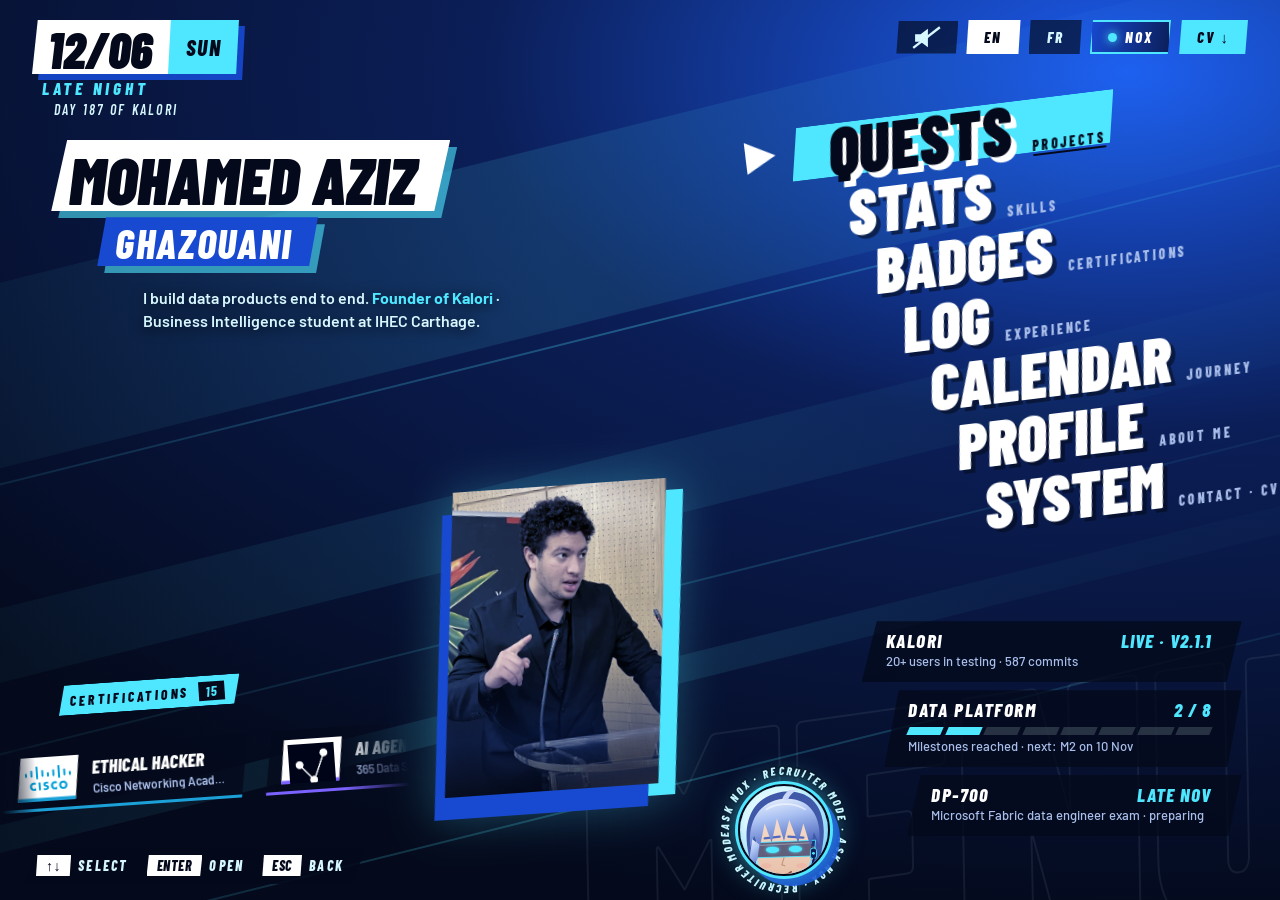
==== index.html @ 2e85c409 "Menu: raise the nav; NOX bubble sits left of the status cards Status cards keep the bottom-right cor" ====
<!doctype html>
<html lang="en">
<head>
<meta charset="utf-8">
<script>
// GitHub always publishes a <user>.github.io repository and refuses to switch it off, so that copy forwards here.
if (location.hostname.endsWith(".github.io")) location.replace("https://aziz-ghazouani.pages.dev/" + location.search + location.hash);
</script>
<link rel="canonical" href="https://aziz-ghazouani.pages.dev/">
<meta name="viewport" content="width=device-width, initial-scale=1">
<title>Mohamed Aziz Ghazouani · Portfolio</title>
<meta name="description" content="Mohamed Aziz Ghazouani: I build data products end to end. Founder of Kalori, Business Intelligence student at IHEC Carthage.">
<meta property="og:type" content="website">
<meta property="og:url" content="https://aziz-ghazouani.pages.dev/">
<meta property="og:title" content="Mohamed Aziz Ghazouani · Portfolio">
<meta property="og:description" content="I build data products end to end. Founder of Kalori · Business Intelligence student at IHEC Carthage.">
<meta property="og:image" content="https://aziz-ghazouani.pages.dev/img/aziz.jpg">
<meta name="twitter:card" content="summary">
<meta name="theme-color" content="#040A1C">
<link rel="icon" href="data:image/svg+xml,%3Csvg xmlns='http://www.w3.org/2000/svg' viewBox='0 0 64 64'%3E%3Cpath d='M12 6h50l-10 52H2z' fill='%231749D1'/%3E%3Ctext x='32' y='44' font-family='Arial Black,Arial' font-weight='900' font-style='italic' font-size='28' text-anchor='middle' fill='%23fff'%3EAG%3C/text%3E%3C/svg%3E">
<link rel="preconnect" href="https://fonts.googleapis.com">
<link rel="preconnect" href="https://fonts.gstatic.com" crossorigin>
<link rel="stylesheet" href="nox/nox.css">
<link href="https://fonts.googleapis.com/css2?family=Barlow+Condensed:ital,wght@0,600;0,800;1,600;1,700;1,800;1,900&family=Barlow:wght@400;500;600;700&display=swap" rel="stylesheet">
<style>
:root{
  --ink:#040A1C;
  --navy:#0B1E57;
  --blue:#1749D1;
  --cyan:#4FE6FF;
  --ice:#D6F7FF;
  --muted:#A9BEEA;
  --amber:#FFC547;
  --display:"Barlow Condensed","Arial Narrow",sans-serif;
  --body:"Barlow",system-ui,sans-serif;
  --snap:cubic-bezier(.2,1.4,.35,1);
  --out:cubic-bezier(.16,1,.3,1);
  --slant:polygon(4% 0,100% 0,96% 100%,0 100%);
}
*{box-sizing:border-box}
html,body{margin:0;height:100%}
body{background:var(--ink);color:#fff;font-family:var(--body);overflow:hidden;-webkit-font-smoothing:antialiased}
button{font:inherit;color:inherit}
a{color:inherit}

/* ---------- background ---------- */
.bg{position:fixed;inset:0;z-index:0;overflow:hidden;background:radial-gradient(120% 95% at 88% 8%,#1C5CF0 0%,#0B1E57 42%,#040A1C 100%)}
.band{position:absolute;left:-25%;width:150%;transform:rotate(-14deg);background:linear-gradient(90deg,transparent 0%,rgba(79,230,255,.13) 45%,rgba(79,230,255,.04) 70%,transparent 100%);animation:drift 16s ease-in-out infinite alternate}
.band.b1{top:14%;height:20vh}
.band.b2{top:50%;height:8vh;animation-duration:22s;opacity:.8}
.band.b3{top:74%;height:3vh;animation-duration:12s}
.streak{position:absolute;left:-30%;width:160%;height:2px;transform:rotate(-14deg);background:linear-gradient(90deg,transparent,var(--cyan) 50%,transparent);opacity:.3}
.streak.s1{top:36%}.streak.s2{top:66%;opacity:.18}.streak.s3{top:88%;opacity:.25}
@keyframes drift{from{translate:-3% 0}to{translate:3% 0}}
.watermark{position:absolute;right:-3vw;bottom:-8vh;margin:0;font:900 italic 30vw/.8 var(--display);color:transparent;-webkit-text-stroke:2px rgba(214,247,255,.07);transform:rotate(-8deg);white-space:nowrap;user-select:none;pointer-events:none}

/* ---------- top bar ---------- */
.topbar{position:fixed;top:0;left:0;right:0;z-index:20;display:flex;justify-content:space-between;align-items:flex-start;padding:20px 32px;pointer-events:none}
.topbar>*{pointer-events:auto}
.clock{display:flex;flex-direction:column;gap:6px}
.clock-row{display:flex;align-items:stretch;filter:drop-shadow(6px 6px 0 rgba(23,73,209,.9))}
.clock-date{background:#fff;color:var(--ink);font:900 italic 50px/1 var(--display);padding:4px 24px 0 16px;clip-path:var(--slant)}
.clock-dow{background:var(--cyan);color:var(--ink);font:800 italic 22px/1 var(--display);padding:0 18px;display:flex;align-items:center;margin-left:-8px;clip-path:var(--slant);letter-spacing:.06em}
.clock-tod{font:800 italic 17px/1 var(--display);letter-spacing:.22em;text-transform:uppercase;color:var(--cyan);padding-left:10px}
.clock-day{font:600 italic 14px/1 var(--display);letter-spacing:.16em;text-transform:uppercase;color:var(--ice);padding-left:22px}
.quick{display:flex;gap:8px;align-items:center}
.chipbtn{all:unset;display:inline-block;cursor:pointer;font:800 italic 15px/1 var(--display);letter-spacing:.14em;text-transform:uppercase;padding:10px 18px 9px;background:rgba(4,10,28,.66);color:var(--ice);clip-path:var(--slant);transition:background .12s,color .12s}
.chipbtn:hover{background:rgba(23,73,209,.8);color:#fff}
.chipbtn[aria-pressed="true"],.chipbtn[aria-selected="true"]{background:#fff;color:var(--ink)}
.chipbtn.solid{background:var(--cyan);color:var(--ink)}
.chipbtn[hidden]{display:none}
.chipbtn[aria-disabled="true"]{opacity:.5;cursor:not-allowed}
.chipbtn:focus-visible{text-decoration:underline;text-decoration-thickness:2px;text-underline-offset:4px}
.chipbtn.snd{padding:6px 16px 5px;line-height:0}
.snd svg{display:block;width:30px;height:22px;overflow:visible}
.snd .cone{fill:currentColor}
.snd .wave,.snd .slash{fill:none;stroke:currentColor;stroke-width:2.6;stroke-linecap:square}
.snd .wave{transition:opacity .15s}
.snd .slash{transition:opacity .15s}
.snd[aria-pressed="false"] .wave{opacity:0}
.snd[aria-pressed="true"] .slash{opacity:0}
.snd[aria-pressed="true"] .w1{animation:beat 1.1s ease-in-out infinite}
.snd[aria-pressed="true"] .w2{animation:beat 1.1s .28s ease-in-out infinite}
@keyframes beat{0%,100%{opacity:1}50%{opacity:.3}}
.chipbtn kbd{font:inherit;background:var(--cyan);color:var(--ink);padding:2px 6px;margin-right:6px}

/* ---------- screens ---------- */
main{position:relative;z-index:5;height:100%}
.screen{position:absolute;inset:0;overflow-y:auto;overflow-x:hidden}
/* Vertical scrollbars stay native but thin and in the palette rather than white. */
.screen,.qlist,.qdetail{scrollbar-width:thin;scrollbar-color:rgba(79,230,255,.5) transparent}
.screen[hidden]{display:none!important}

/* ---------- main menu ---------- */
#menu{display:grid;grid-template-columns:minmax(0,1fr) minmax(0,1.05fr);grid-template-rows:minmax(0,1fr);padding:120px 4vw 80px;overflow:hidden}
.hero{position:relative;min-height:0;--pw:min(19vw,29vh,330px)}
.nameplate{position:relative;z-index:3;animation:rise .6s var(--out) both}
.np-plates{filter:drop-shadow(7px 7px 0 rgba(79,230,255,.6))}
.np-first,.np-last{display:block;width:max-content;max-width:100%;text-transform:uppercase;clip-path:var(--slant);margin:0}
.np-first{background:#fff;color:var(--ink);font:900 italic clamp(44px,min(5.2vw,8vh),84px)/.92 var(--display);padding:8px 34px 2px 18px}
.np-last{background:var(--blue);color:#fff;font:800 italic clamp(28px,min(3.2vw,5vh),50px)/.95 var(--display);padding:7px 26px 3px 18px;margin:6px 0 0 46px;letter-spacing:.04em}
.np-tag{margin:18px 0 0 92px;max-width:400px;font:600 16px/1.45 var(--body);color:var(--ice);text-shadow:0 2px 14px rgba(4,10,28,.9)}
.np-tag b{color:var(--cyan);font-weight:700}
.portrait{position:absolute;right:-4vw;bottom:30px;width:var(--pw);margin:0;z-index:2;rotate:-4deg;animation:rise .7s .08s var(--out) both}
.pframe{position:relative;aspect-ratio:4/5;--cut:polygon(12% 0,100% 0,88% 100%,0 100%);filter:drop-shadow(0 0 22px rgba(79,230,255,.28))}
.pframe .plate{position:absolute;inset:0;clip-path:var(--cut);transition:transform .35s var(--snap)}
.pframe .p1{background:var(--cyan);transform:translate(16px,12px)}
.pframe .p2{background:var(--blue);transform:translate(-12px,22px)}
.portrait:hover .p1{transform:translate(22px,16px)}
.portrait:hover .p2{transform:translate(-18px,28px)}
.pshot{display:block;position:relative;height:100%;clip-path:var(--cut)}
.pshot img{display:block;width:100%;height:100%;object-fit:cover;filter:saturate(.82) contrast(1.06)}
.pshot::before{content:"";position:absolute;inset:0;z-index:1;background:rgba(23,73,209,.28);mix-blend-mode:color;pointer-events:none}
.pshot::after{content:"";position:absolute;inset:0;z-index:2;background:linear-gradient(180deg,transparent 52%,rgba(11,30,87,.5) 82%,rgba(4,10,28,.82));pointer-events:none}
.ripples{position:absolute;left:50%;bottom:-30px;width:150%;height:56px;transform:translateX(-50%);pointer-events:none;z-index:0}
.ripples span{position:absolute;inset:0;border:2px solid rgba(79,230,255,.55);border-radius:50%;animation:ripple 3.6s ease-out infinite;opacity:0}
.ripples span:nth-child(2){animation-delay:1.2s}
.ripples span:nth-child(3){animation-delay:2.4s}
@keyframes ripple{0%{transform:scale(.3);opacity:.9}100%{transform:scale(1.15);opacity:0}}
@keyframes rise{from{opacity:0;translate:0 24px}to{opacity:1;translate:0 0}}

.menu{align-self:start;justify-self:end;position:relative;z-index:4;margin:-5vh 3vw 0 0}
.menu ol{list-style:none;margin:0;padding:0;display:flex;flex-direction:column;transform:rotate(-7deg);transform-origin:100% 50%}
.menu li{--x:calc(var(--i) * 20px);transform:translateX(var(--x));animation:slide .55s var(--snap) both;animation-delay:calc(120ms + var(--i) * 55ms)}
@keyframes slide{from{opacity:0;transform:translateX(calc(var(--x) + 140px))}to{opacity:1;transform:translateX(var(--x))}}
.menu button{all:unset;cursor:pointer;position:relative;display:flex;align-items:baseline;gap:14px;padding:4px 28px 0 20px;-webkit-tap-highlight-color:transparent}
.menu button::before{content:"";position:absolute;left:-10px;right:-8px;top:10%;bottom:4%;background:var(--cyan);clip-path:polygon(3% 0,100% 0,97% 100%,0 100%);transform:scaleX(0);transform-origin:0 50%;transition:transform .2s var(--snap)}
.menu button::after{content:"";position:absolute;left:-54px;top:50%;width:30px;height:32px;margin-top:-16px;background:#fff;clip-path:polygon(0 0,100% 50%,0 100%);opacity:0;transform:translateX(-12px);transition:opacity .15s,transform .2s var(--snap)}
.menu .label{position:relative;font:900 italic clamp(34px,min(5vw,7.4vh),78px)/.9 var(--display);text-transform:uppercase;text-shadow:4px 4px 0 rgba(4,10,28,.6);transition:transform .22s var(--snap),color .12s}
.menu .sub{position:relative;font:800 italic 14px/1 var(--display);letter-spacing:.2em;text-transform:uppercase;color:var(--muted);transition:color .12s,transform .22s var(--snap)}
.menu li.sel button::before{transform:scaleX(1)}
.menu li.sel button::after{opacity:1;transform:none;animation:nudge .7s ease-in-out .2s infinite alternate}
.menu li.sel .label{color:var(--ink);transform:translateX(12px) scale(1.05);text-shadow:5px 5px 0 #fff}
.menu li.sel .sub{color:var(--ink);transform:translateX(22px)}
.menu button:focus-visible .sub{text-decoration:underline;text-decoration-thickness:2px;text-underline-offset:3px}
@keyframes nudge{to{transform:translateX(-8px)}}

.status{position:absolute;right:3vw;bottom:64px;z-index:6;display:flex;flex-direction:column;align-items:flex-end;gap:8px;width:min(380px,32vw);animation:rise .6s .35s var(--out) both}
.card{width:100%;display:grid;grid-template-columns:1fr auto;align-items:baseline;gap:3px 12px;padding:10px 30px 12px 24px;background:rgba(4,10,28,.8);clip-path:var(--slant)}
.card:nth-child(2){width:94%}.card:nth-child(3){width:88%}
.card-k{font:800 italic 19px/1 var(--display);letter-spacing:.08em;text-transform:uppercase}
.card-v{font:800 italic 19px/1 var(--display);color:var(--cyan);text-transform:uppercase;letter-spacing:.06em}
.card-meta{grid-column:1/-1;font:500 13px/1.3 var(--body);color:var(--muted)}
.segs{grid-column:1/-1;display:grid;grid-template-columns:repeat(8,1fr);gap:4px;margin-top:5px}
.segs i{height:8px;background:rgba(214,247,255,.16);transform:skewX(-24deg)}
.segs i.on{background:var(--cyan)}
@media (max-height:800px) and (min-width:901px){.card-meta{display:none}}

.keys{position:fixed;left:24px;bottom:16px;z-index:20;display:flex;gap:18px;padding:8px 22px 8px 12px;background:rgba(4,10,28,.88);clip-path:var(--slant);font:800 italic 14px/1 var(--display);letter-spacing:.16em;text-transform:uppercase;color:var(--ice);pointer-events:none;margin:0}
.keys kbd{display:inline-block;font:inherit;background:#fff;color:var(--ink);padding:4px 10px 3px;margin-right:7px;clip-path:var(--slant);letter-spacing:.04em}
@media (hover:none){.keys{display:none}}

/* ---------- inner screens ---------- */
.inner{padding:150px 4vw 84px;display:flex;flex-direction:column;gap:22px}
/* Never let the column squeeze a block: a squeezed scroller (the year row) scrolls inside itself and cuts its cards. */
.inner>*{flex-shrink:0}
.head{display:flex;align-items:flex-end;gap:20px;flex-wrap:wrap;animation:rise .45s var(--out) both}
.head h2{margin:0;font:900 italic clamp(60px,min(8vw,13vh),124px)/.82 var(--display);text-transform:uppercase;transform:rotate(-4deg);transform-origin:0 100%;text-shadow:7px 7px 0 var(--blue)}
.head .sub{font:800 italic 17px/1 var(--display);letter-spacing:.24em;text-transform:uppercase;background:var(--cyan);color:var(--ink);padding:7px 20px 6px;clip-path:var(--slant);margin:0 0 12px}
.head .count{font:700 italic 16px/1 var(--display);letter-spacing:.18em;color:var(--muted);margin:0 0 16px;text-transform:uppercase}
.head .back{margin:0 0 12px auto}

.tabs{display:flex;flex-wrap:wrap;gap:6px}
.qgrid{display:grid;grid-template-columns:minmax(0,.9fr) minmax(0,1.1fr);gap:28px;align-items:start}
.qlist{list-style:none;margin:0;padding:0;display:flex;flex-direction:column;gap:6px;max-height:calc(100vh - 400px);overflow-y:auto}
.qrow{all:unset;box-sizing:border-box;cursor:pointer;width:calc(100% - 18px);display:grid;grid-template-columns:40px minmax(0,1fr) auto;align-items:center;gap:12px;padding:10px 22px 9px 18px;background:rgba(4,10,28,.62);clip-path:polygon(2% 0,100% 0,98% 100%,0 100%);transition:transform .2s var(--snap),background .12s}
.qrow:hover{background:rgba(23,73,209,.6)}
.qn{font:800 italic 20px/1 var(--display);color:var(--cyan)}
.qtitle{display:flex;flex-direction:column;gap:4px;min-width:0}
.qt{font:800 italic 24px/1 var(--display);text-transform:uppercase;white-space:nowrap;overflow:hidden;text-overflow:ellipsis}
.qd{font:600 12px/1.2 var(--body);color:var(--muted);letter-spacing:.03em;white-space:nowrap;overflow:hidden;text-overflow:ellipsis}
.qrow[aria-current="true"]{background:var(--cyan);color:var(--ink);transform:translateX(16px)}
.qrow[aria-current="true"] .qn,.qrow[aria-current="true"] .qd{color:var(--ink)}
.qrow:focus-visible .qt{text-decoration:underline;text-decoration-thickness:2px;text-underline-offset:3px}
.st{font:800 italic 12px/1 var(--display);letter-spacing:.14em;text-transform:uppercase;padding:5px 9px 4px;white-space:nowrap;background:rgba(214,247,255,.14);color:var(--ice)}
.st.live{background:#fff;color:var(--ink)}
.st.progress{background:var(--blue);color:#fff}
.st.prize{background:var(--amber);color:var(--ink)}
.st.dropped{background:transparent;color:var(--muted);box-shadow:inset 0 0 0 1px rgba(169,190,234,.55)}
.qrow[aria-current="true"] .st{background:var(--ink);color:#fff;box-shadow:none}
.qrow[aria-current="true"] .st.prize{background:var(--amber);color:var(--ink)}

.qdetail{position:relative;background:rgba(4,10,28,.84);padding:26px 34px 30px;clip-path:polygon(0 0,100% 0,100% calc(100% - 28px),calc(100% - 28px) 100%,0 100%);max-height:calc(100vh - 400px);overflow-y:auto;animation:pop .35s var(--snap) both}
@keyframes pop{from{opacity:0;translate:24px 0}to{opacity:1;translate:0 0}}
.kind{margin:0;font:800 italic 14px/1 var(--display);letter-spacing:.24em;text-transform:uppercase;color:var(--cyan)}
.qdetail h3{margin:8px 0 16px;font:900 italic clamp(40px,4.2vw,62px)/.9 var(--display);text-transform:uppercase}
.meta{display:flex;flex-wrap:wrap;gap:10px 30px;margin:0}
.meta div{display:flex;flex-direction:column;gap:5px}
.meta dt{font:800 italic 12px/1 var(--display);letter-spacing:.22em;text-transform:uppercase;color:var(--muted)}
.meta dd{margin:0;font:700 italic 19px/1.1 var(--display)}
.obj{font:500 17px/1.5 var(--body);color:var(--ice);margin:18px 0 0;max-width:62ch}
.h{margin:22px 0 10px;font:800 italic 14px/1 var(--display);letter-spacing:.24em;text-transform:uppercase;color:var(--cyan)}
.results{list-style:none;margin:0;padding:0;display:flex;flex-direction:column;gap:8px}
.results li{position:relative;padding-left:22px;font:500 16px/1.45 var(--body)}
.results li::before{content:"";position:absolute;left:0;top:.5em;width:11px;height:7px;background:var(--cyan);transform:skewX(-24deg)}
.results b{color:var(--cyan);font-weight:700}
.tags{display:flex;flex-wrap:wrap;gap:6px}
.tags span{font:600 13px/1 var(--body);padding:6px 10px;background:rgba(214,247,255,.1);color:var(--ice)}
.proof{display:flex;flex-wrap:wrap;gap:8px}
.proof a{display:inline-block;text-decoration:none;font:800 italic 15px/1 var(--display);letter-spacing:.14em;text-transform:uppercase;padding:10px 20px 9px;background:#fff;color:var(--ink);clip-path:var(--slant)}
.proof a:hover{background:var(--cyan)}
.proof a:focus-visible{text-decoration:underline}
.ccourses{list-style:none;margin:0;padding:0;display:grid;gap:6px;counter-reset:c}
.ccourses a{display:grid;grid-template-columns:28px 1fr auto;align-items:center;gap:10px;text-decoration:none;color:#fff;padding:9px 14px;background:rgba(255,255,255,.06);border-left:3px solid var(--ac,#7B61FF);transition:background .2s,transform .2s}
.ccourses a::before{counter-increment:c;content:counter(c,decimal-leading-zero);font:800 italic 14px/1 var(--display);color:var(--cyan)}
.ccourses b{font-weight:600;font-size:14px;line-height:1.3}
.ccourses span{font:800 italic 12px/1 var(--display);letter-spacing:.1em;opacity:.7;white-space:nowrap}
.ccourses a:hover,.ccourses a:focus-visible{background:rgba(255,255,255,.14);transform:translateX(4px)}

.legend{display:flex;flex-wrap:wrap;gap:10px 24px;align-items:center;margin:0}
.legend p{flex-basis:100%;margin:0;font:500 15px/1.4 var(--body);color:var(--muted)}
.lg{display:flex;align-items:center;gap:8px;font:800 italic 13px/1 var(--display);letter-spacing:.16em;text-transform:uppercase}
.lg small{font:500 13px/1 var(--body);letter-spacing:0;text-transform:none;color:var(--muted)}
.pips{display:inline-flex;gap:3px}
.pips i{width:15px;height:9px;background:rgba(214,247,255,.16);transform:skewX(-24deg)}
.pips i.on{background:var(--cyan)}
.sgrid{display:grid;grid-template-columns:repeat(auto-fill,minmax(300px,1fr));gap:16px}
.sgroup{background:rgba(4,10,28,.74);padding:18px 22px 18px;clip-path:polygon(0 0,100% 0,100% calc(100% - 22px),calc(100% - 22px) 100%,0 100%);animation:pop .4s var(--snap) both;animation-delay:calc(var(--i) * 50ms)}
.sgroup h3{margin:0 0 8px;font:900 italic 28px/1 var(--display);text-transform:uppercase;display:flex;gap:10px;align-items:baseline}
.sgroup h3 small{font:800 italic 14px/1 var(--display);color:var(--cyan);letter-spacing:.1em}
.skill{display:grid;grid-template-columns:minmax(0,1fr) auto 82px;align-items:center;gap:10px;padding:7px 0;border-top:1px solid rgba(214,247,255,.08);font:600 15px/1.25 var(--body)}
.skill .rk{font:800 italic 11px/1 var(--display);letter-spacing:.16em;text-transform:uppercase;color:var(--muted);text-align:right}

.log{display:flex;flex-direction:column;gap:14px;max-width:1100px}
.entry{display:grid;grid-template-columns:220px minmax(0,1fr);gap:26px;background:rgba(4,10,28,.74);padding:20px 30px;clip-path:polygon(1.2% 0,100% 0,98.8% 100%,0 100%);animation:pop .4s var(--snap) both;animation-delay:calc(var(--i) * 60ms)}
.entry .when{font:900 italic 26px/1 var(--display);color:var(--cyan);text-transform:uppercase}
.entry .when small{display:block;margin-top:8px;font:700 italic 14px/1.3 var(--display);letter-spacing:.12em;color:var(--muted)}
.entry h3{margin:0;font:900 italic 32px/1 var(--display);text-transform:uppercase}
.entry .org{font:700 italic 17px/1.25 var(--display);letter-spacing:.08em;color:var(--ice);margin:5px 0 10px;text-transform:uppercase}

/* The native scrollbar is a white Windows bar under a blue screen, so it is hidden and #cRail
   draws one in the site's style. Snapping is for fingers only: on a desktop it pulled wheel and
   rail scrolls back to the card they started from. */
.years{display:flex;gap:16px;overflow-x:auto;padding-bottom:4px;scrollbar-width:none}
.years::-webkit-scrollbar{display:none}
@media (pointer:coarse){.years{scroll-snap-type:x proximity}}
.rail{position:relative;height:22px;margin-top:10px;cursor:pointer;touch-action:none}
.rail[hidden]{display:none}
.rail::before{content:"";position:absolute;left:0;right:0;top:9px;height:4px;background:rgba(214,247,255,.14);clip-path:polygon(4px 0,100% 0,calc(100% - 4px) 100%,0 100%)}
.rail span{position:absolute;left:0;top:5px;height:12px;background:var(--cyan);clip-path:polygon(9px 0,100% 0,calc(100% - 9px) 100%,0 100%);transition:background .15s}
.rail:hover span,.rail.drag span{background:#fff}
.year{flex:0 0 290px;scroll-snap-align:start;background:rgba(4,10,28,.7);padding:16px 18px 18px;clip-path:polygon(0 0,100% 0,100% calc(100% - 20px),calc(100% - 20px) 100%,0 100%);animation:fadein .4s ease-out both;animation-delay:calc(var(--i) * 50ms)}
/* Year cards fade rather than slide: they sit in a snapping scroller, and a card that is still
   moving when the screen opens gets snapped to mid-slide, leaving the row 24px scrolled. */
@keyframes fadein{from{opacity:0}to{opacity:1}}
.year h3{margin:0 0 10px;font:900 italic 64px/.85 var(--display);color:transparent;-webkit-text-stroke:2px var(--cyan)}
.year.now h3{color:var(--cyan);-webkit-text-stroke:0}
.ev{display:grid;grid-template-columns:42px minmax(0,1fr);gap:8px;padding:8px 0;border-top:1px solid rgba(214,247,255,.08);font:500 14px/1.4 var(--body);color:var(--ice)}
.ev .m{font:800 italic 15px/1.3 var(--display);letter-spacing:.1em;color:var(--muted);text-transform:uppercase}
.ev b{color:#fff;font-weight:700}

.pgrid{display:grid;grid-template-columns:minmax(0,1.3fr) minmax(0,1fr);gap:22px;align-items:start;max-width:1200px}
.panel{background:rgba(4,10,28,.76);padding:22px 30px 24px;clip-path:polygon(0 0,100% 0,100% calc(100% - 24px),calc(100% - 24px) 100%,0 100%);animation:pop .4s var(--snap) both}
.panel p{font:500 17px/1.6 var(--body);color:var(--ice);margin:0 0 14px;max-width:64ch}
.panel p:last-child{margin-bottom:0}
.facts{margin:0;display:grid;gap:16px}
.facts dt{font:800 italic 13px/1 var(--display);letter-spacing:.22em;text-transform:uppercase;color:var(--cyan)}
.facts dd{margin:6px 0 0;font:600 15px/1.5 var(--body)}
.facts dd span{display:block;color:var(--muted);font-weight:500}

.sysgrid{display:grid;grid-template-columns:repeat(auto-fill,minmax(320px,1fr));gap:16px;max-width:1200px}
.panel h3{margin:0 0 12px;font:900 italic 28px/1 var(--display);text-transform:uppercase}
.bigl{display:flex;justify-content:space-between;align-items:center;gap:12px;text-decoration:none;padding:14px 24px 12px;background:rgba(214,247,255,.08);clip-path:var(--slant);margin-top:8px;transition:background .12s,color .12s}
.bigl strong{font:800 italic 22px/1 var(--display);text-transform:uppercase}
.bigl span{font:600 14px/1.2 var(--body);color:var(--muted);text-align:right;overflow-wrap:anywhere}
.bigl:hover,.bigl:focus-visible{background:var(--cyan);color:var(--ink);outline:none}
.bigl:hover span,.bigl:focus-visible span{color:var(--ink)}
.setrow{display:flex;flex-wrap:wrap;align-items:center;gap:8px;margin-top:10px}
.setrow .lbl{flex-basis:100%;font:800 italic 13px/1 var(--display);letter-spacing:.22em;text-transform:uppercase;color:var(--cyan);margin-top:6px}

/* ---------- certification stream (main menu, lower left) ----------
   One lane of cards drifting right to left, tilted like the menu. The list is drawn twice so
   the loop has no seam; the copy is hidden from screen readers and from Tab. It tucks under
   the portrait on the right so the cards look like they pass behind it. */
.cstream{position:absolute;z-index:1;left:-4vw;bottom:6px;width:calc(100% - var(--pw) + 4vw + 2vw);animation:rise .7s .25s var(--out) both}
.cstream-tag{all:unset;cursor:pointer;display:inline-flex;align-items:center;gap:10px;margin:0 0 10px calc(4vw + 8px);padding:6px 16px 5px 12px;background:var(--cyan);color:var(--ink);clip-path:var(--slant);font:800 italic 14px/1 var(--display);letter-spacing:.2em;text-transform:uppercase;transform:rotate(-4deg);transform-origin:0 100%;transition:background .12s}
.cstream-tag b{background:var(--ink);color:var(--cyan);padding:3px 7px 2px;letter-spacing:.06em}
.cstream-tag:hover,.cstream-tag:focus-visible{background:#fff}
.lane{overflow:hidden;padding:10px 0 14px;transform:rotate(-4deg);-webkit-mask-image:linear-gradient(90deg,transparent 0,#000 9%,#000 84%,transparent 100%);mask-image:linear-gradient(90deg,transparent 0,#000 9%,#000 84%,transparent 100%)}
.track{display:flex;gap:14px;width:max-content;animation:marquee 46s linear infinite}
.lane:hover .track,.lane:focus-within .track{animation-play-state:paused}
@keyframes marquee{from{transform:translateX(0)}to{transform:translateX(-50%)}}
html.calm .lane{overflow-x:auto;scrollbar-width:none}
.ccard{all:unset;box-sizing:border-box;cursor:pointer;flex:0 0 auto;width:250px;display:grid;grid-template-columns:64px minmax(0,1fr);align-items:center;gap:12px;padding:10px 22px 10px 16px;background:rgba(4,10,28,.86);clip-path:var(--slant);box-shadow:inset 0 -3px 0 var(--ac);transition:transform .22s var(--snap),background .12s,color .12s}
.ccard:hover,.ccard:focus-visible{background:var(--cyan);color:var(--ink);transform:translateY(-6px) rotate(-2deg) scale(1.05)}
.ccard:hover .cc-meta,.ccard:focus-visible .cc-meta{color:var(--ink)}
.cc-t{display:block;font:800 italic 19px/1 var(--display);text-transform:uppercase;white-space:nowrap;overflow:hidden;text-overflow:ellipsis}
.cc-meta{display:block;margin-top:5px;font:600 12px/1.2 var(--body);color:var(--muted);white-space:nowrap;overflow:hidden;text-overflow:ellipsis}

/* The issuer emblem: a hexagon in the issuer's colour. Used small on cards and rows, large in the detail. */
.emb{--s:44px;position:relative;width:var(--s);height:var(--s);display:grid;place-items:center;clip-path:polygon(25% 3%,75% 3%,100% 50%,75% 97%,25% 97%,0 50%);background:linear-gradient(140deg,#fff -40%,var(--ac) 45%,#06123a 140%);color:#fff;font:900 italic calc(var(--s) * .3)/1 var(--display);letter-spacing:.02em;text-shadow:0 2px 0 rgba(4,10,28,.45)}
.emb.prep{background:repeating-linear-gradient(135deg,rgba(214,247,255,.18) 0 6px,rgba(214,247,255,.06) 6px 12px);color:var(--ice)}
/* With a logo the emblem becomes a wider white plate, slanted like the rest of the site,
   with the issuer's colour as a strip along the bottom. */
.emb.logo{width:calc(var(--s) * 1.45);clip-path:polygon(9% 0,100% 0,91% 100%,0 100%);background:#fff;box-shadow:inset 0 calc(var(--s) * -.08) 0 var(--ac);padding:calc(var(--s) * .12) calc(var(--s) * .2) calc(var(--s) * .16);color:var(--ink);text-shadow:none}
.emb.logo img{display:block;width:100%;height:100%;object-fit:contain}
.emb.logo.prep img{filter:grayscale(1);opacity:.65}

/* ---------- certifications screen ---------- */
.clist{list-style:none;margin:0;padding:0;display:flex;flex-direction:column;gap:8px;max-height:calc(100vh - 330px);overflow-y:auto;overflow-x:hidden;scrollbar-width:thin;scrollbar-color:rgba(79,230,255,.5) transparent}
.crow{all:unset;box-sizing:border-box;cursor:pointer;position:relative;width:calc(100% - 40px);margin-left:28px;display:grid;grid-template-columns:64px minmax(0,1fr) auto;align-items:center;gap:14px;padding:9px 22px 9px 16px;background:rgba(4,10,28,.62);clip-path:polygon(2% 0,100% 0,98% 100%,0 100%);transition:transform .25s var(--snap),background .12s}
.crow:hover{background:rgba(23,73,209,.6)}
.crow .qd{margin-top:4px}
.crow[aria-current="true"]{background:var(--cyan);color:var(--ink);transform:translateX(12px)}
.crow[aria-current="true"] .qd{color:var(--ink)}
.crow[aria-current="true"] .st{background:var(--ink);color:#fff}
.crow:focus-visible .qt{text-decoration:underline;text-decoration-thickness:2px;text-underline-offset:3px}
/* A shine that runs across the row the moment it is picked. */
.crow[aria-current="true"]::after{content:"";position:absolute;inset:0;background:linear-gradient(100deg,transparent 30%,rgba(255,255,255,.75) 48%,transparent 66%);transform:translateX(-110%);animation:shine .6s .05s var(--out) forwards;pointer-events:none}
@keyframes shine{to{transform:translateX(110%)}}
.cpointer{position:absolute;left:0;width:22px;height:26px;margin-top:-13px;background:#fff;clip-path:polygon(0 0,100% 50%,0 100%);transition:top .25s var(--snap);animation:nudge .7s ease-in-out infinite alternate;pointer-events:none}
.cwrap{position:relative}

.cdetail{position:relative;overflow:hidden;background:rgba(4,10,28,.86);padding:28px 34px 30px;clip-path:polygon(0 0,100% 0,100% calc(100% - 28px),calc(100% - 28px) 100%,0 100%);max-height:calc(100vh - 330px);overflow-x:hidden;overflow-y:auto;scrollbar-width:thin;scrollbar-color:rgba(79,230,255,.5) transparent}
.cdetail>*{position:relative;z-index:2}
/* The pick animation: a cyan slash and a white one cut across the card, the emblem spins in
   and lands with a ring, the title is revealed left to right, then the rest slides in. */
.cdetail .slash{position:absolute;z-index:4;top:0;bottom:0;left:-70%;width:46%;background:var(--cyan);transform:skewX(-24deg);pointer-events:none}
.cdetail .slash.s2{background:#fff;width:18%}
.cdetail.go .slash{animation:slash .5s var(--out) both}
.cdetail.go .slash.s2{animation-delay:.08s}
@keyframes slash{from{left:-70%}to{left:150%}}
.cdetail .ghost{position:absolute;z-index:1;right:10px;bottom:0;margin:0;font:900 italic 140px/1.2 var(--display);text-transform:uppercase;color:transparent;-webkit-text-stroke:2px rgba(79,230,255,.12);white-space:nowrap;pointer-events:none}
.cdetail.go .ghost{animation:ghost .9s .1s var(--out) both}
@keyframes ghost{from{opacity:0;translate:120px 0}to{opacity:1;translate:0 0}}
.chead{display:flex;align-items:center;gap:24px}
.chead .emb{--s:112px;flex:0 0 auto;filter:drop-shadow(6px 6px 0 rgba(23,73,209,.9))}
.chead .ring{position:absolute;left:0;top:50%;width:162px;height:112px;margin-top:-56px;border:3px solid var(--ac);clip-path:polygon(9% 0,100% 0,91% 100%,0 100%);opacity:0;pointer-events:none}
.cdetail.go .chead .emb{animation:medal .75s .12s var(--snap) both}
.cdetail.go .chead .ring{animation:ring .7s .55s ease-out both}
@keyframes medal{0%{opacity:0;transform:perspective(500px) rotateY(540deg) rotate(-25deg) scale(.2)}70%{opacity:1;transform:perspective(500px) rotateY(-14deg) rotate(3deg) scale(1.12)}100%{opacity:1;transform:none}}
@keyframes ring{0%{opacity:.9;transform:scale(.9)}100%{opacity:0;transform:scale(1.7)}}
.cdetail h3{margin:6px 0 0;font:900 italic clamp(36px,3.8vw,58px)/.9 var(--display);text-transform:uppercase}
.cdetail.go h3{animation:cut .45s .3s var(--out) both}
@keyframes cut{from{clip-path:inset(0 100% 0 0);transform:skewX(-14deg)}to{clip-path:inset(0 0 0 0);transform:none}}
.cdetail .in{opacity:1}
.cdetail.go .in{animation:slideIn .45s var(--snap) both;animation-delay:calc(.42s + var(--d,0) * 70ms)}
@keyframes slideIn{from{opacity:0;transform:translateX(44px) skewX(-8deg)}to{opacity:1;transform:none}}
.cgroup{margin:10px 0 2px 28px;font:800 italic 13px/1 var(--display);letter-spacing:.24em;text-transform:uppercase;color:var(--cyan)}
.cgroup:first-child{margin-top:0}
.crow[aria-current="true"] .st.prize{background:var(--amber);color:var(--ink)}
.st.earned{background:#fff;color:var(--ink)}
.st.prep{background:transparent;color:var(--ice);box-shadow:inset 0 0 0 1px rgba(214,247,255,.6)}

/* ---------- screen wipe ---------- */
.wipe{position:fixed;inset:0;z-index:60;pointer-events:none;visibility:hidden}
.wipe::before,.wipe::after{content:"";position:absolute;inset:0;clip-path:polygon(120% 0,140% 0,120% 100%,100% 100%)}
.wipe::before{background:#fff}
.wipe::after{background:var(--cyan)}
.wipe.in,.wipe.out{visibility:visible}
.wipe.in::before{animation:wipeIn .24s var(--out) forwards}
.wipe.in::after{animation:wipeIn .26s .06s var(--out) forwards}
.wipe.out::before,.wipe.out::after{clip-path:polygon(-40% 0,140% 0,120% 100%,-60% 100%);animation:wipeOut .3s var(--out) forwards}
.wipe.out::before{animation-delay:.06s}
@keyframes wipeIn{from{clip-path:polygon(120% 0,140% 0,120% 100%,100% 100%)}to{clip-path:polygon(-40% 0,140% 0,120% 100%,-60% 100%)}}
@keyframes wipeOut{from{clip-path:polygon(-40% 0,140% 0,120% 100%,-60% 100%)}to{clip-path:polygon(-40% 0,-20% 0,-40% 100%,-60% 100%)}}

@media (prefers-reduced-motion:reduce){*,*::before,*::after{animation:none!important;transition:none!important}}
html.calm *,html.calm *::before,html.calm *::after{animation:none!important;transition:none!important}

/* ---------- phones and narrow windows ---------- */
@media (max-width:900px){
  .topbar{padding:14px 16px}
  .clock-date{font-size:36px}
  .clock-dow{font-size:18px}
  .quick{gap:5px}
  .quick .chipbtn{padding:8px 11px 7px;font-size:13px}
  #menu{display:flex;flex-direction:column;gap:30px;padding:130px 18px 48px;overflow-y:auto}
  #menu>*{flex-shrink:0}
  .hero{display:contents}
  .nameplate{order:1}
  .menu{order:2}
  .portrait{order:3}
  .status{order:4}
  .keys{display:none}
  .np-tag{margin-left:40px}
  .portrait{position:relative;right:auto;bottom:auto;width:min(52vw,230px);margin:0 auto 44px}
  .menu{justify-self:auto;align-self:stretch;margin:0 0 0 34px}
  .menu button{gap:10px;padding:4px 18px 0 14px}
  .menu .sub{font-size:12px;letter-spacing:.14em}
  .menu li.sel .sub{transform:translateX(14px)}
  .menu ol{transform:rotate(-4deg);transform-origin:0 50%}
  .menu li{--x:calc(var(--i) * 8px)}
  .menu .label{font-size:clamp(36px,11vw,58px)}
  .status{position:relative;right:auto;bottom:auto;width:100%;align-items:stretch}
  .card:nth-child(n){width:100%}
  .inner{padding:140px 16px 40px}
  .qgrid,.pgrid{grid-template-columns:1fr}
  .qlist,.qdetail{max-height:none}
  .qt,.qd{white-space:normal}
  .entry{grid-template-columns:1fr;gap:8px}
  .head h2{font-size:clamp(52px,15vw,84px)}
  .watermark{font-size:60vw}
  .cstream{order:4;position:relative;left:auto;bottom:auto;width:auto;margin:0 -18px}
  .cstream-tag{margin-left:22px}
  .status{order:5}
  .clist,.cdetail{max-height:none}
  .chead .emb{--s:84px;height:84px}
  .chead .ring{width:122px;height:84px;margin-top:-42px}
  .chead .emb{margin-top:0}
  .cdetail .ghost{font-size:90px}
}
</style>
</head>
<body>

<div class="bg" aria-hidden="true">
  <div class="band b1"></div><div class="band b2"></div><div class="band b3"></div>
  <div class="streak s1"></div><div class="streak s2"></div><div class="streak s3"></div>
  <p class="watermark" id="wm">MENU</p>
</div>

<header class="topbar">
  <div class="clock" data-ta="aria-label:today">
    <div class="clock-row"><span class="clock-date" id="cDate">--/--</span><span class="clock-dow" id="cDow">---</span></div>
    <span class="clock-tod" id="cTod">&nbsp;</span>
    <span class="clock-day" id="cDay">&nbsp;</span>
  </div>
  <div class="quick">
    <button class="chipbtn snd" id="sound" type="button" aria-pressed="false" data-ta="aria-label:music" hidden>
      <svg viewBox="0 0 32 24" aria-hidden="true">
        <path class="cone" d="M3 8h6l8-6v20l-8-6H3z"/>
        <path class="wave w1" d="M21 8.5q2.5 3.5 0 7"/>
        <path class="wave w2" d="M24.5 4.5q5 7.5 0 15"/>
        <path class="slash" d="M2 22L29 1"/>
      </svg>
    </button>
    <audio id="bgm" preload="none" loop></audio>
    <button class="chipbtn lang" type="button" data-lang="en" lang="en" aria-label="English" aria-pressed="true">EN</button>
    <button class="chipbtn lang" type="button" data-lang="fr" lang="fr" aria-label="Français" aria-pressed="false">FR</button>
    <button class="chipbtn nox-chip" type="button" data-nox-open data-ta="aria-label:noxOpen"><i aria-hidden="true"></i>NOX</button>
    <button class="chipbtn solid" type="button" data-go="system">CV ↓</button>
  </div>
</header>

<main>
  <!-- MAIN MENU -->
  <section class="screen" id="menu" data-ta="aria-label:mainMenu">
    <div class="hero">
      <div class="nameplate">
        <h1 class="np-plates"><span class="np-first">Mohamed Aziz</span><span class="np-last">Ghazouani</span></h1>
        <p class="np-tag" data-th="tagline"></p>
      </div>
      <figure class="portrait">
        <div class="pframe">
          <span class="plate p1" aria-hidden="true"></span><span class="plate p2" aria-hidden="true"></span>
          <picture class="pshot">
            <source srcset="img/aziz.webp" type="image/webp">
            <img src="img/aziz.jpg" data-ta="alt:photoAlt" alt="" width="640" height="800" decoding="async">
          </picture>
        </div>
        <div class="ripples" aria-hidden="true"><span></span><span></span><span></span></div>
      </figure>
      <div class="cstream" id="cStream">
        <button class="cstream-tag" type="button" data-go="certs"><span data-t="certsTag"></span><b id="cStreamN"></b></button>
        <div class="lane"><div class="track" id="cTrack"></div></div>
      </div>
    </div>
    <nav class="menu" data-ta="aria-label:sections"><ol id="menuList"></ol></nav>
    <aside class="status" id="status" data-ta="aria-label:statusNow"></aside>
  </section>

  <!-- QUESTS -->
  <section class="screen inner" id="quests" aria-labelledby="qH" hidden>
    <div class="head">
      <h2 id="qH"></h2><p class="sub"></p><p class="count" id="qCount"></p>
      <button class="chipbtn back" type="button" data-go="menu"><kbd data-t="kEsc"></kbd><span data-t="back"></span></button>
    </div>
    <div class="tabs" role="tablist" data-ta="aria-label:filter" id="qTabs"></div>
    <div class="qgrid">
      <ul class="qlist" id="qList"></ul>
      <article class="qdetail" id="qDetail" aria-live="polite"></article>
    </div>
  </section>

  <!-- STATS -->
  <section class="screen inner" id="stats" aria-labelledby="sH" hidden>
    <div class="head">
      <h2 id="sH"></h2><p class="sub"></p>
      <button class="chipbtn back" type="button" data-go="menu"><kbd data-t="kEsc"></kbd><span data-t="back"></span></button>
    </div>
    <div class="legend" id="sLegend"></div>
    <div class="sgrid" id="sGrid"></div>
  </section>

  <!-- BADGES (certifications) -->
  <section class="screen inner" id="certs" aria-labelledby="bH" hidden>
    <div class="head">
      <h2 id="bH"></h2><p class="sub"></p><p class="count" id="bCount"></p>
      <button class="chipbtn back" type="button" data-go="menu"><kbd data-t="kEsc"></kbd><span data-t="back"></span></button>
    </div>
    <div class="qgrid">
      <div class="cwrap"><span class="cpointer" id="bPointer" aria-hidden="true"></span><ul class="clist" id="bList"></ul></div>
      <article class="cdetail" id="bDetail" aria-live="polite"></article>
    </div>
  </section>

  <!-- LOG -->
  <section class="screen inner" id="log" aria-labelledby="lH" hidden>
    <div class="head">
      <h2 id="lH"></h2><p class="sub"></p>
      <button class="chipbtn back" type="button" data-go="menu"><kbd data-t="kEsc"></kbd><span data-t="back"></span></button>
    </div>
    <div class="log" id="lList"></div>
  </section>

  <!-- CALENDAR -->
  <section class="screen inner" id="calendar" aria-labelledby="cH" hidden>
    <div class="head">
      <h2 id="cH"></h2><p class="sub" data-t="calSub"></p>
      <button class="chipbtn back" type="button" data-go="menu"><kbd data-t="kEsc"></kbd><span data-t="back"></span></button>
    </div>
    <div class="years" id="cYears"></div>
    <div class="rail" id="cRail" aria-hidden="true" hidden><span></span></div>
  </section>

  <!-- PROFILE -->
  <section class="screen inner" id="profile" aria-labelledby="pH" hidden>
    <div class="head">
      <h2 id="pH"></h2><p class="sub"></p>
      <button class="chipbtn back" type="button" data-go="menu"><kbd data-t="kEsc"></kbd><span data-t="back"></span></button>
    </div>
    <div class="pgrid">
      <div class="panel" id="about"></div>
      <div class="panel"><dl class="facts" id="facts"></dl></div>
    </div>
  </section>

  <!-- SYSTEM -->
  <section class="screen inner" id="system" aria-labelledby="yH" hidden>
    <div class="head">
      <h2 id="yH"></h2><p class="sub" data-t="sysSub"></p>
      <button class="chipbtn back" type="button" data-go="menu"><kbd data-t="kEsc"></kbd><span data-t="back"></span></button>
    </div>
    <div class="sysgrid">
      <div class="panel">
        <h3>Contact</h3>
        <a class="bigl" href="mailto:aziz19ghazouani@gmail.com"><strong data-t="email"></strong><span>aziz19ghazouani@gmail.com</span></a>
        <a class="bigl" href="https://www.linkedin.com/in/aziz-ghazouani/" target="_blank" rel="noopener"><strong>LinkedIn</strong><span>in/aziz-ghazouani</span></a>
        <a class="bigl" href="https://github.com/AzizGh69" target="_blank" rel="noopener"><strong>GitHub</strong><span>AzizGh69</span></a>
        <a class="bigl" href="https://kalori-app.com" target="_blank" rel="noopener"><strong>Kalori</strong><span>kalori-app.com</span></a>
      </div>
      <div class="panel">
        <h3>CV</h3>
        <a class="bigl" href="cv/Mohamed-Aziz-Ghazouani-CV.pdf" target="_blank" rel="noopener"><strong data-t="cvAll"></strong><span data-t="cvMeta"></span></a>
        <h3 style="margin-top:22px" data-t="settings"></h3>
        <div class="setrow">
          <span class="lbl" data-t="language"></span>
          <button class="chipbtn" type="button" data-lang="en" lang="en" aria-pressed="true">English</button>
          <button class="chipbtn" type="button" data-lang="fr" lang="fr" aria-pressed="false">Français</button>
        </div>
        <div class="setrow">
          <span class="lbl" data-t="motion"></span>
          <button class="chipbtn" type="button" id="motionFull" aria-pressed="true" data-t="full"></button>
          <button class="chipbtn" type="button" id="motionCalm" aria-pressed="false" data-t="calm"></button>
        </div>
      </div>
    </div>
  </section>

  <!-- RECRUITER (NOX, full view: nox/nox.js moves the agent in here) -->
  <section class="screen inner" id="recruiter" aria-labelledby="rH" hidden>
    <div class="head">
      <h2 id="rH">NOX</h2><p class="sub" data-t="noxSub"></p>
      <button class="chipbtn back" type="button" data-go="menu"><kbd data-t="kEsc"></kbd><span data-t="back"></span></button>
    </div>
    <div class="nox-dock" id="noxDock"></div>
  </section>
</main>

<p class="keys" aria-hidden="true"><span><kbd>↑↓</kbd><span data-t="kSelect"></span></span><span><kbd data-t="kEnter"></kbd><span data-t="kOpen"></span></span><span><kbd data-t="kEsc"></kbd><span data-t="back"></span></span></p>
<div class="wipe" id="wipe" aria-hidden="true"></div>

<script>
/* ---------- content (from the portfolio dossier, 2026-11-05) ----------
   English is the base. FR below mirrors it field by field; anything FR leaves
   out falls back to the English text (names, stacks, numbers). */
const MENU = [
  { id: "quests",   label: "Quests",   sub: "Projects" },
  { id: "stats",    label: "Stats",    sub: "Skills" },
  { id: "certs",    label: "Badges",   sub: "Certifications" },
  { id: "log",      label: "Log",      sub: "Experience" },
  { id: "calendar", label: "Calendar", sub: "Journey" },
  { id: "profile",  label: "Profile",  sub: "About me" },
  { id: "system",   label: "System",   sub: "Contact · CV" }
];
const WATERMARK = { menu: "MENU", quests: "QUESTS", stats: "STATS", certs: "BADGES", log: "LOG", calendar: "CALENDAR", profile: "PROFILE", system: "SYSTEM", recruiter: "NOX" };

const STATUS = [
  { k: "Kalori", v: "Live · v2.1.1", meta: "20+ users in testing · 587 commits" },
  { k: "Data platform", v: "2 / 8", meta: "Milestones reached · next: M2 on 10 Nov", segs: [8, 2] },
  { k: "DP-700", v: "Late Nov", meta: "Microsoft Fabric data engineer exam · preparing" }
];

const TABS = [["all", "All"], ["main", "Main"], ["data", "Data & AI"], ["lead", "Team lead"], ["hecfa", "HECFA"], ["academic", "Academic"], ["side", "Side"]];

const QUESTS = [
  { id: "kalori", cats: ["main"], kind: "Main quest", title: "Kalori", when: "06/2026 → now", status: "live", statusLabel: "Live",
    role: "Founder & sole developer", team: "Solo",
    obj: "A nutrition tracker built around Tunisian food: free, in English, French and Arabic, and usable offline.",
    results: [
      "<b>587 commits</b> and <b>v2.1.1</b> since the first commit on 3 June 2026; public launch on 28 September.",
      "<b>~3,100 automated tests</b> behind <b>8 required CI checks</b>; blue/green deploys that roll back on their own.",
      "LLM meal suggestions through a provider chain with an output guard, a fallback and <b>per-call cost metering</b>; a <b>648-situation</b> trust audit.",
      "<b>106 Tunisian dishes</b> counted ingredient by ingredient, each with a page in 3 languages.",
      "Discover: a map of home-cooked food sold near you, with reviews.",
      "<b>20+ users</b> in testing."
    ],
    stack: ["NestJS", "TypeScript", "PostgreSQL", "Redis", "React PWA", "Docker", "Cloudflare", "GitHub Actions", "Sentry"],
    proof: [{ label: "kalori-app.com", href: "https://kalori-app.com" }, { label: "Demo video", href: null }] },
  { id: "platform", cats: ["main", "data"], kind: "Main quest", title: "Kalori Data Platform", when: "10/2026 → now", status: "progress", statusLabel: "In progress",
    role: "Data engineer", team: "Solo",
    obj: "Where should Kalori open its first meal-prep store, and what should its menu hold? A platform built to answer that, on synthetic data first.",
    results: [
      "Synthetic Tunisian users and a year of diary entries, generated from a seed (Python, uv).",
      "A PostgreSQL source on AWS RDS, defined in Terraform.",
      "Pseudonymised extraction, then change data capture (Debezium → Kafka) into a medallion lakehouse on Microsoft Fabric, ending in Power BI.",
      "Run as a PMBOK project: charter, WBS, CPM schedule, risk register, change requests, ADRs. <b>2 of 8 milestones</b> reached."
    ],
    stack: ["Python", "Terraform", "AWS RDS", "Debezium", "Kafka", "Microsoft Fabric", "PySpark", "Power BI"],
    proof: [{ label: "Project journal", href: null }] },
  { id: "codelab", cats: ["hecfa"], kind: "Guild quest · HECFA", title: "CodeLab 2.0 platform", when: "12/2025 → 02/2026", status: "live", statusLabel: "Shipped",
    role: "Technical lead", team: "IT department",
    obj: "The software that ran the club's hackathon, from sign-up to the jury's scores.",
    results: [
      "<b>220 participants</b> in <b>12 teams</b>.",
      "<b>5 apps in production</b>: registration and payments, a participant dashboard, a support desk, jury scoring, and the ambassadors tracker (built solo).",
      "Shared work on the HR tracker, the sponsorship site and the EmailJS notification flows."
    ],
    stack: ["Next.js", "React", "Firebase", "EmailJS"],
    proof: [{ label: "Video demo", href: "https://youtu.be/j-3ppU-9Ir4" }] },
  { id: "recruit", cats: ["hecfa"], kind: "Guild quest · HECFA", title: "Recruitment platform", when: "10/2025", status: "live", statusLabel: "Shipped",
    role: "Technical lead", team: "IT department",
    obj: "An application form and a filtering dashboard for the club's new-member intake.",
    results: ["<b>321 applications</b> processed.", "Both deployed and used to select the club's new members."],
    stack: ["Next.js", "React", "Firebase"], proof: [] },
  { id: "connect", cats: ["lead", "hecfa"], kind: "Competition, then product", title: "IHEC Connect", when: "11/2025 → 04/2026", status: "prize", statusLabel: "1st prize",
    role: "Solution architect & project manager", team: "Team",
    obj: "A tutoring and knowledge-exchange platform for the IHEC community.",
    results: [
      "The MVP won <b>1st prize at Global Entrepreneurship Week (IHEC)</b> and <b>1,500 TND</b> for the club.",
      "Then built full stack over <b>4 Scrum sprints</b>: roles and sign-in, tutoring sessions with Meet links, documents and 1–5 star reviews, events and an internship board."
    ],
    stack: ["FastAPI", "PostgreSQL (Supabase)", "React", "TypeScript", "Tailwind"],
    proof: [{ label: "Video demo", href: "https://drive.google.com/file/d/1sQWdE_1gp_459tsPIOw0Gy6PLKPTfpRs/view" }] },
  { id: "bvmt", cats: ["lead", "data"], kind: "Competition", title: "BVMT Trading Assistant", when: "2026", status: "done", statusLabel: "Competition",
    role: "Project manager", team: "Team",
    obj: "An intelligent trading assistant for the Tunis Stock Exchange (82 listed stocks), built for an entrepreneurship competition on two validated prototypes.",
    results: [
      "<b>Market data:</b> the 2016–2026 price history cleaned into PostgreSQL, plus live scraping of ilboursa and bvmt.com.tn every 60 s.",
      "<b>Forecasting:</b> 5-day price and volume forecasts (LSTM, XGBoost, EMA, regression) with confidence intervals, ADF stationarity tests, AIC/BIC model selection and backtests.",
      "<b>Anomaly detection:</b> Isolation Forest, volume spikes above 3σ, price moves over 5%, alerts ranked by severity.",
      "<b>Sentiment:</b> Tunisian financial news in French, Arabic and Tunizi, read by LLMs (GPT-4o, DeepSeek R1).",
      "<b>Portfolio:</b> Markowitz optimisation explained with SHAP; Sharpe, drawdown, VaR and stress tests; reinforcement learning from user feedback.",
      "<b>AI agents:</b> a 5-agent pipeline (scraper → forecast → sentiment → anomaly → recommendation) with logged hand-offs and safety rules.",
      "<b>Assistants:</b> a RAG chatbot over BVMT documentation and a GPT-4o chat that knows the user's portfolio.",
      "<b>Product:</b> investor-profile sign-up, email alerts, scheduled reports, RSI / MACD / Bollinger dashboard, light and dark themes."
    ],
    stack: ["Python", "FastAPI (12 microservices)", "NestJS", "Flask", "scikit-learn", "TensorFlow", "XGBoost", "statsmodels", "SHAP", "cvxpy", "ChromaDB", "Llama 3.3", "PostgreSQL", "Redis", "Next.js", "TypeScript", "Tailwind", "Recharts", "Docker", "n8n"],
    proof: [{ label: "GitHub", href: "https://github.com/AzizGh69/bvmt-trading-assistant" }] },
  { id: "epistemia", cats: ["lead"], kind: "Client project", title: "Epistemia", when: "2025 → now", status: "progress", statusLabel: "Ongoing",
    role: "Project manager", team: "Team",
    obj: "A web platform that digitises an educational board game for students.",
    results: ["Client: the university administration.", "Ran the meetings and the client communication, and held the delivery date and the scope to what the client asked for."],
    stack: ["Next.js", "MongoDB"], proof: [{ label: "Live site", href: null }] },
  { id: "crypto", cats: ["data", "academic"], kind: "Academic", title: "Cryptocurrency dashboard", when: "05/2025", status: "done", statusLabel: "Academic",
    role: "Data analysis & development", team: "Team of 5",
    obj: "An interactive dashboard that lets data, not hype, explain crypto markets.",
    results: [
      "Linked historical inflation and the 2008 bank failures to the rise of Bitcoin on an animated map.",
      "A sentiment moodboard tracing how tweets and meme coins move prices.",
      "Linear-regression forecasts; the whole team worked on every part."
    ],
    stack: ["Python", "Streamlit", "pandas", "Plotly", "Linear regression"],
    proof: [{ label: "Presentation", href: "https://prezi.com/view/eIjLZLF5wrWOMNd3JemG/" }] },
  { id: "ihecbot", cats: ["data", "academic"], kind: "Team project", title: "IHEC BOT", when: "02/2025", status: "dropped", statusLabel: "Dropped",
    role: "Chatbot lead", team: "Team",
    obj: "An AI assistant for the university library.",
    results: ["Owned the chatbot: retrieval-augmented generation with ChromaDB and Llama, plus fine-tuning.", "Cleaned and structured <b>551 catalogue records × 23 fields</b> before indexing."],
    stack: ["Python", "RAG", "ChromaDB", "Llama"], proof: [{ label: "GitHub", href: "https://github.com/AzizGh69/ihec-bot" }] },
  { id: "valorant", cats: ["data", "side"], kind: "Side quest", title: "Valorant Agent Assistant", when: "12/2025", status: "done", statusLabel: "Personal",
    role: "Sole developer", team: "Solo",
    obj: "Pick the right weapon for how you play, then train your decisions.",
    results: ["A decision tree that recommends <b>1 of 19 weapons</b> from your play style, checked on a held-out test set.", "A tactical quiz over <b>180 scenarios</b>.", "Two front ends: Streamlit and Tkinter."],
    stack: ["Python", "scikit-learn", "pandas", "Streamlit", "Tkinter"],
    proof: [{ label: "GitHub", href: "https://github.com/AzizGh69/ValorantAgentAssistant" }] },
  { id: "rideshare", cats: ["lead", "hecfa"], kind: "Guild quest · HECFA", title: "RideShare", when: "11/2024 → 06/2025", status: "dropped", statusLabel: "Dropped",
    role: "Project manager", team: "Team",
    obj: "Carpooling for IHEC students, from the club's IT department.",
    results: ["Front end finished; the back end was partial when the project was dropped."],
    stack: ["HTML", "CSS", "JavaScript", "PHP", "Firebase"],
    proof: [{ label: "GitHub", href: "https://github.com/hecfaitdepartment/RideShare" }] },
  { id: "site", cats: ["hecfa"], kind: "Guild quest · HECFA", title: "hecfa.com", when: "09/2025 → 10/2026", status: "done", statusLabel: "Maintained",
    role: "IT co-lead", team: "IT department",
    obj: "The club's website, inherited when the IT department changed hands.",
    results: ["Maintenance, deployments and domain configuration."],
    stack: ["Next.js", "Deployment", "DNS"], proof: [] },
  { id: "library", cats: ["academic"], kind: "Academic", title: "IHEC Library", when: "04/2025", status: "dropped", statusLabel: "Dropped",
    role: "Team member", team: "Team",
    obj: "Digitised the new university library.",
    results: ["Seat and book reservations, and search over the imported catalogue."],
    stack: ["C#", "ASP.NET", "SQL Server"],
    proof: [{ label: "GitHub", href: "https://github.com/AzizGh69/ihec_library-" }] },
  { id: "learnhub", cats: ["academic"], kind: "Academic", title: "LearnHub", when: "11/2025", status: "done", statusLabel: "Local",
    role: "Team member", team: "Team",
    obj: "A study platform for courses written by IHEC teachers.",
    results: ["Stores teacher-made courses with interactive features; runs locally."],
    stack: ["Java", "JavaFX"],
    proof: [{ label: "GitHub", href: "https://github.com/AzizGh69/LearnHub" }] },
  { id: "mic", cats: ["side"], kind: "Side quest", title: "Mic Enhancer", when: "2026", status: "done", statusLabel: "Personal",
    role: "Sole developer", team: "Solo",
    obj: "Real-time microphone processing that shows up as a normal mic in Discord, Valorant and OBS.",
    results: ["A Python DSP engine feeding a virtual audio cable, controlled from a local web page."],
    stack: ["Python", "DSP", "VB-Cable"], proof: [] },
  { id: "first", cats: ["side"], kind: "First quest", title: "First game", when: "07/2019", status: "dropped", statusLabel: "Unreleased",
    role: "Sole developer", team: "Team of 3",
    obj: "A vertical platformer in Unity, built at 13.",
    results: ["<b>9 months</b> of solo development, with an animator and a graphic designer.", "Never released."],
    stack: ["C#", "Unity"], proof: [] }
];

/* Certifications, newest first. "ac" is the issuer's colour, "abbr" the text on its emblem.
   Links follow the quests' rule: only links with an href are shown, so a credential's
   verification link (Credly, 365 Data Science, IBM) goes in as soon as it exists. */
// The certificate as posted on LinkedIn (its media viewer).
const li = (n) => ({ label: "LinkedIn", href: `https://www.linkedin.com/in/aziz-ghazouani/overlay/Certifications/${n}/treasury/?profileId=ACoAAEb_4nkBJ_IAH_LAtG5s5IJijPjqMsDTPfs` });
const CERTS = [
  { id: "cisco-eh", logo: "img/logos/cisco.svg", title: "Ethical Hacker", issuer: "Cisco Networking Academy", abbr: "CISCO", ac: "#1BA0D7",
    date: "11/2026", type: "Badge", status: "earned",
    blurb: "Cisco's offensive-security course: how an attacker works through a network, and how a tester reports it.",
    covers: ["Penetration testing method", "Reconnaissance", "Vulnerability scanning", "Exploitation", "Social engineering", "Reporting"],
    links: [{ label: "Verify", href: null }, { label: "Course", href: "https://www.netacad.com/courses/ethical-hacker" }] },
  { id: "ai-agent", logo: "img/logos/365datascience.png", title: "AI Agent Engineer", issuer: "365 Data Science", abbr: "365", ac: "#7B61FF",
    date: "11/2026", type: "Career track", status: "earned",
    blurb: "The full career track, end to end: building LLM agents that plan, call tools and look things up. Eight courses, 31 CPE credits.",
    covers: ["LLM agents", "Agent architecture", "Tool calling", "Retrieval (RAG)", "Prompt design", "Evaluation"],
    // Each course in the track has its own certificate; listed in the order the track runs.
    courses: [["Intro to AI", "CC-6A61A8D636", 4], ["Intro to AI Agents and Agentic AI", "CC-01CE7331F6", 3], ["AI Agent Architecture", "CC-F86363374A", 4],
      ["Build Chat Applications with OpenAI and LangChain", "CC-BCB69A44D3", 8], ["Build Conversational AI Memory with LangGraph", "CC-49CFDD0AC5", 2],
      ["MCPs for Everyone: Supercharge Your AI Tooling Skills", "CC-C6B4E11E18", 4], ["AI Agents in Practice", "CC-99253149EE", 4],
      ["Evaluating AI Agents: From Metrics to Real-World Impact", "CC-B39D96FBAF", 2]],
    links: [{ label: "Verify", href: null }] },
  { id: "adv-sql", logo: "img/logos/365datascience.png", title: "Advanced SQL for Data Engineering", issuer: "365 Data Science", abbr: "365", ac: "#7B61FF",
    date: "11/2026", type: "Course", status: "earned",
    blurb: "SQL past SELECT: the queries data pipelines are made of. All lessons and assessments passed; 3 CPE credits.",
    covers: ["Window functions", "CTEs", "Query performance", "Data modelling", "Transformations"],
    credId: "CC-D58DD5DCCD",
    links: [{ label: "Verify", href: "https://learn.365datascience.com/certificates/CC-D58DD5DCCD/" }] },
  { id: "dataviz", logo: "img/logos/365datascience.png", title: "The Complete Data Visualization Course", issuer: "365 Data Science", abbr: "365", ac: "#7B61FF",
    date: "11/2026", type: "Course", status: "earned",
    blurb: "Choosing and building the right chart, the same charts done four ways. All lessons and assessments passed; 12.5 CPE credits.",
    covers: ["Chart choice", "Python", "R", "Tableau", "Excel"],
    credId: "CC-DB996E0908",
    links: [{ label: "Verify", href: "https://learn.365datascience.com/certificates/CC-DB996E0908/" }] },
  { id: "r-intro", logo: "img/logos/365datascience.png", title: "Introduction to R Programming", issuer: "365 Data Science", abbr: "365", ac: "#7B61FF",
    date: "11/2026", type: "Course", status: "earned",
    blurb: "R from the ground up: data structures, data frames and the tidyverse. All lessons and assessments passed; 8.5 CPE credits.",
    covers: ["R basics", "Data frames", "Tidyverse", "Data manipulation"],
    credId: "CC-FCA3EB3E89",
    links: [{ label: "Verify", href: "https://learn.365datascience.com/certificates/CC-FCA3EB3E89/" }] },
  { id: "aws-ce", logo: "img/logos/aws.svg", title: "AWS Knowledge: Cloud Essentials", issuer: "Amazon Web Services", abbr: "AWS", ac: "#FF9900",
    date: "10/2026", type: "Badge", status: "earned",
    blurb: "The foundations of the AWS cloud, now in use for the data platform's RDS source.",
    covers: ["Cloud concepts", "Core AWS services", "Security", "Pricing"],
    links: [{ label: "Verify on Credly", href: "https://www.credly.com/badges/cd86026c-1405-491a-ac02-9a62cd683a0e/public_url" }] },
  { id: "ibm-df", logo: "img/logos/ibm.svg", title: "Data Fundamentals", issuer: "IBM", abbr: "IBM", ac: "#0F62FE",
    date: "10/2026", type: "Badge", status: "earned",
    blurb: "IBM's grounding in how data is collected, cleaned, analysed and shown.",
    covers: ["Data lifecycle", "Data cleaning", "Analysis", "Visualisation"],
    links: [{ label: "Verify on Credly", href: "https://www.credly.com/badges/a0b510b5-274c-4e31-80a8-a7319f5d03b9/public_url" }] },
  { id: "dp-700", logo: "img/logos/microsoft.svg", title: "Fabric Data Engineer (DP-700)", issuer: "Microsoft", abbr: "MS", ac: "#00A4EF",
    date: "Late 11/2026", type: "Exam", status: "prep",
    blurb: "Microsoft's data engineering certification on Fabric, the platform the Kalori lakehouse runs on.",
    covers: ["Lakehouse", "Ingestion", "Spark transformations", "Real-time data", "Monitoring"],
    links: [{ label: "Exam page", href: "https://learn.microsoft.com/en-us/credentials/certifications/fabric-data-engineer-associate/" }] },
  // Recognition: competitions and certificates from the club and the school (from LinkedIn).
  { id: "cybercamp", group: "rec", logo: "img/logos/securinets.png", title: "CyberCamp 7.0", issuer: "Securinets", abbr: "SEC", ac: "#E5484D",
    date: "11/2026", type: "Competition", status: "prize", statusLabel: "2nd place",
    blurb: "Securinets' cybersecurity camp, offensive cloud security track: finished 2nd.",
    covers: ["Offensive cloud security", "AWS security", "Ethical hacking"],
    links: [li(1698113244)] },
  { id: "devfest", group: "rec", logo: "img/logos/gdg.png", title: "DevFest, organising team", issuer: "HEC Finance Academy", abbr: "GDG", ac: "#4285F4",
    date: "12/2025", type: "Certificate of participation", status: "earned",
    blurb: "For helping organise DevFest, the Google Developer Groups festival, and making it a success.",
    covers: ["Event organisation", "Google Developer Groups"],
    links: [li(1969818562)] },
  { id: "hecfa-lead", logo: "img/logos/hecfa.svg", group: "rec", title: "Tech Lead, Executive Board 2025–2026", issuer: "HEC Finance Academy", abbr: "HECFA", ac: "#C9A227",
    date: "09/2026", type: "Certificate of appreciation", status: "earned",
    blurb: "From the club's executive board, for leading its IT work: the CodeLab 2.0 apps and the recruitment platform.",
    links: [li(1259868825)] },
  { id: "hecfa-it", logo: "img/logos/hecfa.svg", group: "rec", title: "CodeLab 1.0, organising team", issuer: "HEC Finance Academy", abbr: "HECFA", ac: "#C9A227",
    date: "01/2025", type: "Special recognition", status: "earned",
    blurb: "Special recognition for organising CodeLab 1.0 as a member of the club's IT department, in the first half of the 2024–2025 term.",
    covers: ["Event organisation", "IT department"],
    links: [li(1259752045)] },
  { id: "injaz", group: "rec", logo: "img/logos/injaz.png", title: "Entrepreneurship Bootcamp", issuer: "INJAZ Tunisia × JCI", abbr: "INJAZ", ac: "#1BA25B",
    date: "12/2024", type: "Bootcamp", status: "prize", statusLabel: "3rd prize",
    blurb: "INJAZ Tunisia's entrepreneurship bootcamp, run with JCI: took 3rd prize and an incubation place with tuition fully covered.",
    covers: ["Entrepreneurship", "Pitching", "Business model"],
    links: [] },
  { id: "hecfa-com", logo: "img/logos/hecfa.svg", group: "rec", title: "Communication Department 2024–2025", issuer: "HEC Finance Academy", abbr: "HECFA", ac: "#C9A227",
    date: "09/2025", type: "Certificate of recognition", status: "earned",
    blurb: "For my work with the club's communication department in my first year.",
    links: [li(1259511945)] },
  { id: "epistemia", group: "rec", logo: "img/logos/ihec.jpg", title: "Projet Epistemia", issuer: "IHEC Carthage", abbr: "IHEC", ac: "#B3123B",
    date: "04/2026", type: "Certificate of recognition", status: "earned",
    blurb: "From IHEC Carthage, for running the Epistemia project for the university administration.",
    links: [li(1259051264)] }
];

const RANKS = {
  P: { n: 4, l: "Production", d: "runs in Kalori" },
  R: { n: 3, l: "Project", d: "used in a real project" },
  B: { n: 2, l: "Building", d: "in the data platform now" },
  C: { n: 2, l: "Course", d: "coursework" },
  F: { n: 1, l: "Familiar", d: "self-taught, no project yet" }
};
const SKILLS = [
  { g: "Languages", items: [["TypeScript", "P"], ["JavaScript", "P"], ["Python", "R"], ["SQL", "R"], ["Java", "R"], ["C#", "R"], ["PHP", "R"]] },
  { g: "Web & apps", items: [["NestJS", "P"], ["React", "P"], ["Next.js", "P"], ["Vite", "P"], ["Tailwind", "P"], ["React Query", "P"], ["FastAPI", "R"], ["ASP.NET", "R"], ["Streamlit", "R"], ["Angular", "C"], ["Flutter", "C"]] },
  { g: "Data", items: [["Data cleaning", "R"], ["ETL / ELT", "B"], ["Change data capture", "B"], ["Microsoft Fabric", "B"], ["PySpark", "B"], ["Power BI", "B"], ["Star schema", "F"], ["Airflow", "F"]] },
  { g: "AI & ML", items: [["LLMs in production", "P"], ["RAG", "R"], ["ChromaDB", "R"], ["Llama, fine-tuning", "R"], ["scikit-learn", "R"], ["pandas, numpy", "R"], ["LangChain", "F"]] },
  { g: "Cloud & DevOps", items: [["Docker", "P"], ["GitHub Actions", "P"], ["Blue/green deploys", "P"], ["nginx", "P"], ["Linux", "P"], ["Cloudflare", "P"], ["Sentry", "P"], ["Terraform", "B"], ["AWS", "B"], ["Azure", "F"], ["n8n", "F"]] },
  { g: "Databases", items: [["PostgreSQL", "P"], ["Redis", "P"], ["Firebase", "P"], ["SQL Server", "R"], ["MySQL", "C"], ["Oracle PL/SQL", "C"]] },
  { g: "Work & method", items: [["Git", "P"], ["ADRs", "P"], ["Project management", "R"], ["Salesforce, Jira", "R"], ["Client support", "R"]] }
];

const LOG = [
  { when: "06/2026 → now", dur: "Own project", title: "Founder & sole developer", org: "Kalori",
    points: ["Designed, built and run Kalori alone: the API, the app, the infrastructure and the releases.", "587 commits, v2.1.1, 20+ users in testing.", "Applied to Y Combinator on 1 November 2026."] },
  { when: "06/2025 → 09/2026", dur: "16 months · full time", title: "Technical Support Agent", org: "Concentrix · Uber merchants account · Tunis",
    points: ["Resolved technical and non-technical cases for Uber merchants, in French and English.", "Worked cases in Salesforce and Jira.", "Advisory work: understood what a merchant needed and recommended the fix."] },
  { when: "07/2025 → 10/2026", dur: "Member since 10/2024 · now alumni", title: "Technical Lead", org: "HEC Finance Academy · IHEC Carthage",
    points: ["Co-led the club's IT department.", "Shipped 7 apps: 5 for the CodeLab 2.0 hackathon (220 participants) and 2 for recruitment (321 applications).", "Maintained the club site, its deployments and its domain."] },
  { when: "09/2024 → 06/2025", dur: "10 months", title: "Member", org: "IEEE Computer Society · INSAT SBC",
    points: ["Machine learning bootcamp (2025)."] }
];

const CAL = [
  { y: "2019", ev: [["Jul", "<b>First game</b>, a Unity platformer, built at 13 over 9 months"]] },
  { y: "2021", ev: [["—", "<b>CodeCademy</b> web development, 6 modules"]] },
  { y: "2023", ev: [["Dec", "<b>Najahni</b>, an app by baccalaureate students: documentation and data collection"]] },
  { y: "2024", ev: [["Jun", "<b>Baccalaureate</b> in computer science, mention Très bien"], ["Sep", "<b>IHEC Carthage</b>, Business Intelligence · IEEE CS INSAT"], ["Oct", "Joins <b>HEC Finance Academy</b>"], ["Nov", "<b>RideShare</b>, as project manager"]] },
  { y: "2025", ev: [["Feb", "<b>IHEC BOT</b>: RAG chatbot lead"], ["Apr", "<b>IHEC Library</b>"], ["May", "<b>Crypto dashboard</b>"], ["Jun", "<b>Concentrix</b>, full time"], ["Jul", "<b>Technical Lead</b> at HECFA"], ["Oct", "<b>Recruitment platform</b>: 321 applications"], ["Nov", "<b>IHEC Connect</b> wins 1st prize"], ["Dec", "<b>Valorant assistant</b> · CodeLab 2.0 build starts"], ["—", "<b>Epistemia</b>, as project manager"]] },
  { y: "2026", now: true, ev: [["Feb", "<b>CodeLab 2.0</b>: 220 participants, 12 teams"], ["Apr", "<b>IHEC Connect</b>, built full stack"], ["Jun", "<b>Kalori</b>: first commit"], ["Sep", "<b>Kalori launches</b> on 28 Sep · Concentrix ends"], ["Oct", "v2.0.0 · <b>data platform</b> charter"], ["Nov", "<b>YC application</b> · Discover · DP-700"]] }
];

/* ---------- interface text ---------- */
const UI = {
  en: {
    today: "Today", music: "Music", musicOn: "Music: on", musicOff: "Music: off",
    mainMenu: "Main menu", sections: "Sections", statusNow: "Current status", filter: "Filter projects",
    tagline: "I build data products end to end. <b>Founder of Kalori</b> · Business Intelligence student at IHEC Carthage.",
    photoAlt: "Mohamed Aziz Ghazouani speaking at a podium",
    back: "Back", kEsc: "Esc", kEnter: "Enter", kSelect: "Select", kOpen: "Open",
    calSub: "Journey · 2019 → now", sysSub: "Contact · CV · Settings",
    email: "Email", cvAll: "CV", cvMeta: "PDF · 1 page", settings: "Settings", language: "Language", motion: "Motion", full: "Full", calm: "Calm",
    of: "of", role: "Role", team: "Team", when: "When", status: "Status", results: "Results", stack: "Stack", proof: "Proof",
    legend: "Pips show the strongest evidence behind each skill, not a self-rating.",
    certsTag: "Certifications", issuer: "Issuer", date: "Date", type: "Type", covers: "Covers", links: "Links", earned: "Earned", earnedN: "earned", prep: "Preparing", credId: "Credential ID", grpCert: "Certifications", grpRec: "Recognition", recN: "recognitions", courses: "Courses in the track",
    noxOpen: "Ask NOX, the recruiter assistant", noxSub: "Recruiter assistant · Job match",
    tod: ["Late night", "Morning", "Afternoon", "Evening", "Late night"], dayOf: (n) => `Day ${n} of Kalori`,
    about: [
      "I started building at 13: nine months on a Unity platformer with an animator and a designer. It never shipped. Seven years later, Kalori did.",
      "I'm a third-year Business Intelligence student at IHEC Carthage. Kalori is a nutrition app built around Tunisian food, and I designed, built and run all of it: the API, the app, the servers and the releases.",
      "On team projects I'm usually the project manager and solution architect: for the university administration on Epistemia, and on IHEC Connect, which won first prize before we built it for real. At HEC Finance Academy I co-led the IT department that ran a 220-person hackathon on our own software.",
      "For 16 months I supported Uber merchants full time at Concentrix, in French and English. Outside all that I edit video, build tools for the games I play, and organise events.",
      "Now: a data platform for Kalori, the DP-700 exam, and a final-year internship (PFE) in data engineering or AI from February 2027."
    ],
    facts: [
      ["Education", ["Bachelor in Business Intelligence, IHEC Carthage", "09/2024 – 06/2027 · PFE from 02/2027"], ["Baccalaureate in Computer Science, mention Très bien", "06/2024"]],
      ["Languages", ["Arabic, native · English, C1 · French, B2", "English and French levels from the Concentrix recruitment test"]],
      ["Certifications", ["Cisco Ethical Hacker · AI Agent Engineer track · Advanced SQL for Data Engineering · AWS Cloud Essentials · IBM Data Fundamentals", "2026 · DP-700 (Fabric Data Engineer) in preparation"]],
      ["Awards", ["1st prize, Global Entrepreneurship Week, IHEC", "11/2025 · IHEC Connect · 1,500 TND for the club"]]
    ]
  },
  fr: {
    today: "Aujourd’hui", music: "Musique", musicOn: "Musique : activée", musicOff: "Musique : coupée",
    mainMenu: "Menu principal", sections: "Rubriques", statusNow: "En ce moment", filter: "Filtrer les projets",
    tagline: "Je construis des produits data de bout en bout. <b>Fondateur de Kalori</b> · étudiant en Business Intelligence à l’IHEC Carthage.",
    photoAlt: "Mohamed Aziz Ghazouani prenant la parole à un pupitre",
    back: "Retour", kEsc: "Échap", kEnter: "Entrée", kSelect: "Choisir", kOpen: "Ouvrir",
    calSub: "Parcours · 2019 → aujourd’hui", sysSub: "Contact · CV · Réglages",
    email: "E-mail", cvAll: "CV", cvMeta: "PDF · 1 page · en anglais", settings: "Réglages", language: "Langue", motion: "Animations", full: "Complètes", calm: "Réduites",
    of: "sur", role: "Rôle", team: "Équipe", when: "Période", status: "Statut", results: "Résultats", stack: "Stack", proof: "Liens",
    legend: "Les pastilles montrent la preuve la plus solide derrière chaque compétence, pas une auto-évaluation.",
    certsTag: "Certifications", issuer: "Organisme", date: "Date", type: "Type", covers: "Contenu", links: "Liens", earned: "Obtenu", earnedN: "obtenues", prep: "En préparation", credId: "ID du certificat", grpCert: "Certifications", grpRec: "Distinctions", recN: "distinctions", courses: "Cours du parcours",
    noxOpen: "Demander à NOX, l’assistant recruteur", noxSub: "Assistant recruteur · Adéquation au poste",
    tod: ["Nuit", "Matin", "Après-midi", "Soir", "Nuit"], dayOf: (n) => `Jour ${n} de Kalori`,
    about: [
      "J’ai commencé à construire à 13 ans : neuf mois sur un jeu de plateforme sous Unity, avec un animateur et un graphiste. Il n’est jamais sorti. Sept ans plus tard, Kalori, si.",
      "Je suis en troisième année de Business Intelligence à l’IHEC Carthage. Kalori est une application de nutrition pensée autour de la cuisine tunisienne ; je l’ai conçue, développée, et je la fais tourner seul : l’API, l’application, les serveurs et les mises en production.",
      "Sur les projets d’équipe, je suis généralement chef de projet et architecte solution : pour l’administration de l’université sur Epistemia, et sur IHEC Connect, qui a remporté le premier prix avant que nous le développions pour de vrai. À HEC Finance Academy, j’ai codirigé le département IT qui a fait tourner un hackathon de 220 personnes sur nos propres logiciels.",
      "Pendant 16 mois, j’ai accompagné à temps plein les marchands Uber chez Concentrix, en français et en anglais. En dehors de tout ça, je fais du montage vidéo, je crée des outils pour les jeux auxquels je joue et j’organise des événements.",
      "En ce moment : une plateforme data pour Kalori, l’examen DP-700 et un stage de fin d’études (PFE) en data engineering ou en IA à partir de février 2027."
    ],
    facts: [
      ["Formation", ["Licence en Business Intelligence, IHEC Carthage", "09/2024 – 06/2027 · PFE à partir de 02/2027"], ["Baccalauréat en sciences de l’informatique, mention Très bien", "06/2024"]],
      ["Langues", ["Arabe, langue maternelle · anglais, C1 · français, B2", "Niveaux d’anglais et de français issus du test de recrutement de Concentrix"]],
      ["Certifications", ["Cisco Ethical Hacker · parcours AI Agent Engineer · Advanced SQL for Data Engineering · AWS Cloud Essentials · IBM Data Fundamentals", "2026 · DP-700 (Fabric Data Engineer) en préparation"]],
      ["Distinctions", ["1er prix, Global Entrepreneurship Week, IHEC", "11/2025 · IHEC Connect · 1 500 TND pour le club"]]
    ]
  }
};

/* ---------- French content, keyed like the English ---------- */
const FR = {
  menu: { quests: ["Quêtes", "Projets"], stats: ["Stats", "Compétences"], certs: ["Badges", "Certifications"], log: ["Journal", "Expérience"], calendar: ["Calendrier", "Parcours"], profile: ["Profil", "À propos"], system: ["Système", "Contact · CV"] },
  watermark: { menu: "MENU", quests: "QUÊTES", stats: "STATS", certs: "BADGES", log: "JOURNAL", calendar: "CALENDRIER", profile: "PROFIL", system: "SYSTÈME", recruiter: "NOX" },
  status: [
    { k: "Kalori", v: "En ligne · v2.1.1", meta: "20+ utilisateurs en test · 587 commits" },
    { k: "Plateforme data", v: "2 / 8", meta: "Jalons atteints · prochain : M2 le 10 nov." },
    { k: "DP-700", v: "Fin nov.", meta: "Examen Microsoft Fabric Data Engineer · en préparation" }
  ],
  tabs: { all: "Tous", main: "Principaux", data: "Data & IA", lead: "Pilotage", hecfa: "HECFA", academic: "Académique", side: "Perso" },
  quests: {
    kalori: { kind: "Quête principale", when: "06/2026 → aujourd’hui", statusLabel: "En ligne", role: "Fondateur et seul développeur",
      obj: "Un suivi nutritionnel pensé autour de la cuisine tunisienne : gratuit, en anglais, en français et en arabe, et utilisable hors ligne.",
      results: [
        "<b>587 commits</b> et la <b>v2.1.1</b> depuis le premier commit, le 3 juin 2026 ; lancement public le 28 septembre.",
        "<b>~3 100 tests automatisés</b> derrière <b>8 contrôles CI obligatoires</b> ; des déploiements blue/green qui reviennent en arrière tout seuls.",
        "Des suggestions de repas par LLM via une chaîne de fournisseurs, avec un garde-fou sur les réponses, une solution de repli et une <b>mesure du coût de chaque appel</b> ; un audit de confiance sur <b>648 situations</b>.",
        "<b>106 plats tunisiens</b> calculés ingrédient par ingrédient, chacun avec sa page en 3 langues.",
        "Découvrir : une carte des plats faits maison vendus près de chez vous, avec des avis.",
        "<b>20+ utilisateurs</b> en test."
      ],
      proof: ["kalori-app.com", "Vidéo de démo"] },
    platform: { kind: "Quête principale", title: "Plateforme data Kalori", when: "10/2026 → aujourd’hui", statusLabel: "En cours", role: "Data engineer",
      obj: "Où Kalori doit-il ouvrir sa première boutique de plats préparés, et que doit contenir sa carte ? Une plateforme construite pour y répondre, d’abord sur des données synthétiques.",
      results: [
        "Des utilisateurs tunisiens synthétiques et un an d’entrées de journal alimentaire, générés à partir d’une graine (Python, uv).",
        "Une source PostgreSQL sur AWS RDS, définie en Terraform.",
        "Une extraction pseudonymisée, puis une capture des changements (Debezium → Kafka) vers un lakehouse en médaillon sur Microsoft Fabric, jusqu’à Power BI.",
        "Mené comme un projet PMBOK : charte, WBS, planning CPM, registre des risques, demandes de changement, ADR. <b>2 jalons sur 8</b> atteints."
      ],
      proof: ["Journal du projet"] },
    codelab: { kind: "Quête de guilde · HECFA", title: "Plateforme CodeLab 2.0", statusLabel: "Livré", role: "Responsable technique", team: "Département IT",
      obj: "Les logiciels qui ont fait tourner le hackathon du club, de l’inscription aux notes du jury.",
      results: [
        "<b>220 participants</b> répartis en <b>12 équipes</b>.",
        "<b>5 applications en production</b> : inscriptions et paiements, un tableau de bord participant, un support, la notation du jury et le suivi des ambassadeurs (développé seul).",
        "Travail partagé sur le suivi RH, le site de sponsoring et les notifications EmailJS."
      ],
      proof: ["Vidéo de démo"] },
    recruit: { kind: "Quête de guilde · HECFA", title: "Plateforme de recrutement", statusLabel: "Livré", role: "Responsable technique", team: "Département IT",
      obj: "Un formulaire de candidature et un tableau de bord de filtrage pour le recrutement des nouveaux membres du club.",
      results: ["<b>321 candidatures</b> traitées.", "Les deux ont été déployés et utilisés pour sélectionner les nouveaux membres."] },
    connect: { kind: "Concours, puis produit", statusLabel: "1er prix", role: "Architecte solution et chef de projet", team: "Équipe",
      obj: "Une plateforme de tutorat et d’échange de connaissances pour la communauté de l’IHEC.",
      results: [
        "Le MVP a remporté le <b>1er prix de la Global Entrepreneurship Week (IHEC)</b> et <b>1 500 TND</b> pour le club.",
        "Puis développé en full stack sur <b>4 sprints Scrum</b> : rôles et connexion, séances de tutorat avec liens Meet, documents et avis de 1 à 5 étoiles, événements et offres de stage."
      ],
      proof: ["Vidéo de démo"] },
    bvmt: { kind: "Concours", title: "Assistant de trading BVMT", statusLabel: "Concours", role: "Chef de projet", team: "Équipe",
      obj: "Un assistant de trading intelligent pour la Bourse de Tunis (82 valeurs cotées), conçu pour un concours d’entrepreneuriat à partir de deux prototypes validés.",
      results: [
        "<b>Données de marché :</b> l’historique des cours 2016–2026 nettoyé dans PostgreSQL, et un scraping en direct d’ilboursa et de bvmt.com.tn toutes les 60 s.",
        "<b>Prévisions :</b> cours et volumes à 5 jours (LSTM, XGBoost, EMA, régression) avec intervalles de confiance, tests de stationnarité ADF, sélection de modèles AIC/BIC et backtests.",
        "<b>Détection d’anomalies :</b> Isolation Forest, pics de volume au-delà de 3σ, variations de cours de plus de 5 %, alertes classées par gravité.",
        "<b>Sentiment :</b> l’actualité financière tunisienne en français, en arabe et en tunisien, lue par des LLM (GPT-4o, DeepSeek R1).",
        "<b>Portefeuille :</b> optimisation de Markowitz expliquée avec SHAP ; Sharpe, drawdown, VaR et stress tests ; apprentissage par renforcement à partir des retours de l’utilisateur.",
        "<b>Agents IA :</b> un pipeline de 5 agents (scraper → prévision → sentiment → anomalies → recommandation) avec passages de relais journalisés et règles de sécurité.",
        "<b>Assistants :</b> un chatbot RAG sur la documentation de la BVMT et un chat GPT-4o qui connaît le portefeuille de l’utilisateur.",
        "<b>Produit :</b> inscription avec profil d’investisseur, alertes par e-mail, rapports planifiés, tableau de bord RSI / MACD / Bollinger, thèmes clair et sombre."
      ],
      proof: [] },
    epistemia: { kind: "Projet client", when: "2025 → aujourd’hui", statusLabel: "En cours", role: "Chef de projet", team: "Équipe",
      obj: "Une plateforme web qui numérise un jeu de société éducatif pour les étudiants.",
      results: ["Client : l’administration de l’université.", "Animation des réunions et de la communication avec le client ; tenue de la date de livraison et d’un périmètre fidèle à la demande."],
      proof: ["Site en ligne"] },
    crypto: { kind: "Académique", title: "Tableau de bord cryptomonnaies", statusLabel: "Académique", role: "Analyse de données et développement", team: "Équipe de 5",
      obj: "Un tableau de bord interactif où ce sont les données, et non l’emballement, qui expliquent les marchés crypto.",
      results: [
        "Relie l’inflation historique et les faillites bancaires de 2008 à l’essor du Bitcoin sur une carte animée.",
        "Un moodboard du sentiment qui montre comment les tweets et les meme coins font bouger les prix.",
        "Des prévisions par régression linéaire ; toute l’équipe a travaillé sur chaque partie."
      ],
      stack: ["Python", "Streamlit", "pandas", "Plotly", "Régression linéaire"],
      proof: ["Présentation"] },
    ihecbot: { kind: "Projet d’équipe", statusLabel: "Abandonné", role: "Responsable du chatbot", team: "Équipe",
      obj: "Un assistant IA pour la bibliothèque de l’université.",
      results: ["Responsable du chatbot : génération augmentée par récupération (RAG) avec ChromaDB et Llama, plus du fine-tuning.", "Nettoyage et structuration de <b>551 notices × 23 champs</b> avant l’indexation."] },
    valorant: { kind: "Quête secondaire", statusLabel: "Perso", role: "Seul développeur",
      obj: "Choisir la bonne arme selon sa façon de jouer, puis entraîner ses décisions.",
      results: ["Un arbre de décision qui recommande <b>1 arme sur 19</b> selon le style de jeu, vérifié sur un jeu de test séparé.", "Un quiz tactique sur <b>180 scénarios</b>.", "Deux interfaces : Streamlit et Tkinter."] },
    rideshare: { kind: "Quête de guilde · HECFA", statusLabel: "Abandonné", role: "Chef de projet", team: "Équipe",
      obj: "Du covoiturage pour les étudiants de l’IHEC, porté par le département IT du club.",
      results: ["Front end terminé ; le back end était partiel à l’abandon du projet."] },
    site: { kind: "Quête de guilde · HECFA", statusLabel: "Maintenu", role: "Co-responsable IT", team: "Département IT",
      obj: "Le site du club, repris lors de la passation du département IT.",
      results: ["Maintenance, déploiements et configuration du domaine."],
      stack: ["Next.js", "Déploiement", "DNS"] },
    library: { kind: "Académique", statusLabel: "Abandonné", role: "Membre de l’équipe", team: "Équipe",
      obj: "Numérisation de la nouvelle bibliothèque de l’université.",
      results: ["Réservation de places et de livres, et recherche dans le catalogue importé."] },
    learnhub: { kind: "Académique", statusLabel: "Local", role: "Membre de l’équipe", team: "Équipe",
      obj: "Une plateforme d’apprentissage pour des cours rédigés par des enseignants de l’IHEC.",
      results: ["Stocke les cours des enseignants avec des fonctions interactives ; fonctionne en local."] },
    mic: { kind: "Quête secondaire", statusLabel: "Perso", role: "Seul développeur",
      obj: "Un traitement du micro en temps réel, qui apparaît comme un micro normal dans Discord, Valorant et OBS.",
      results: ["Un moteur DSP en Python qui alimente un câble audio virtuel, piloté depuis une page web locale."] },
    first: { kind: "Première quête", title: "Premier jeu", statusLabel: "Jamais sorti", role: "Seul développeur", team: "Équipe de 3",
      obj: "Un jeu de plateforme vertical sous Unity, réalisé à 13 ans.",
      results: ["<b>9 mois</b> de développement en solo, avec un animateur et un graphiste.", "Jamais publié."] }
  },
  certs: {
    "cisco-eh": { title: "Ethical Hacker", type: "Badge",
      blurb: "Le cours de sécurité offensive de Cisco : comment un attaquant progresse dans un réseau, et comment un testeur en rend compte.",
      covers: ["Méthode de test d’intrusion", "Reconnaissance", "Scan de vulnérabilités", "Exploitation", "Ingénierie sociale", "Rapport"],
      links: ["Vérifier", "Cours"] },
    "ai-agent": { type: "Parcours complet",
      blurb: "Le parcours complet, de bout en bout : construire des agents LLM qui planifient, appellent des outils et vont chercher l’information. Huit cours, 31 crédits CPE.",
      covers: ["Agents LLM", "Architecture d’agents", "Appel d’outils", "Recherche augmentée (RAG)", "Conception de prompts", "Évaluation"],
      links: ["Vérifier"] },
    "adv-sql": { type: "Cours",
      blurb: "Le SQL au-delà du SELECT : les requêtes dont sont faits les pipelines de données. Toutes les leçons et évaluations réussies ; 3 crédits CPE.",
      covers: ["Fonctions de fenêtrage", "CTE", "Performance des requêtes", "Modélisation des données", "Transformations"],
      links: ["Vérifier"] },
    dataviz: { title: "Cours complet de visualisation de données", type: "Cours",
      blurb: "Choisir et construire le bon graphique, les mêmes graphiques réalisés de quatre façons. Toutes les leçons et évaluations réussies ; 12,5 crédits CPE.",
      covers: ["Choix du graphique", "Python", "R", "Tableau", "Excel"],
      links: ["Vérifier"] },
    "r-intro": { title: "Introduction à la programmation R", type: "Cours",
      blurb: "R depuis les bases : structures de données, data frames et tidyverse. Toutes les leçons et évaluations réussies ; 8,5 crédits CPE.",
      covers: ["Bases de R", "Data frames", "Tidyverse", "Manipulation de données"],
      links: ["Vérifier"] },
    "aws-ce": { type: "Badge",
      blurb: "Les bases du cloud AWS, utilisées aujourd’hui pour la source RDS de la plateforme data.",
      covers: ["Concepts du cloud", "Services AWS essentiels", "Sécurité", "Tarification"],
      links: ["Vérifier sur Credly"] },
    "ibm-df": { type: "Badge",
      blurb: "Les fondamentaux d’IBM sur la façon dont les données sont collectées, nettoyées, analysées et présentées.",
      covers: ["Cycle de vie des données", "Nettoyage", "Analyse", "Visualisation"],
      links: ["Vérifier sur Credly"] },
    "dp-700": { date: "Fin 11/2026", type: "Examen",
      blurb: "La certification data engineering de Microsoft sur Fabric, la plateforme où tourne le lakehouse de Kalori.",
      covers: ["Lakehouse", "Ingestion", "Transformations Spark", "Données temps réel", "Supervision"],
      links: ["Page de l’examen"] },
    cybercamp: { type: "Compétition", statusLabel: "2e place",
      blurb: "Le camp cybersécurité de Securinets, parcours sécurité offensive du cloud : 2e place.",
      covers: ["Sécurité offensive du cloud", "Sécurité AWS", "Hacking éthique"] },
    devfest: { title: "DevFest, équipe d’organisation", type: "Certificat de participation",
      blurb: "Pour avoir aidé à organiser DevFest, le festival des Google Developer Groups, et contribué à sa réussite.",
      covers: ["Organisation d’événement", "Google Developer Groups"] },
    "hecfa-lead": { title: "Tech Lead, bureau exécutif 2025–2026", type: "Certificat d’appréciation",
      blurb: "Du bureau exécutif du club, pour avoir dirigé son travail IT : les applications de CodeLab 2.0 et la plateforme de recrutement." },
    "hecfa-it": { title: "CodeLab 1.0, équipe d’organisation", type: "Reconnaissance spéciale",
      blurb: "Reconnaissance spéciale pour l’organisation de CodeLab 1.0, comme membre du département IT du club, au premier semestre du mandat 2024–2025.",
      covers: ["Organisation d’événement", "Département IT"] },
    injaz: { title: "Bootcamp d’entrepreneuriat", type: "Bootcamp", statusLabel: "3e prix",
      blurb: "Le bootcamp d’entrepreneuriat d’INJAZ Tunisia, organisé avec la JCI : 3e prix et une place en incubation, frais de formation entièrement pris en charge.",
      covers: ["Entrepreneuriat", "Pitch", "Modèle économique"] },
    "hecfa-com": { title: "Département communication 2024–2025", type: "Certificat de reconnaissance",
      blurb: "Pour mon travail avec le département communication du club, pendant ma première année." },
    epistemia: { type: "Certificat de reconnaissance",
      blurb: "De l’IHEC Carthage, pour avoir mené le projet Epistemia pour l’administration de l’université." }
  },
  ranks: { P: ["Production", "tourne dans Kalori"], R: ["Projet", "utilisé dans un vrai projet"], B: ["En cours", "dans la plateforme data, en ce moment"], C: ["Cours", "travaux de cours"], F: ["Notions", "autodidacte, pas encore de projet"] },
  skillGroups: ["Langages", "Web et applis", "Data", "IA et ML", "Cloud & DevOps", "Bases de données", "Méthode et outils"],
  skillNames: {
    "Data cleaning": "Nettoyage de données", "Change data capture": "Capture des changements (CDC)", "Star schema": "Schéma en étoile",
    "LLMs in production": "LLM en production", "Blue/green deploys": "Déploiements blue/green", "ADRs": "ADR",
    "Project management": "Gestion de projet", "Client support": "Support client"
  },
  log: [
    { when: "06/2026 → aujourd’hui", dur: "Projet personnel", title: "Fondateur et seul développeur",
      points: ["Conçu, développé et opéré seul : l’API, l’application, l’infrastructure et les mises en production.", "587 commits, v2.1.1, 20+ utilisateurs en test.", "Candidature à Y Combinator le 1er novembre 2026."] },
    { dur: "16 mois · temps plein", title: "Agent de support technique", org: "Concentrix · compte marchands Uber · Tunis",
      points: ["Traitement de cas techniques et non techniques pour les marchands Uber, en français et en anglais.", "Gestion des cas dans Salesforce et Jira.", "Rôle de conseil : comprendre le besoin du marchand et recommander la solution."] },
    { dur: "Membre depuis 10/2024 · aujourd’hui alumni", title: "Responsable technique",
      points: ["Codirection du département IT du club.", "7 applications livrées : 5 pour le hackathon CodeLab 2.0 (220 participants) et 2 pour le recrutement (321 candidatures).", "Maintenance du site du club, de ses déploiements et de son domaine."] },
    { dur: "10 mois", title: "Membre",
      points: ["Bootcamp machine learning (2025)."] }
  ],
  cal: {
    "2019": [["Juil", "<b>Premier jeu</b>, un jeu de plateforme sous Unity, réalisé à 13 ans en 9 mois"]],
    "2021": [["—", "<b>CodeCademy</b> : développement web, 6 modules"]],
    "2023": [["Déc", "<b>Najahni</b>, une appli d’élèves en année du bac : documentation et collecte de données"]],
    "2024": [["Juin", "<b>Baccalauréat</b> en sciences de l’informatique, mention Très bien"], ["Sep", "<b>IHEC Carthage</b>, Business Intelligence · IEEE CS INSAT"], ["Oct", "Rejoint <b>HEC Finance Academy</b>"], ["Nov", "<b>RideShare</b>, comme chef de projet"]],
    "2025": [["Fév", "<b>IHEC BOT</b> : responsable du chatbot RAG"], ["Avr", "<b>IHEC Library</b>"], ["Mai", "<b>Tableau de bord crypto</b>"], ["Juin", "<b>Concentrix</b>, temps plein"], ["Juil", "<b>Responsable technique</b> à HECFA"], ["Oct", "<b>Plateforme de recrutement</b> : 321 candidatures"], ["Nov", "<b>IHEC Connect</b> remporte le 1er prix"], ["Déc", "<b>Valorant assistant</b> · début du développement de CodeLab 2.0"], ["—", "<b>Epistemia</b>, comme chef de projet"]],
    "2026": [["Fév", "<b>CodeLab 2.0</b> : 220 participants, 12 équipes"], ["Avr", "<b>IHEC Connect</b>, développé en full stack"], ["Juin", "<b>Kalori</b> : premier commit"], ["Sep", "<b>Lancement de Kalori</b> le 28 sept. · fin de Concentrix"], ["Oct", "v2.0.0 · charte de la <b>plateforme data</b>"], ["Nov", "<b>Candidature YC</b> · Découvrir · DP-700"]]
  }
};

/* French spacing: a no-break space before ":" and a narrow one before ";", "!" and "?".
   Only a space typed before the mark is touched, so "https://", "18:30" and
   "AWS Knowledge: Cloud Essentials" stay as they are. */
const frTypo = (s) => s.replace(/ ([:;!?])/g, (_, p) => (p === ":" ? " " : " ") + p);
function deepTypo(x) {
  if (typeof x === "string") return frTypo(x);
  if (Array.isArray(x)) return x.map(deepTypo);
  if (x && typeof x === "object") return Object.fromEntries(Object.entries(x).map(([k, v]) => [k, typeof v === "function" ? v : deepTypo(v)]));
  return x;
}
UI.fr = deepTypo(UI.fr);
Object.assign(FR, deepTypo(FR));

/* ---------- language ---------- */
const LANG_KEY = "portfolio-lang";
let lang = (() => {
  try { const s = localStorage.getItem(LANG_KEY); if (s === "en" || s === "fr") return s; } catch {}
  return (navigator.language || "").toLowerCase().startsWith("fr") ? "fr" : "en";
})();
const t = (k) => UI[lang][k] ?? UI.en[k];
const fr = () => lang === "fr";
const menuText = (m) => (fr() ? FR.menu[m.id] : [m.label, m.sub]);
const wmText = (id) => (fr() ? FR.watermark[id] : WATERMARK[id]);
function quest(q) {
  if (!fr()) return q;
  const o = FR.quests[q.id] || {};
  return { ...q, ...o, proof: q.proof.map((p, i) => ({ ...p, label: (o.proof && o.proof[i]) || p.label })) };
}
function cert(c) {
  if (!fr()) return c;
  const o = FR.certs[c.id] || {};
  return { ...c, ...o, links: c.links.map((l, i) => ({ ...l, label: (o.links && o.links[i]) || l.label })) };
}
const rank = (r) => (fr() ? { ...RANKS[r], l: FR.ranks[r][0], d: FR.ranks[r][1] } : RANKS[r]);
const logEntry = (e, i) => (fr() ? { ...e, ...FR.log[i] } : e);
const calEvents = (y) => (fr() ? FR.cal[y.y] : y.ev);

/* ---------- helpers ---------- */
const $ = (s) => document.querySelector(s);
const pips = (n) => Array.from({ length: 4 }, (_, i) => `<i class="${i < n ? "on" : ""}"></i>`).join("");
const calm = () => document.documentElement.classList.contains("calm") || matchMedia("(prefers-reduced-motion: reduce)").matches;

/* ---------- static text ---------- */
function applyStatic() {
  document.querySelectorAll("[data-t]").forEach((el) => { el.textContent = t(el.dataset.t); });
  document.querySelectorAll("[data-th]").forEach((el) => { el.innerHTML = t(el.dataset.th); });
  document.querySelectorAll("[data-ta]").forEach((el) => {
    const [attr, key] = el.dataset.ta.split(":"); el.setAttribute(attr, t(key));
  });
  MENU.forEach((m) => {
    const id = m.id, [label, sub] = menuText(m);
    const h = document.querySelector(`#${id} .head h2`); if (h) h.textContent = label;
    const s = document.querySelector(`#${id} .head .sub`); if (s && id !== "calendar" && id !== "system") s.textContent = sub;
  });
  $("#about").innerHTML = t("about").map((p) => `<p>${p}</p>`).join("");
  $("#facts").innerHTML = t("facts").map(([dt, ...dds]) =>
    `<div><dt>${dt}</dt>${dds.map(([main, note]) => `<dd>${main}<span>${note}</span></dd>`).join("")}</div>`).join("");
  document.querySelectorAll("[data-lang]").forEach((b) => b.setAttribute("aria-pressed", String(b.dataset.lang === lang)));
}

/* ---------- clock ---------- */
function clock() {
  const d = new Date();
  const pad = (n) => String(n).padStart(2, "0");
  $("#cDate").textContent = fr() ? `${pad(d.getDate())}/${pad(d.getMonth() + 1)}` : `${pad(d.getMonth() + 1)}/${pad(d.getDate())}`;
  $("#cDow").textContent = d.toLocaleDateString(lang, { weekday: "short" }).replace(".", "").toUpperCase();
  const h = d.getHours();
  $("#cTod").textContent = t("tod")[h < 5 ? 0 : h < 11 ? 1 : h < 17 ? 2 : h < 21 ? 3 : 4];
  const start = new Date(2026, 5, 3);
  const today = new Date(d.getFullYear(), d.getMonth(), d.getDate());
  const day = Math.round((today - start) / 86400000) + 1;
  $("#cDay").textContent = day > 0 ? t("dayOf")(day) : "";
}

/* ---------- main menu ---------- */
const menuList = $("#menuList");
menuList.innerHTML = MENU.map((m, i) =>
  `<li style="--i:${i}"><button type="button" data-i="${i}"><span class="label"></span><span class="sub"></span></button></li>`).join("");
const items = [...menuList.children];
const btns = items.map((li) => li.querySelector("button"));
function renderMenu() {
  btns.forEach((b, i) => {
    const [label, sub] = menuText(MENU[i]);
    b.querySelector(".label").textContent = label;
    b.querySelector(".sub").textContent = sub;
  });
}
let sel = 0;
function select(i, focus) {
  sel = (i + MENU.length) % MENU.length;
  items.forEach((li, j) => li.classList.toggle("sel", j === sel));
  if (focus) btns[sel].focus({ preventScroll: true });
}
btns.forEach((b, i) => {
  b.addEventListener("mouseenter", () => select(i));
  b.addEventListener("focus", () => select(i));
  b.addEventListener("click", () => go(MENU[i].id));
});
select(0);

function renderStatus() {
  const list = fr() ? STATUS.map((s, i) => ({ ...s, ...FR.status[i] })) : STATUS;
  $("#status").innerHTML = list.map((s) =>
    `<div class="card"><span class="card-k">${s.k}</span><span class="card-v">${s.v}</span>` +
    (s.segs ? `<span class="segs" aria-label="${s.segs[1]} ${t("of")} ${s.segs[0]}">${Array.from({ length: s.segs[0] }, (_, i) => `<i class="${i < s.segs[1] ? "on" : ""}"></i>`).join("")}</span>` : "") +
    `<span class="card-meta">${s.meta}</span></div>`).join("");
}

/* ---------- quests ---------- */
let tab = "all";
let qsel = "kalori";
const visible = () => QUESTS.filter((q) => tab === "all" || q.cats.includes(tab));
function renderTabs() {
  $("#qTabs").innerHTML = TABS.map(([id, l]) =>
    `<button class="chipbtn" role="tab" type="button" aria-selected="${id === tab}" data-tab="${id}">${fr() ? FR.tabs[id] : l}</button>`).join("");
}
function renderList() {
  const v = visible();
  if (!v.some((q) => q.id === qsel)) qsel = v[0].id;
  $("#qList").innerHTML = v.map((raw, i) => {
    const q = quest(raw);
    return `<li><button class="qrow" type="button" data-q="${q.id}" aria-current="${q.id === qsel}">` +
      `<span class="qn">${String(i + 1).padStart(2, "0")}</span>` +
      `<span class="qtitle"><span class="qt">${q.title}</span><span class="qd">${q.when} · ${q.role}</span></span>` +
      `<span class="st ${q.status}">${q.statusLabel}</span></button></li>`;
  }).join("");
  $("#qCount").textContent = `${v.length} ${t("of")} ${QUESTS.length}`;
}
function renderDetail() {
  const q = quest(QUESTS.find((x) => x.id === qsel));
  // Only links that exist are shown; a card with none simply has no Proof row.
  const links = q.proof.filter((p) => p.href);
  const proof = links.length
    ? `<p class="h">${t("proof")}</p><div class="proof">${links.map((p) => `<a href="${p.href}" target="_blank" rel="noopener">${p.label} ↗</a>`).join("")}</div>`
    : "";
  const el = $("#qDetail");
  el.innerHTML =
    `<p class="kind">${q.kind}</p><h3>${q.title}</h3>` +
    `<dl class="meta"><div><dt>${t("role")}</dt><dd>${q.role}</dd></div><div><dt>${t("team")}</dt><dd>${q.team}</dd></div>` +
    `<div><dt>${t("when")}</dt><dd>${q.when}</dd></div><div><dt>${t("status")}</dt><dd>${q.statusLabel}</dd></div></dl>` +
    `<p class="obj">${q.obj}</p>` +
    `<p class="h">${t("results")}</p><ul class="results">${q.results.map((r) => `<li>${r}</li>`).join("")}</ul>` +
    `<p class="h">${t("stack")}</p><div class="tags">${q.stack.map((s) => `<span>${s}</span>`).join("")}</div>` +
    proof;
  el.style.animation = "none"; void el.offsetHeight; el.style.animation = "";
  el.scrollTop = 0;
}
function pickQuest(id, focus) {
  qsel = id;
  document.querySelectorAll(".qrow").forEach((b) => b.setAttribute("aria-current", String(b.dataset.q === id)));
  renderDetail();
  if (focus) document.querySelector(`.qrow[data-q="${id}"]`).focus();
}
function setTab(id) {
  tab = id; renderTabs(); renderList(); renderDetail();
  const tb = document.querySelector(`[data-tab="${id}"]`); if (tb) tb.focus();
}
$("#qTabs").addEventListener("click", (e) => { const b = e.target.closest("[data-tab]"); if (b) setTab(b.dataset.tab); });
$("#qList").addEventListener("click", (e) => {
  const b = e.target.closest(".qrow"); if (!b) return;
  pickQuest(b.dataset.q);
  if (matchMedia("(max-width: 900px)").matches) $("#qDetail").scrollIntoView({ behavior: calm() ? "auto" : "smooth", block: "start" });
});

/* ---------- certifications: the menu stream and the Badges screen ---------- */
let csel = CERTS[0].id;
// The issuer's own logo on a white plate; the abbreviation is only a fallback if the image fails.
const emblem = (c) => `<span class="emb${c.logo ? " logo" : ""}${c.status === "prep" ? " prep" : ""}" style="--ac:${c.ac}" aria-hidden="true">` +
  (c.logo ? `<img src="${c.logo}" alt="" loading="lazy" decoding="async" onerror="this.replaceWith('${c.abbr}')">` : c.abbr) + `</span>`;
function renderStream() {
  const card = (raw, copy) => {
    const c = cert(raw);
    return `<button class="ccard" type="button" data-cert="${c.id}" style="--ac:${c.ac}"${copy ? ' tabindex="-1" aria-hidden="true"' : ""}>` +
      `${emblem(c)}<span><span class="cc-t">${c.title}</span><span class="cc-meta">${c.issuer} · ${c.status === "prep" ? t("prep") : c.statusLabel || c.date}</span></span></button>`;
  };
  // Drawn twice: the track slides by exactly half its width, so the copy takes the original's place.
  $("#cTrack").innerHTML = CERTS.map((c) => card(c, false)).join("") + CERTS.map((c) => card(c, true)).join("");
  $("#cStreamN").textContent = CERTS.length;
}
$("#cTrack").addEventListener("click", (e) => {
  const b = e.target.closest("[data-cert]"); if (!b) return;
  csel = b.dataset.cert; renderCertList(); renderCertDetail(false);
  go("certs");
});
// The short label on a row's chip, and the word in the detail's Status field.
const chipLabel = (c) => (c.status === "prep" ? t("prep") : c.statusLabel || (c.group === "rec" ? t("grpRec") : c.type));
const statusWord = (c) => (c.status === "prep" ? t("prep") : c.statusLabel || t("earned"));
function renderCertList() {
  let lastGroup = null;
  $("#bList").innerHTML = CERTS.map((raw) => {
    const c = cert(raw), g = c.group || "cert";
    const head = g !== lastGroup ? `<li class="cgroup">${t(g === "rec" ? "grpRec" : "grpCert")}</li>` : "";
    lastGroup = g;
    return head + `<li><button class="crow" type="button" data-c="${c.id}" aria-current="${c.id === csel}">${emblem(c)}` +
      `<span class="qtitle"><span class="qt">${c.title}</span><span class="qd">${c.issuer} · ${c.date}</span></span>` +
      `<span class="st ${c.status}">${chipLabel(c)}</span></button></li>`;
  }).join("");
  const certs = CERTS.filter((c) => (c.group || "cert") === "cert"), prep = certs.filter((c) => c.status === "prep").length;
  const rec = CERTS.length - certs.length;
  $("#bCount").textContent = `${certs.length - prep} ${t("earnedN")}` + (prep ? ` · ${prep} ${t("prep").toLowerCase()}` : "") + (rec ? ` · ${rec} ${t("recN")}` : "");
  placePointer();
}
function placePointer() {
  const row = document.querySelector(`.crow[data-c="${csel}"]`), p = $("#bPointer");
  if (!row || !row.offsetParent) return;
  const list = $("#bList");
  p.style.top = `${row.offsetTop - list.scrollTop + row.offsetHeight / 2}px`;
}
function renderCertDetail(play) {
  const c = cert(CERTS.find((x) => x.id === csel));
  const links = c.links.filter((l) => l.href);
  let d = 0;
  const el = $("#bDetail");
  el.innerHTML =
    `<span class="slash" aria-hidden="true"></span><span class="slash s2" aria-hidden="true"></span>` +
    `<p class="ghost" aria-hidden="true">${c.abbr}</p>` +
    `<div class="chead" style="--ac:${c.ac}">${emblem(c)}<span class="ring" aria-hidden="true"></span>` +
    `<div><p class="kind">${c.type} · ${c.issuer}</p><h3>${c.title}</h3></div></div>` +
    `<dl class="meta in" style="--d:${d++};margin-top:20px"><div><dt>${t("issuer")}</dt><dd>${c.issuer}</dd></div><div><dt>${t("date")}</dt><dd>${c.date}</dd></div>` +
    `<div><dt>${t("type")}</dt><dd>${c.type}</dd></div><div><dt>${t("status")}</dt><dd>${statusWord(c)}</dd></div>` +
    (c.credId ? `<div><dt>${t("credId")}</dt><dd>${c.credId}</dd></div>` : "") + `</dl>` +
    `<p class="obj in" style="--d:${d++}">${c.blurb}</p>` +
    (c.covers ? `<p class="h in" style="--d:${d++}">${t("covers")}</p><div class="tags in" style="--d:${d++}">${c.covers.map((s) => `<span>${s}</span>`).join("")}</div>` : "") +
    (c.courses ? `<p class="h in" style="--d:${d++}">${t("courses")} · ${c.courses.length}</p><ol class="ccourses in" style="--d:${d++}">` +
      c.courses.map(([name, id, cpe]) => `<li><a href="https://learn.365datascience.com/certificates/${id}/" target="_blank" rel="noopener"><b>${name}</b><span>${cpe} CPE ↗</span></a></li>`).join("") + `</ol>` : "") +
    (links.length ? `<p class="h in" style="--d:${d++}">${t("links")}</p><div class="proof in" style="--d:${d++}">${links.map((l) => `<a href="${l.href}" target="_blank" rel="noopener">${l.label} ↗</a>`).join("")}</div>` : "");
  el.scrollTop = 0;
  // Re-adding the class restarts every keyframe in the card, so each pick plays the whole entrance.
  el.classList.remove("go");
  if (play !== false) { void el.offsetWidth; el.classList.add("go"); }
}
function pickCert(id, focus) {
  if (id === csel) { if (focus) document.querySelector(`.crow[data-c="${id}"]`)?.focus(); return; }
  csel = id;
  document.querySelectorAll(".crow").forEach((b) => b.setAttribute("aria-current", String(b.dataset.c === id)));
  // The shine runs on aria-current; toggling it off and on restarts it on the row just picked.
  const row = document.querySelector(`.crow[data-c="${id}"]`);
  if (row) { row.setAttribute("aria-current", "false"); void row.offsetWidth; row.setAttribute("aria-current", "true"); }
  renderCertDetail();
  placePointer();
  if (focus && row) row.focus();
}
$("#bList").addEventListener("click", (e) => {
  const b = e.target.closest(".crow"); if (!b) return;
  pickCert(b.dataset.c);
  if (matchMedia("(max-width: 900px)").matches) $("#bDetail").scrollIntoView({ behavior: calm() ? "auto" : "smooth", block: "start" });
});
$("#bList").addEventListener("scroll", placePointer, { passive: true });
addEventListener("resize", placePointer);

/* ---------- stats ---------- */
function renderStats() {
  $("#sLegend").innerHTML =
    `<p>${t("legend")}</p>` +
    Object.keys(RANKS).map((k) => { const r = rank(k); return `<span class="lg"><span class="pips">${pips(r.n)}</span>${r.l} <small>${r.d}</small></span>`; }).join("");
  $("#sGrid").innerHTML = SKILLS.map((g, gi) =>
    `<section class="sgroup" style="--i:${gi}"><h3><small>${String(gi + 1).padStart(2, "0")}</small>${fr() ? FR.skillGroups[gi] : g.g}</h3>` +
    g.items.map(([name, r]) => `<div class="skill"><span>${(fr() && FR.skillNames[name]) || name}</span><span class="pips" aria-hidden="true">${pips(RANKS[r].n)}</span><span class="rk">${rank(r).l}</span></div>`).join("") +
    `</section>`).join("");
}

/* ---------- log ---------- */
function renderLog() {
  $("#lList").innerHTML = LOG.map((raw, i) => {
    const e = logEntry(raw, i);
    return `<article class="entry" style="--i:${i}"><div class="when">${e.when}<small>${e.dur}</small></div>` +
      `<div><h3>${e.title}</h3><p class="org">${e.org}</p><ul class="results">${e.points.map((p) => `<li>${p}</li>`).join("")}</ul></div></article>`;
  }).join("");
}

/* ---------- calendar ---------- */
function renderCal() {
  $("#cYears").innerHTML = CAL.map((y, i) =>
    `<section class="year${y.now ? " now" : ""}" style="--i:${i}"><h3>${y.y}</h3>` +
    calEvents(y).map(([m, tx]) => `<div class="ev"><span class="m">${m}</span><span>${tx}</span></div>`).join("") + `</section>`).join("");
  paintRail();
}

/* ---------- calendar rail: the row's scrollbar, drawn by the page ---------- */
const years = $("#cYears"), rail = $("#cRail"), thumb = rail.firstElementChild;
const railMax = () => years.scrollWidth - years.clientWidth;
function paintRail() {
  const max = railMax();
  rail.hidden = max <= 1;
  if (rail.hidden) return;
  const w = rail.clientWidth, tw = Math.max(years.clientWidth / years.scrollWidth, 0.08) * w;
  thumb.style.width = `${tw}px`;
  thumb.style.transform = `translateX(${(years.scrollLeft / max) * (w - tw)}px)`;
}
years.addEventListener("scroll", paintRail, { passive: true });
new ResizeObserver(paintRail).observe(years);   // also fires when the screen goes from hidden to shown
rail.addEventListener("pointerdown", (e) => {
  e.preventDefault();
  const r = rail.getBoundingClientRect(), tw = thumb.offsetWidth, max = railMax();
  // Grabbing the thumb keeps it under the finger; clicking the track centres it there.
  const grab = e.target === thumb ? e.clientX - thumb.getBoundingClientRect().left : tw / 2;
  const to = (x) => { years.scrollLeft = ((x - r.left - grab) / (r.width - tw)) * max; };
  to(e.clientX);
  rail.setPointerCapture(e.pointerId);
  rail.classList.add("drag");
  const move = (ev) => to(ev.clientX);
  const up = () => {
    rail.classList.remove("drag");
    rail.removeEventListener("pointermove", move);
    rail.removeEventListener("pointerup", up);
    rail.removeEventListener("pointercancel", up);
  };
  rail.addEventListener("pointermove", move);
  rail.addEventListener("pointerup", up);
  rail.addEventListener("pointercancel", up);
});
// A mouse wheel scrolls the row sideways; at either end it hands back to the page.
years.addEventListener("wheel", (e) => {
  if (e.ctrlKey || Math.abs(e.deltaX) >= Math.abs(e.deltaY)) return;   // trackpads already swipe sideways
  const d = e.deltaMode === 1 ? e.deltaY * 40 : e.deltaY, max = railMax();
  if (max <= 1 || (d < 0 && years.scrollLeft <= 0) || (d > 0 && years.scrollLeft >= max - 1)) return;
  e.preventDefault();
  years.scrollLeft += d;
}, { passive: false });
function stepYears(dir) {
  const card = years.firstElementChild;
  if (card) years.scrollBy({ left: dir * (card.offsetWidth + 16), behavior: calm() ? "auto" : "smooth" });
}

/* ---------- motion setting ---------- */
function setMotion(isCalm) {
  document.documentElement.classList.toggle("calm", isCalm);
  $("#motionFull").setAttribute("aria-pressed", String(!isCalm));
  $("#motionCalm").setAttribute("aria-pressed", String(isCalm));
}
$("#motionFull").addEventListener("click", () => setMotion(false));
$("#motionCalm").addEventListener("click", () => setMotion(true));

/* ---------- music ----------
   The track is audio/bgm.mp3; audio/README.md says how to add or change it.
   The speaker only appears once that file is really there, so a site without
   a track shows no button that plays nothing. MUSIC_FILE = null switches it off.
   Off until the visitor turns it on: browsers refuse sound before a click anyway.
   START_ON = true shows the speaker as on and starts the track on the first
   click or key press anywhere; the toggle still turns it off.
   VOLUME runs from 0 to 1; FADE_MS is the fade in and out. */
const MUSIC_FILE = "audio/bgm.mp3";
const START_ON = false;
const VOLUME = 0.01, FADE_MS = 1200;
const bgm = $("#bgm"), sound = $("#sound");
let musicOn = false, fadeId = 0;
// A timer, not requestAnimationFrame: audio has to fade whether or not the page is painting.
function fadeTo(target, done) {
  clearInterval(fadeId);
  const from = bgm.volume, t0 = performance.now();
  fadeId = setInterval(() => {
    const k = Math.min(1, (performance.now() - t0) / FADE_MS);
    bgm.volume = from + (target - from) * k;
    if (k === 1) { clearInterval(fadeId); if (done) done(); }
  }, 40);
}
function paintSound(on) {
  sound.setAttribute("aria-pressed", String(on));
  sound.title = on ? t("musicOn") : t("musicOff");
}
async function setMusic(on) {
  musicOn = on;
  paintSound(on);
  if (!on) { fadeTo(0, () => bgm.pause()); return; }
  if (bgm.paused) bgm.volume = 0;
  try { await bgm.play(); } catch { if (musicOn) { musicOn = false; paintSound(false); } return; }
  if (musicOn) fadeTo(VOLUME); else bgm.pause();
}
if (MUSIC_FILE) {
  const showSound = () => { if (sound.hidden) { sound.hidden = false; paintSound(musicOn); } };
  // Two ways to learn the track exists: a HEAD request on a real server (Cloudflare answers a
  // missing file with the page itself, so the type has to say audio), and the audio element's
  // own metadata for a page opened from disk, where fetch is not allowed.
  fetch(MUSIC_FILE, { method: "HEAD", cache: "no-cache" })
    .then((r) => { if (r.ok && /^audio\//.test(r.headers.get("content-type") || "")) showSound(); })
    .catch(() => {});
  bgm.addEventListener("loadedmetadata", showSound, { once: true });
  bgm.preload = "metadata";
  bgm.src = MUSIC_FILE;
  paintSound(false);
  sound.addEventListener("click", () => setMusic(!musicOn));
  bgm.addEventListener("error", () => { musicOn = false; paintSound(false); });
  document.addEventListener("visibilitychange", () => {
    if (document.hidden) bgm.pause();
    else if (musicOn) bgm.play().catch(() => {});
  });
  if (START_ON) {
    musicOn = true; paintSound(true);
    const first = (e) => {
      removeEventListener("pointerdown", first); removeEventListener("keydown", first);
      if (musicOn && !e.target.closest("#sound")) setMusic(true);
    };
    addEventListener("pointerdown", first); addEventListener("keydown", first);
  }
}

/* ---------- render everything in the current language ---------- */
function renderAll() {
  document.documentElement.lang = lang;
  applyStatic(); clock(); renderMenu(); renderStatus();
  renderTabs(); renderList(); renderDetail();
  renderStream(); renderCertList(); renderCertDetail(current === "certs");
  renderStats(); renderLog(); renderCal();
  $("#wm").textContent = wmText(current);
  if (MUSIC_FILE) paintSound(musicOn);
}
function setLang(l) {
  if (l === lang) return;
  lang = l;
  try { localStorage.setItem(LANG_KEY, l); } catch {}
  renderAll();
}
document.addEventListener("click", (e) => { const b = e.target.closest("[data-lang]"); if (b) setLang(b.dataset.lang); });

/* ---------- navigation ---------- */
let current = "menu";
let busy = false;
const wipe = $("#wipe");
function show(id) {
  document.querySelectorAll(".screen").forEach((s) => { s.hidden = s.id !== id; });
  current = id;
  $("#wm").textContent = wmText(id);
  if (id === "menu") select(sel, true);
  else if (id === "quests") { const r = document.querySelector('.qrow[aria-current="true"]'); if (r) r.focus({ preventScroll: true }); }
  else if (id === "certs") {
    const r = document.querySelector('.crow[aria-current="true"]'); if (r) r.focus({ preventScroll: true });
    placePointer();
    // The screen was hidden while it was drawn, so the entrance plays now that it can be seen.
    const el = $("#bDetail"); el.classList.remove("go"); void el.offsetWidth; el.classList.add("go");
  }
  else { const b = document.querySelector(`#${id} .back`); if (b) b.focus({ preventScroll: true }); }
}
/* History: the menu is home. Opening a screen from the menu adds one history
   step, so the browser's Back returns to the menu; moving between screens
   replaces that step; going back to the menu (Esc, Back) steps history back,
   so the next browser Back leaves the site instead of reopening the screen. */
const PAGE = () => location.pathname + location.search;
let pending = null;
function transition(id) {
  // Mid-wipe, "current" is still the old screen, so remember the request and settle it after.
  if (busy) { pending = id; return; }
  if (id === current) return;
  if (calm()) { show(id); return; }
  busy = true;
  wipe.className = "wipe in";
  setTimeout(() => {
    show(id);
    wipe.className = "wipe out";
    setTimeout(() => {
      wipe.className = "wipe"; busy = false;
      const next = pending; pending = null;
      if (next && next !== current) transition(next);
    }, 380);
  }, 330);
}
function go(id) {
  if (busy || id === current || !WATERMARK[id]) return;
  if (id === "menu") {
    if (history.state && history.state.screen) { history.back(); return; }   // popstate paints the menu
    history.replaceState(null, "", PAGE());
  } else if (current === "menu") {
    history.pushState({ screen: id }, "", `#${id}`);
  } else {
    history.replaceState({ screen: id }, "", `#${id}`);
  }
  transition(id);
}
// A hash can name an item too (#certs/aws-ce, #quests/kalori): the CV links straight to them.
const screenFromUrl = () => { const h = location.hash.slice(1).split("/")[0]; return WATERMARK[h] && h !== "menu" ? h : "menu"; };
{
  const [scr, item] = location.hash.slice(1).split("/");
  if (scr === "certs" && CERTS.some((c) => c.id === item)) csel = item;
  if (scr === "quests" && QUESTS.some((q) => q.id === item)) { tab = "all"; qsel = item; }
}
addEventListener("popstate", () => transition(screenFromUrl()));
document.addEventListener("click", (e) => { const g = e.target.closest("[data-go]"); if (g) go(g.dataset.go); });
document.addEventListener("keydown", (e) => {
  if (busy || e.altKey || e.ctrlKey || e.metaKey) return;
  const k = e.key;
  if (current === "menu") {
    if (k === "ArrowDown") { e.preventDefault(); select(sel + 1, true); }
    else if (k === "ArrowUp") { e.preventDefault(); select(sel - 1, true); }
    else if (k === "Enter" && !e.target.closest("button, a")) { e.preventDefault(); go(MENU[sel].id); }
    return;
  }
  if (k === "Escape" || k === "Backspace") { e.preventDefault(); go("menu"); return; }
  if (current === "calendar" && (k === "ArrowRight" || k === "ArrowLeft")) { e.preventDefault(); stepYears(k === "ArrowRight" ? 1 : -1); return; }
  if (current === "certs" && (k === "ArrowDown" || k === "ArrowUp")) {
    e.preventDefault();
    const i = CERTS.findIndex((c) => c.id === csel);
    const j = Math.max(0, Math.min(CERTS.length - 1, i + (k === "ArrowDown" ? 1 : -1)));
    pickCert(CERTS[j].id, true);
    return;
  }
  if (current === "quests") {
    const v = visible();
    const idx = v.findIndex((q) => q.id === qsel);
    if (k === "ArrowDown") { e.preventDefault(); pickQuest(v[Math.min(idx + 1, v.length - 1)].id, true); }
    else if (k === "ArrowUp") { e.preventDefault(); pickQuest(v[Math.max(idx - 1, 0)].id, true); }
    else if (k === "ArrowRight" || k === "ArrowLeft") {
      e.preventDefault();
      const ti = TABS.findIndex((x) => x[0] === tab);
      setTab(TABS[(ti + (k === "ArrowRight" ? 1 : -1) + TABS.length) % TABS.length][0]);
    }
  }
});
renderAll();
{
  // A link straight to a screen (…/#calendar) gets the menu slipped in underneath,
  // so Back still lands on the menu. A reload keeps the steps it already has.
  const start = screenFromUrl(), hash = location.hash;
  if (start === "menu") history.replaceState(null, "", PAGE());
  else if (!(history.state && history.state.screen === start)) {
    history.replaceState(null, "", PAGE());
    history.pushState({ screen: start }, "", hash);
  }
  show(start);
}
</script>
<script src="nox/nox.js"></script>
</body>
</html>
---- nox/nox.css ----
/* NOX, the recruiter agent: bubble, floating dialogue and the #recruiter full view. Uses the page's tokens. */

/* ---------- topbar chip ---------- */
.chipbtn.nox-chip{background:linear-gradient(100deg,#1749D1,#0B1E57);color:#fff;box-shadow:inset 0 0 0 2px var(--cyan)}
.chipbtn.nox-chip i{display:inline-block;width:9px;height:9px;margin-right:8px;border-radius:50%;background:var(--cyan);box-shadow:0 0 10px var(--cyan);vertical-align:1px;animation:noxBlink 1.6s ease-in-out infinite}
.chipbtn.nox-chip:hover{background:var(--cyan);color:var(--ink)}

/* ---------- the moon bubble ---------- */
.nox-bubble{all:unset;position:fixed;right:28px;bottom:26px;z-index:45;width:88px;height:88px;cursor:pointer;border-radius:50%;
  -webkit-tap-highlight-color:transparent;transition:transform .25s var(--snap)}
.nox-bubble[hidden]{display:none}
.nox-moon{position:absolute;inset:0;border-radius:50%;overflow:hidden;background:radial-gradient(circle at 40% 36%,#fff 0%,#D6F7FF 40%,#7FCFF5 78%,#1749D1 100%);
  box-shadow:0 0 0 3px var(--ink),0 0 0 5px var(--cyan),0 0 28px 6px rgba(79,230,255,.55),8px 8px 0 4px rgba(23,73,209,.9)}
.nox-moon .nox-svg{position:absolute;left:0;top:4px;width:100%;height:100%}
.nox-moon .nox-moonbg{display:none}
.nox-ping{position:absolute;inset:-4px;border-radius:50%;border:2px solid var(--cyan);animation:noxPing 2.4s cubic-bezier(.2,.6,.3,1) infinite;pointer-events:none}
.nox-ringtext{position:absolute;inset:-22px;width:calc(100% + 44px);height:calc(100% + 44px);animation:noxSpin 18s linear infinite;pointer-events:none;overflow:visible}
.nox-ringtext text{font:800 italic 10.4px var(--display);letter-spacing:.21em;fill:var(--ice);paint-order:stroke;stroke:var(--ink);stroke-width:3px}
.nox-bubble:hover,.nox-bubble:focus-visible{transform:scale(1.08) rotate(-4deg)}
.nox-bubble:focus-visible .nox-moon{box-shadow:0 0 0 3px var(--ink),0 0 0 6px #fff,0 0 28px 6px rgba(79,230,255,.7)}
@keyframes noxPing{0%{transform:scale(1);opacity:.9}80%,100%{transform:scale(1.45);opacity:0}}
@keyframes noxSpin{to{transform:rotate(360deg)}}
@keyframes noxBlink{50%{opacity:.35}}
/* On the main menu the status cards keep the corner and the bubble sits just left of them. */
.nox-bubble,.nox-tag{transition:right .45s var(--out),transform .25s var(--snap)}
@media (min-width:901px){
  body[data-screen="menu"] .nox-bubble{right:calc(3vw + min(380px,32vw) + 34px)}
  body[data-screen="menu"] .nox-tag{right:calc(3vw + min(380px,32vw) + 10px)}
}

/* ---------- first-visit teaser ---------- */
.nox-tag{position:fixed;right:24px;bottom:138px;z-index:45;display:flex;align-items:stretch;filter:drop-shadow(6px 6px 0 rgba(23,73,209,.9));animation:noxTag .5s var(--snap) both}
.nox-tag[hidden]{display:none}
.nox-tag button{all:unset;cursor:pointer;font:800 italic 17px/1.15 var(--display);letter-spacing:.04em;text-transform:uppercase}
.nox-tag .nox-tag-text{background:#fff;color:var(--ink);padding:12px 18px 11px 22px;max-width:270px;clip-path:polygon(5% 0,100% 0,100% 100%,0 100%)}
.nox-tag .nox-tag-x{background:var(--cyan);color:var(--ink);padding:0 12px;font-size:22px!important;display:grid!important;place-items:center;clip-path:polygon(0 0,100% 0,82% 100%,0 100%)}
.nox-tag-text:focus-visible,.nox-tag-x:focus-visible{text-decoration:underline}
@keyframes noxTag{from{opacity:0;transform:translateX(30px) skewX(-10deg)}}

/* ---------- floating panel ---------- */
.nox-float{position:fixed;right:22px;bottom:22px;z-index:45;width:min(860px,calc(100vw - 44px));height:min(640px,calc(100vh - 110px))}
.nox-float[hidden]{display:none}
.nox-float.in .nox{animation:noxIn .45s var(--out) both}
.nox-float.in .nox-figure{animation:noxCut .6s var(--snap) .08s both}
@keyframes noxIn{from{clip-path:polygon(100% 0,100% 0,100% 100%,100% 100%)}to{clip-path:polygon(0 0,100% 0,100% 100%,0 100%)}}
@keyframes noxCut{from{transform:translateX(-60%) skewX(8deg);opacity:0}}

/* ---------- the agent (shared by both views) ---------- */
.nox{position:relative;display:grid;grid-template-columns:minmax(220px,34%) 1fr;height:100%;background:linear-gradient(160deg,#0A1640 0%,#040A1C 60%);color:#fff;
  box-shadow:inset 0 0 0 2px rgba(79,230,255,.55);clip-path:polygon(0 0,100% 0,100% calc(100% - 28px),calc(100% - 28px) 100%,0 100%)}
.nox-stage{position:relative;overflow:hidden;background:radial-gradient(120% 90% at 30% 20%,#1C5CF0 0%,#0B1E57 55%,#040A1C 100%)}
.nox-slash{position:absolute;left:-30%;top:52%;width:160%;height:26%;background:var(--blue);transform:rotate(-18deg);box-shadow:0 0 0 3px var(--cyan)}
.nox-slash.s2{top:30%;height:5%;background:var(--cyan);opacity:.6;box-shadow:none}
.nox-figure{position:absolute;inset:auto -22% 0 -22%;height:100%}
.nox-figure .nox-svg{width:100%;height:100%;display:block;filter:drop-shadow(8px 0 0 rgba(4,10,28,.6))}
.nox-main{display:flex;flex-direction:column;min-height:0;min-width:0;padding:16px 20px 12px 20px}
.nox-top{display:flex;align-items:flex-start;justify-content:space-between;gap:12px}
.nox-plate{display:flex;flex-direction:column;filter:drop-shadow(5px 5px 0 var(--blue))}
.nox-plate b{font:900 italic 46px/.85 var(--display);letter-spacing:.02em;background:#fff;color:var(--ink);padding:4px 26px 2px 14px;clip-path:var(--slant);align-self:flex-start;transform:rotate(-3deg);transform-origin:0 100%}
.nox-plate span{font:800 italic 14px/1 var(--display);letter-spacing:.22em;text-transform:uppercase;background:var(--cyan);color:var(--ink);padding:5px 16px 4px;margin:4px 0 0 18px;clip-path:var(--slant);align-self:flex-start}
.nox-tools{display:flex;gap:6px}
.nox-tool,.nox-send{all:unset;cursor:pointer;display:grid;place-items:center;width:38px;height:34px;background:rgba(214,247,255,.1);color:var(--ice);clip-path:var(--slant);transition:background .12s,color .12s}
.nox-tool svg,.nox-send svg{width:20px;height:20px}
.nox-tool:hover,.nox-send:hover{background:var(--blue);color:#fff}
.nox-tool:focus-visible,.nox-send:focus-visible{background:#fff;color:var(--ink)}
.nox-tool[aria-pressed="true"]{background:var(--cyan);color:var(--ink)}
.nox-tool[aria-pressed="false"] .w,.nox-tool[aria-pressed="true"] .x{display:none}
.nox-tool[aria-disabled="true"]{opacity:.35;cursor:not-allowed}
.nox-tool[hidden]{display:none}
.nox-mic.on{background:#E5484D;color:#fff;animation:noxBlink 1s infinite}
.nox.full #noxFull,.nox.full #noxClose{display:none}

.nox-tabs{display:flex;gap:6px;margin:14px 0 10px}
.nox-tab{all:unset;cursor:pointer;font:800 italic 16px/1 var(--display);letter-spacing:.16em;text-transform:uppercase;padding:9px 22px 8px;background:rgba(214,247,255,.08);color:var(--muted);clip-path:var(--slant)}
.nox-tab[aria-selected="true"]{background:#fff;color:var(--ink)}
.nox-tab:hover{color:#fff}
.nox-tab:focus-visible{text-decoration:underline}
.nox-view{flex:1;min-height:0;display:flex;flex-direction:column}
.nox-view[hidden]{display:none}

/* dialogue */
.nox-log{flex:1;min-height:0;overflow-y:auto;display:flex;flex-direction:column;gap:10px;padding:4px 4px 8px 0;scrollbar-width:thin;scrollbar-color:rgba(79,230,255,.5) transparent}
.nox-msg{max-width:92%;font:500 15.5px/1.45 var(--body);animation:noxMsg .3s var(--out) both}
.nox-msg p{margin:0 0 6px}.nox-msg p:last-child{margin:0}
.nox-msg ul{margin:4px 0 6px;padding-left:18px}.nox-msg li{margin:2px 0}
.nox-msg b{color:var(--cyan);font-weight:700}
.nox-msg a{color:var(--cyan)}
.nox-says{align-self:flex-start;position:relative;background:linear-gradient(90deg,rgba(11,30,87,.95),rgba(11,30,87,.75));padding:11px 16px 12px 18px;border-left:4px solid var(--cyan);clip-path:polygon(0 0,100% 0,calc(100% - 12px) 100%,0 100%)}
.nox-you{align-self:flex-end}
.nox-msg.you{align-self:flex-end;background:#fff;color:var(--ink);font-weight:600;padding:9px 22px 9px 16px;clip-path:polygon(12px 0,100% 0,100% 100%,0 100%);white-space:pre-wrap}
@keyframes noxMsg{from{opacity:0;transform:translateY(8px)}}
.nox-dots{display:flex;align-items:center;gap:5px}
.nox-dots span{width:8px;height:8px;background:var(--cyan);transform:skewX(-20deg);animation:noxDot 1s ease-in-out infinite}
.nox-dots span:nth-child(2){animation-delay:.15s}.nox-dots span:nth-child(3){animation-delay:.3s}
.nox-dots em{margin-left:8px;font:700 italic 14px/1 var(--display);letter-spacing:.14em;text-transform:uppercase;color:var(--muted)}
@keyframes noxDot{50%{opacity:.2;transform:skewX(-20deg) translateY(-3px)}}
.nox-ev{all:unset;cursor:pointer;display:inline-block;margin:1px 2px;padding:2px 10px 1px 8px;font:800 italic 13px/1.3 var(--display);letter-spacing:.08em;text-transform:uppercase;background:var(--cyan);color:var(--ink);clip-path:var(--slant);vertical-align:1px}
.nox-ev::before{content:"◆ ";font-size:9px}
.nox-ev:hover,.nox-ev:focus-visible{background:#fff}

.nox-choices{display:flex;flex-wrap:wrap;gap:6px;padding:6px 0 10px}
.nox-choices[hidden]{display:none}
.nox-choice{all:unset;cursor:pointer;font:800 italic 15px/1 var(--display);letter-spacing:.06em;text-transform:uppercase;padding:9px 20px 8px 14px;background:rgba(23,73,209,.45);color:#fff;clip-path:var(--slant);animation:noxChoice .4s var(--snap) both;animation-delay:calc(var(--i) * 60ms + .2s);transition:background .12s,transform .12s}
.nox-choice:hover,.nox-choice:focus-visible{background:#fff;color:var(--ink);transform:translateX(4px)}
.nox-choice.alt{background:var(--cyan);color:var(--ink)}
@keyframes noxChoice{from{opacity:0;transform:translateX(-14px)}}

.nox-input{display:flex;align-items:flex-end;gap:6px;padding-top:6px;border-top:1px solid rgba(79,230,255,.25)}
.nox-input textarea,.nox-jd textarea{flex:1;resize:none;font:500 15.5px/1.4 var(--body);color:#fff;background:rgba(214,247,255,.07);border:0;outline:0;padding:9px 12px;box-shadow:inset 0 -2px 0 rgba(79,230,255,.4)}
.nox-input textarea{max-height:140px}
.nox-input textarea:focus,.nox-jd textarea:focus{box-shadow:inset 0 -2px 0 var(--cyan);background:rgba(214,247,255,.11)}
.nox-input textarea::placeholder,.nox-jd textarea::placeholder{color:var(--muted);opacity:.8}
.nox-send{background:var(--cyan);color:var(--ink);width:46px}
.nox-send:disabled{opacity:.5;cursor:wait}
.nox-disc{margin:8px 0 0;font:500 11.5px/1.3 var(--body);color:var(--muted);opacity:.85}

/* job match */
.nox-view[data-v="match"]{overflow-y:auto;scrollbar-width:thin;scrollbar-color:rgba(79,230,255,.5) transparent;padding-right:4px}
.nox-jd{display:flex;flex-direction:column;gap:8px}
.nox-jd label{font:800 italic 15px/1 var(--display);letter-spacing:.16em;text-transform:uppercase;color:var(--muted)}
.nox-jd textarea{min-height:120px;height:22vh}
.nox-go{all:unset;cursor:pointer;align-self:flex-start;font:900 italic 18px/1 var(--display);letter-spacing:.14em;text-transform:uppercase;padding:11px 28px 10px;background:var(--cyan);color:var(--ink);clip-path:var(--slant)}
.nox-go:hover,.nox-go:focus-visible{background:#fff}
.nox-go:disabled{opacity:.5;cursor:wait}
.nox-result{margin-top:14px}
.nox-err{color:var(--amber);font-weight:600}
.nox-score{--p:0;display:grid;grid-template-columns:auto 1fr;gap:18px;align-items:center;padding:14px;background:rgba(11,30,87,.6);border-left:4px solid var(--cyan)}
.nox-ring{width:112px;height:112px;border-radius:50%;display:grid;place-content:center;text-align:center;
  background:radial-gradient(closest-side,#040A1C 78%,transparent 80% 100%),conic-gradient(var(--cyan) calc(var(--p) * 1%),rgba(214,247,255,.12) 0)}
.nox-ring b{font:900 italic 36px/1 var(--display)}
.nox-ring small{font:800 italic 12px/1 var(--display);letter-spacing:.2em;text-transform:uppercase;color:var(--muted)}
.nox-score h4{margin:0 0 6px;font:900 italic 26px/1 var(--display);text-transform:uppercase;color:#fff;text-shadow:3px 3px 0 var(--blue)}
.nox-pitch{font:500 14.5px/1.45 var(--body)}.nox-pitch p{margin:0 0 4px}
.nox-result h5{margin:16px 0 8px;font:800 italic 16px/1 var(--display);letter-spacing:.2em;text-transform:uppercase;color:var(--muted)}
.nox-reqs{list-style:none;margin:0;padding:0;display:flex;flex-direction:column;gap:6px}
.nox-reqs li{padding:9px 12px;background:rgba(214,247,255,.05);border-left:3px solid var(--muted)}
.nox-reqs li.direct{border-color:var(--cyan)}.nox-reqs li.adjacent{border-color:var(--amber)}.nox-reqs li.gap{border-color:#6B7BA6;opacity:.9}
.nox-reqs strong{font:700 15px/1.3 var(--body)}
.nox-reqs p{margin:4px 0 0;font:500 13.5px/1.4 var(--body);color:var(--ice)}
.nox-st,.nox-pr{display:inline-block;margin-right:6px;padding:2px 9px 1px;font:800 italic 12px/1.3 var(--display);letter-spacing:.12em;text-transform:uppercase;clip-path:var(--slant);vertical-align:2px}
.nox-st.direct{background:var(--cyan);color:var(--ink)}.nox-st.adjacent{background:var(--amber);color:var(--ink)}.nox-st.gap{background:#3A4670;color:#fff}
.nox-pr{background:transparent;color:var(--muted);box-shadow:inset 0 0 0 1px rgba(169,190,234,.5)}
.nox-pr.must{color:#fff}
.nox-evs{margin-top:5px}

/* ---------- character states ---------- */
.nox-eye{transform-box:fill-box;transform-origin:center;animation:noxLid 5.5s infinite}
@keyframes noxLid{0%,46%,50%,100%{transform:scaleY(1)}48%{transform:scaleY(.1)}}
.nox-mouth .m1,.nox-mouth .m2{opacity:0}
[data-state="talking"] .nox-mouth .m0{opacity:0}
[data-state="talking"] .nox-mouth .m1{animation:noxM1 .36s steps(1) infinite}
[data-state="talking"] .nox-mouth .m2{animation:noxM2 .36s steps(1) infinite}
@keyframes noxM1{0%{opacity:1}33%{opacity:0}66%{opacity:1}}
@keyframes noxM2{0%{opacity:0}33%{opacity:1}66%{opacity:0}}
[data-state="thinking"] .nox-eye{animation:none;transform:scaleY(.35) translateX(2px)}
[data-state="thinking"] .nox-led{animation:noxBlink .4s infinite}
[data-state="talking"] .nox-led{fill:#fff}
.nox-card{animation:noxFloat 4s ease-in-out infinite}
@keyframes noxFloat{50%{translate:0 -4px}}
[data-state="talking"] .nox-figure{animation:noxBob .5s ease-in-out infinite alternate}
@keyframes noxBob{to{transform:translateY(-3px)}}
.nox-bubble[data-state="talking"] .nox-moon{animation:noxGlow .5s ease-in-out infinite alternate}
@keyframes noxGlow{to{box-shadow:0 0 0 3px var(--ink),0 0 0 5px var(--cyan),0 0 40px 12px rgba(79,230,255,.8),8px 8px 0 4px rgba(23,73,209,.9)}}

/* ---------- #recruiter full view ---------- */
.nox-dock{flex:1}
.nox.full{height:max(560px,calc(100vh - 290px));animation:pop .4s var(--snap) both}
.nox.full .nox-figure{animation:noxCut .6s var(--snap) .1s both}

/* ---------- small screens ---------- */
@media (max-width:900px){
  .nox-bubble{right:16px;bottom:16px;width:72px;height:72px}
  .nox-tag{right:12px;bottom:110px}
  .nox-tag .nox-tag-text{font-size:15px!important;max-width:200px}
}
@media (max-width:700px){
  .nox-float{inset:0;width:auto;height:auto}
  .nox{grid-template-columns:1fr;grid-template-rows:150px 1fr;clip-path:none}
  .nox-figure{inset:-6% -2% auto auto;width:56%;height:auto;aspect-ratio:200/230}
  .nox-main{padding:10px 12px 10px}
  .nox-plate b{font-size:36px}
  .nox-top{position:absolute;top:10px;left:12px;right:12px;display:block}
  .nox-tools{position:absolute;top:92px;left:0}
  .nox-stage + .nox-main{padding-top:12px}
  .nox.full{height:calc(100vh - 210px)}
}
html.calm .nox-ringtext,html.calm .nox-ping{animation:none}
html.calm .nox-ping{display:none}
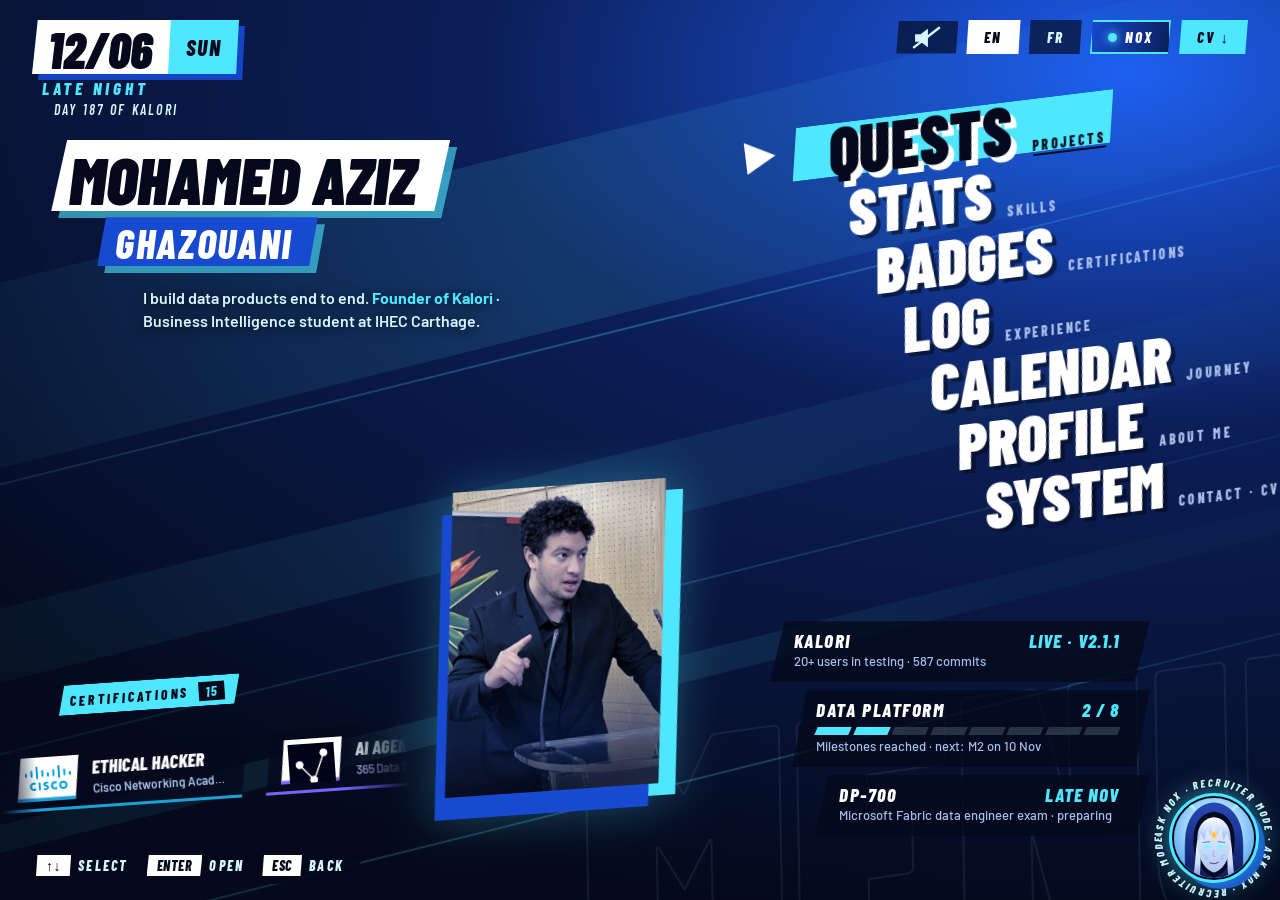
==== commit f1fc22c2: "NOX: moon-spirit character, corner bubble, full view that fits the screen New original character: a " ====
--- a/index.html
+++ b/index.html
@@ -20,7 +20,7 @@
 <link rel="icon" href="data:image/svg+xml,%3Csvg xmlns='http://www.w3.org/2000/svg' viewBox='0 0 64 64'%3E%3Cpath d='M12 6h50l-10 52H2z' fill='%231749D1'/%3E%3Ctext x='32' y='44' font-family='Arial Black,Arial' font-weight='900' font-style='italic' font-size='28' text-anchor='middle' fill='%23fff'%3EAG%3C/text%3E%3C/svg%3E">
 <link rel="preconnect" href="https://fonts.googleapis.com">
 <link rel="preconnect" href="https://fonts.gstatic.com" crossorigin>
-<link rel="stylesheet" href="nox/nox.css">
+<link rel="stylesheet" href="nox/nox.css?v=20261124">
 <link href="https://fonts.googleapis.com/css2?family=Barlow+Condensed:ital,wght@0,600;0,800;1,600;1,700;1,800;1,900&family=Barlow:wght@400;500;600;700&display=swap" rel="stylesheet">
 <style>
 :root{
@@ -1602,6 +1602,6 @@
   show(start);
 }
 </script>
-<script src="nox/nox.js"></script>
+<script src="nox/nox.js?v=20261124"></script>
 </body>
 </html>
--- a/nox/nox.css
+++ b/nox/nox.css
@@ -5,14 +5,16 @@
 .chipbtn.nox-chip i{display:inline-block;width:9px;height:9px;margin-right:8px;border-radius:50%;background:var(--cyan);box-shadow:0 0 10px var(--cyan);vertical-align:1px;animation:noxBlink 1.6s ease-in-out infinite}
 .chipbtn.nox-chip:hover{background:var(--cyan);color:var(--ink)}
 
-/* ---------- the moon bubble ---------- */
-.nox-bubble{all:unset;position:fixed;right:28px;bottom:26px;z-index:45;width:88px;height:88px;cursor:pointer;border-radius:50%;
+/* ---------- the moon bubble ----------
+   Always the bottom-right corner: where visitors look for a chat bubble, clear of the page's key hints (bottom left)
+   and of the topbar. On the menu the status cards make room for it (see below). */
+.nox-bubble{all:unset;position:fixed;right:26px;bottom:22px;z-index:45;width:80px;height:80px;cursor:pointer;border-radius:50%;
   -webkit-tap-highlight-color:transparent;transition:transform .25s var(--snap)}
 .nox-bubble[hidden]{display:none}
-.nox-moon{position:absolute;inset:0;border-radius:50%;overflow:hidden;background:radial-gradient(circle at 40% 36%,#fff 0%,#D6F7FF 40%,#7FCFF5 78%,#1749D1 100%);
-  box-shadow:0 0 0 3px var(--ink),0 0 0 5px var(--cyan),0 0 28px 6px rgba(79,230,255,.55),8px 8px 0 4px rgba(23,73,209,.9)}
-.nox-moon .nox-svg{position:absolute;left:0;top:4px;width:100%;height:100%}
-.nox-moon .nox-moonbg{display:none}
+.nox-moon{position:absolute;inset:0;border-radius:50%;overflow:hidden;background:radial-gradient(circle at 50% 40%,#FFFFFF 0%,#D6F7FF 34%,#6FB8F5 70%,#1236A8 100%);
+  box-shadow:0 0 0 3px var(--ink),0 0 0 5px var(--cyan),0 0 28px 6px rgba(79,230,255,.55),7px 7px 0 4px rgba(23,73,209,.9)}
+.nox-moon .nox-svg{position:absolute;left:0;top:0;width:100%;height:100%}
+.nox-moon .nox-moonbg,.nox-moon .nox-halo,.nox-moon .nox-wisps,.nox-moon .nox-card,.nox-moon .nox-stars{display:none}
 .nox-ping{position:absolute;inset:-4px;border-radius:50%;border:2px solid var(--cyan);animation:noxPing 2.4s cubic-bezier(.2,.6,.3,1) infinite;pointer-events:none}
 .nox-ringtext{position:absolute;inset:-22px;width:calc(100% + 44px);height:calc(100% + 44px);animation:noxSpin 18s linear infinite;pointer-events:none;overflow:visible}
 .nox-ringtext text{font:800 italic 10.4px var(--display);letter-spacing:.21em;fill:var(--ice);paint-order:stroke;stroke:var(--ink);stroke-width:3px}
@@ -21,18 +23,17 @@
 @keyframes noxPing{0%{transform:scale(1);opacity:.9}80%,100%{transform:scale(1.45);opacity:0}}
 @keyframes noxSpin{to{transform:rotate(360deg)}}
 @keyframes noxBlink{50%{opacity:.35}}
-/* On the main menu the status cards keep the corner and the bubble sits just left of them. */
-.nox-bubble,.nox-tag{transition:right .45s var(--out),transform .25s var(--snap)}
+/* On the main menu the status cards step left so the bubble keeps the corner without covering them. */
 @media (min-width:901px){
-  body[data-screen="menu"] .nox-bubble{right:calc(3vw + min(380px,32vw) + 34px)}
-  body[data-screen="menu"] .nox-tag{right:calc(3vw + min(380px,32vw) + 10px)}
+  #status{transition:right .45s var(--out)}
+  body:has(.nox-bubble:not([hidden]))[data-screen="menu"] #status{right:calc(3vw + 92px)}
 }
 
-/* ---------- first-visit teaser ---------- */
-.nox-tag{position:fixed;right:24px;bottom:138px;z-index:45;display:flex;align-items:stretch;filter:drop-shadow(6px 6px 0 rgba(23,73,209,.9));animation:noxTag .5s var(--snap) both}
+/* ---------- first-visit teaser: a speech tag to the left of the bubble ---------- */
+.nox-tag{position:fixed;right:118px;bottom:18px;z-index:45;display:flex;align-items:stretch;filter:drop-shadow(6px 6px 0 rgba(23,73,209,.9));animation:noxTag .5s var(--snap) both}
 .nox-tag[hidden]{display:none}
 .nox-tag button{all:unset;cursor:pointer;font:800 italic 17px/1.15 var(--display);letter-spacing:.04em;text-transform:uppercase}
-.nox-tag .nox-tag-text{background:#fff;color:var(--ink);padding:12px 18px 11px 22px;max-width:270px;clip-path:polygon(5% 0,100% 0,100% 100%,0 100%)}
+.nox-tag .nox-tag-text{background:#fff;color:var(--ink);padding:10px 16px 9px 20px;max-width:270px;clip-path:polygon(5% 0,100% 0,100% 100%,0 100%)}
 .nox-tag .nox-tag-x{background:var(--cyan);color:var(--ink);padding:0 12px;font-size:22px!important;display:grid!important;place-items:center;clip-path:polygon(0 0,100% 0,82% 100%,0 100%)}
 .nox-tag-text:focus-visible,.nox-tag-x:focus-visible{text-decoration:underline}
 @keyframes noxTag{from{opacity:0;transform:translateX(30px) skewX(-10deg)}}
@@ -152,9 +153,18 @@
 [data-state="talking"] .nox-mouth .m2{animation:noxM2 .36s steps(1) infinite}
 @keyframes noxM1{0%{opacity:1}33%{opacity:0}66%{opacity:1}}
 @keyframes noxM2{0%{opacity:0}33%{opacity:1}66%{opacity:0}}
-[data-state="thinking"] .nox-eye{animation:none;transform:scaleY(.35) translateX(2px)}
-[data-state="thinking"] .nox-led{animation:noxBlink .4s infinite}
-[data-state="talking"] .nox-led{fill:#fff}
+[data-state="thinking"] .nox-eye{animation:none;transform:scaleY(.35)}
+/* the spirit: a slow halo, drifting wisps, a gem that glows while it thinks or speaks */
+.nox-halo{transform-box:view-box;transform-origin:100px 76px;animation:noxSpin 60s linear infinite}
+.nox-wisp{transform-box:fill-box;transform-origin:50% 100%;animation:noxWisp 3.6s ease-in-out infinite}
+.nox-wisp.w2{animation-delay:-1.2s}.nox-wisp.w3{animation-delay:-2.4s}
+@keyframes noxWisp{0%,100%{translate:0 0;opacity:.95;scale:1}50%{translate:0 -6px;opacity:.55;scale:.86 1.12}}
+.nox-horns{animation:noxBreath 4.8s ease-in-out infinite}
+@keyframes noxBreath{50%{opacity:.62}}
+[data-state="thinking"] .nox-gem,[data-state="talking"] .nox-gem{animation:noxGem .6s ease-in-out infinite alternate}
+@keyframes noxGem{to{fill:#FFF6D8}}
+[data-state="thinking"] .nox-wisp{animation-duration:1.2s}
+[data-state="thinking"] .nox-halo{animation-duration:8s}
 .nox-card{animation:noxFloat 4s ease-in-out infinite}
 @keyframes noxFloat{50%{translate:0 -4px}}
 [data-state="talking"] .nox-figure{animation:noxBob .5s ease-in-out infinite alternate}
@@ -163,14 +173,17 @@
 @keyframes noxGlow{to{box-shadow:0 0 0 3px var(--ink),0 0 0 5px var(--cyan),0 0 40px 12px rgba(79,230,255,.8),8px 8px 0 4px rgba(23,73,209,.9)}}
 
 /* ---------- #recruiter full view ---------- */
-.nox-dock{flex:1}
-.nox.full{height:max(560px,calc(100vh - 290px));animation:pop .4s var(--snap) both}
+/* The agent takes exactly the height left under the title, so the chat input is always on screen without scrolling.
+   Only on very short windows (under ~650px) does the screen scroll, and then by little. */
+#recruiter:not([hidden]){height:100%;box-sizing:border-box;padding-bottom:64px}
+#recruiter>.nox-dock{flex:1 1 0;min-height:340px;display:flex}
+.nox.full{flex:1;height:auto;min-height:0;animation:pop .4s var(--snap) both}
 .nox.full .nox-figure{animation:noxCut .6s var(--snap) .1s both}
 
 /* ---------- small screens ---------- */
 @media (max-width:900px){
   .nox-bubble{right:16px;bottom:16px;width:72px;height:72px}
-  .nox-tag{right:12px;bottom:110px}
+  .nox-tag{right:100px;bottom:30px}
   .nox-tag .nox-tag-text{font-size:15px!important;max-width:200px}
 }
 @media (max-width:700px){
@@ -182,7 +195,14 @@
   .nox-top{position:absolute;top:10px;left:12px;right:12px;display:block}
   .nox-tools{position:absolute;top:92px;left:0}
   .nox-stage + .nox-main{padding-top:12px}
-  .nox.full{height:calc(100vh - 210px)}
+  #recruiter:not([hidden]){padding-bottom:16px;gap:12px}
+  #recruiter>.nox-dock{min-height:380px}
+  #recruiter .head .sub{display:none}
+  /* starters in one row you swipe, so the conversation keeps the height */
+  .nox-choices{flex-wrap:nowrap;overflow-x:auto;scrollbar-width:none;padding-bottom:8px}
+  .nox-choices::-webkit-scrollbar{display:none}
+  .nox-choice{flex:0 0 auto}
+  .nox-disc{white-space:nowrap;overflow:hidden;text-overflow:ellipsis;margin-top:6px}
 }
-html.calm .nox-ringtext,html.calm .nox-ping{animation:none}
+html.calm .nox-ringtext,html.calm .nox-ping,html.calm .nox-halo,html.calm .nox-wisp,html.calm .nox-horns{animation:none}
 html.calm .nox-ping{display:none}
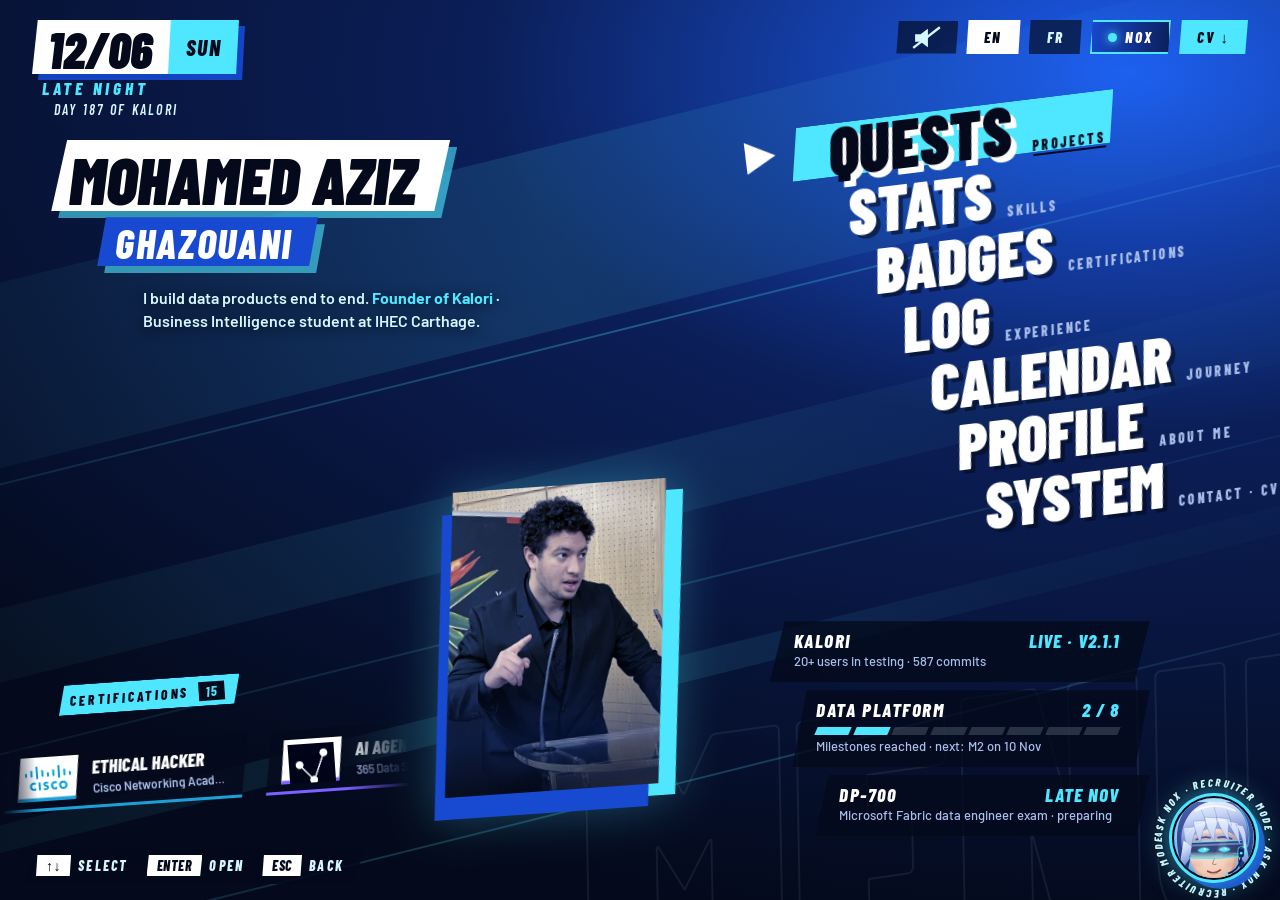
==== commit ae500c54: "NOX: bring back the visor agent, redrawn with more detail Restores the silver-haired agent with the " ====
--- a/index.html
+++ b/index.html
@@ -20,7 +20,7 @@
 <link rel="icon" href="data:image/svg+xml,%3Csvg xmlns='http://www.w3.org/2000/svg' viewBox='0 0 64 64'%3E%3Cpath d='M12 6h50l-10 52H2z' fill='%231749D1'/%3E%3Ctext x='32' y='44' font-family='Arial Black,Arial' font-weight='900' font-style='italic' font-size='28' text-anchor='middle' fill='%23fff'%3EAG%3C/text%3E%3C/svg%3E">
 <link rel="preconnect" href="https://fonts.googleapis.com">
 <link rel="preconnect" href="https://fonts.gstatic.com" crossorigin>
-<link rel="stylesheet" href="nox/nox.css?v=20261124">
+<link rel="stylesheet" href="nox/nox.css?v=20261124c">
 <link href="https://fonts.googleapis.com/css2?family=Barlow+Condensed:ital,wght@0,600;0,800;1,600;1,700;1,800;1,900&family=Barlow:wght@400;500;600;700&display=swap" rel="stylesheet">
 <style>
 :root{
@@ -1602,6 +1602,6 @@
   show(start);
 }
 </script>
-<script src="nox/nox.js?v=20261124"></script>
+<script src="nox/nox.js?v=20261124c"></script>
 </body>
 </html>
--- a/nox/nox.css
+++ b/nox/nox.css
@@ -13,8 +13,8 @@
 .nox-bubble[hidden]{display:none}
 .nox-moon{position:absolute;inset:0;border-radius:50%;overflow:hidden;background:radial-gradient(circle at 50% 40%,#FFFFFF 0%,#D6F7FF 34%,#6FB8F5 70%,#1236A8 100%);
   box-shadow:0 0 0 3px var(--ink),0 0 0 5px var(--cyan),0 0 28px 6px rgba(79,230,255,.55),7px 7px 0 4px rgba(23,73,209,.9)}
-.nox-moon .nox-svg{position:absolute;left:0;top:0;width:100%;height:100%}
-.nox-moon .nox-moonbg,.nox-moon .nox-halo,.nox-moon .nox-wisps,.nox-moon .nox-card,.nox-moon .nox-stars{display:none}
+.nox-moon .nox-svg{position:absolute;left:0;top:4px;width:100%;height:100%}
+.nox-moon .nox-moonbg,.nox-moon .nox-card{display:none}
 .nox-ping{position:absolute;inset:-4px;border-radius:50%;border:2px solid var(--cyan);animation:noxPing 2.4s cubic-bezier(.2,.6,.3,1) infinite;pointer-events:none}
 .nox-ringtext{position:absolute;inset:-22px;width:calc(100% + 44px);height:calc(100% + 44px);animation:noxSpin 18s linear infinite;pointer-events:none;overflow:visible}
 .nox-ringtext text{font:800 italic 10.4px var(--display);letter-spacing:.21em;fill:var(--ice);paint-order:stroke;stroke:var(--ink);stroke-width:3px}
@@ -113,6 +113,13 @@
 .nox-input textarea::placeholder,.nox-jd textarea::placeholder{color:var(--muted);opacity:.8}
 .nox-send{background:var(--cyan);color:var(--ink);width:46px}
 .nox-send:disabled{opacity:.5;cursor:wait}
+/* Message limit reached: the send icon dims, and hovering, focusing or tapping it shows the time left. */
+.nox-input{position:relative}
+.nox-input.is-cool .nox-send{background:rgba(214,247,255,.14);color:var(--muted);cursor:not-allowed}
+.nox-cool{position:absolute;right:0;bottom:calc(100% + 8px);z-index:3;max-width:250px;padding:7px 12px 6px;background:#fff;color:var(--ink);font:700 13.5px/1.3 var(--body);font-variant-numeric:tabular-nums;box-shadow:4px 4px 0 var(--blue);opacity:0;visibility:hidden;transform:translateY(4px);transition:opacity .12s,transform .12s,visibility .12s;pointer-events:none}
+.nox-cool::after{content:"";position:absolute;right:18px;top:100%;border:6px solid transparent;border-top-color:#fff}
+.nox-input.is-cool .nox-send:hover~.nox-cool,.nox-input.is-cool .nox-send:focus-visible~.nox-cool,.nox-input.is-cool.show-tip .nox-cool{opacity:1;visibility:visible;transform:none}
+html.calm .nox-cool{transition:none}
 .nox-disc{margin:8px 0 0;font:500 11.5px/1.3 var(--body);color:var(--muted);opacity:.85}
 
 /* job match */
@@ -153,18 +160,9 @@
 [data-state="talking"] .nox-mouth .m2{animation:noxM2 .36s steps(1) infinite}
 @keyframes noxM1{0%{opacity:1}33%{opacity:0}66%{opacity:1}}
 @keyframes noxM2{0%{opacity:0}33%{opacity:1}66%{opacity:0}}
-[data-state="thinking"] .nox-eye{animation:none;transform:scaleY(.35)}
-/* the spirit: a slow halo, drifting wisps, a gem that glows while it thinks or speaks */
-.nox-halo{transform-box:view-box;transform-origin:100px 76px;animation:noxSpin 60s linear infinite}
-.nox-wisp{transform-box:fill-box;transform-origin:50% 100%;animation:noxWisp 3.6s ease-in-out infinite}
-.nox-wisp.w2{animation-delay:-1.2s}.nox-wisp.w3{animation-delay:-2.4s}
-@keyframes noxWisp{0%,100%{translate:0 0;opacity:.95;scale:1}50%{translate:0 -6px;opacity:.55;scale:.86 1.12}}
-.nox-horns{animation:noxBreath 4.8s ease-in-out infinite}
-@keyframes noxBreath{50%{opacity:.62}}
-[data-state="thinking"] .nox-gem,[data-state="talking"] .nox-gem{animation:noxGem .6s ease-in-out infinite alternate}
-@keyframes noxGem{to{fill:#FFF6D8}}
-[data-state="thinking"] .nox-wisp{animation-duration:1.2s}
-[data-state="thinking"] .nox-halo{animation-duration:8s}
+[data-state="thinking"] .nox-eye{animation:none;transform:scaleY(.35) translateX(2px)}
+[data-state="thinking"] .nox-led{animation:noxBlink .4s infinite}
+[data-state="talking"] .nox-led{fill:#fff}
 .nox-card{animation:noxFloat 4s ease-in-out infinite}
 @keyframes noxFloat{50%{translate:0 -4px}}
 [data-state="talking"] .nox-figure{animation:noxBob .5s ease-in-out infinite alternate}
@@ -204,5 +202,5 @@
   .nox-choice{flex:0 0 auto}
   .nox-disc{white-space:nowrap;overflow:hidden;text-overflow:ellipsis;margin-top:6px}
 }
-html.calm .nox-ringtext,html.calm .nox-ping,html.calm .nox-halo,html.calm .nox-wisp,html.calm .nox-horns{animation:none}
+html.calm .nox-ringtext,html.calm .nox-ping,html.calm .nox-led{animation:none}
 html.calm .nox-ping{display:none}
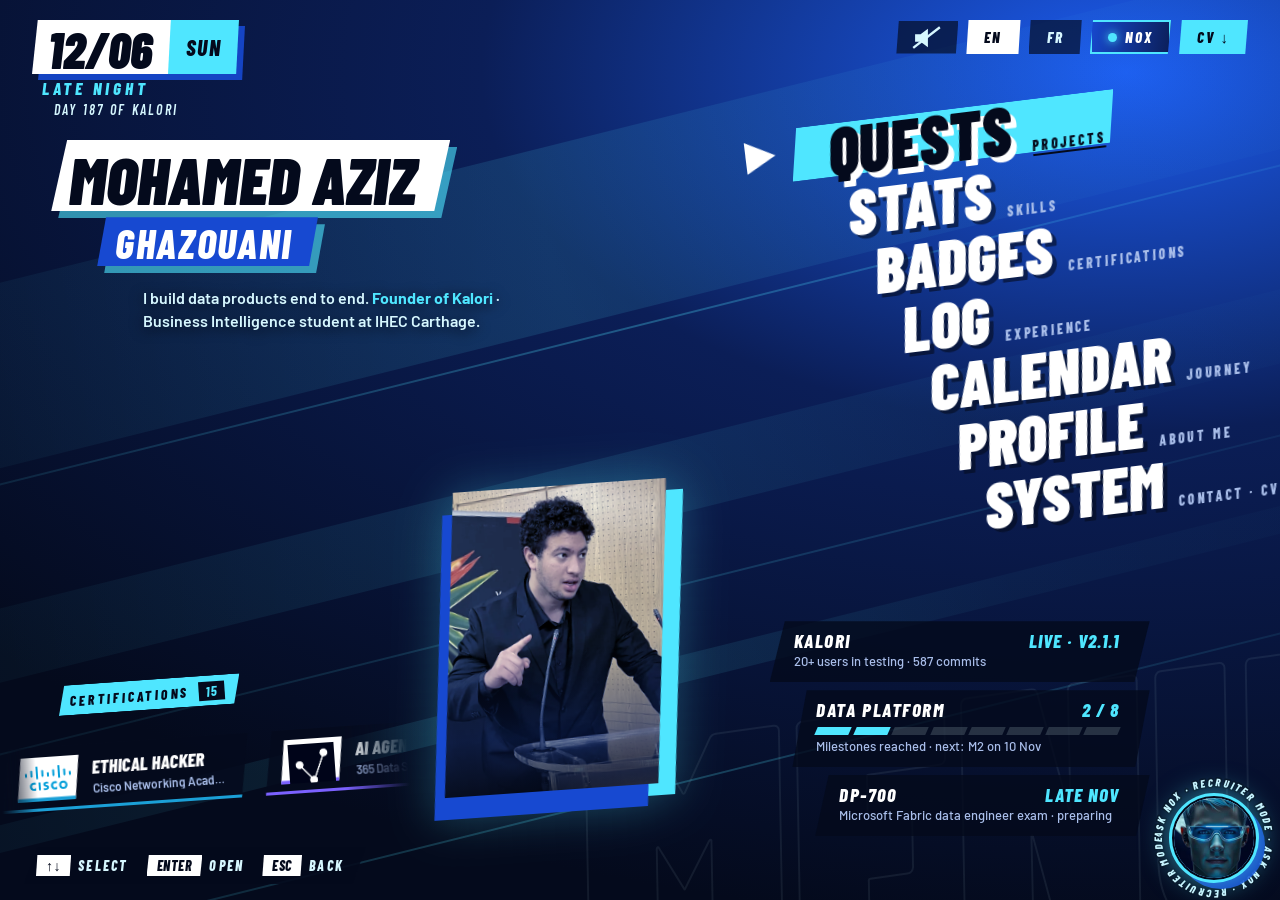
==== commit 4302c4d7: "NOX: realistic generated portrait instead of the SVG drawing An original fictional agent (silver hai" ====
--- a/index.html
+++ b/index.html
@@ -20,7 +20,7 @@
 <link rel="icon" href="data:image/svg+xml,%3Csvg xmlns='http://www.w3.org/2000/svg' viewBox='0 0 64 64'%3E%3Cpath d='M12 6h50l-10 52H2z' fill='%231749D1'/%3E%3Ctext x='32' y='44' font-family='Arial Black,Arial' font-weight='900' font-style='italic' font-size='28' text-anchor='middle' fill='%23fff'%3EAG%3C/text%3E%3C/svg%3E">
 <link rel="preconnect" href="https://fonts.googleapis.com">
 <link rel="preconnect" href="https://fonts.gstatic.com" crossorigin>
-<link rel="stylesheet" href="nox/nox.css?v=20261124c">
+<link rel="stylesheet" href="nox/nox.css?v=20261124d">
 <link href="https://fonts.googleapis.com/css2?family=Barlow+Condensed:ital,wght@0,600;0,800;1,600;1,700;1,800;1,900&family=Barlow:wght@400;500;600;700&display=swap" rel="stylesheet">
 <style>
 :root{
@@ -1602,6 +1602,6 @@
   show(start);
 }
 </script>
-<script src="nox/nox.js?v=20261124c"></script>
+<script src="nox/nox.js?v=20261124d"></script>
 </body>
 </html>
--- a/nox/nox.css
+++ b/nox/nox.css
@@ -13,8 +13,7 @@
 .nox-bubble[hidden]{display:none}
 .nox-moon{position:absolute;inset:0;border-radius:50%;overflow:hidden;background:radial-gradient(circle at 50% 40%,#FFFFFF 0%,#D6F7FF 34%,#6FB8F5 70%,#1236A8 100%);
   box-shadow:0 0 0 3px var(--ink),0 0 0 5px var(--cyan),0 0 28px 6px rgba(79,230,255,.55),7px 7px 0 4px rgba(23,73,209,.9)}
-.nox-moon .nox-svg{position:absolute;left:0;top:4px;width:100%;height:100%}
-.nox-moon .nox-moonbg,.nox-moon .nox-card{display:none}
+.nox-moon .nox-photo{position:absolute;inset:0}
 .nox-ping{position:absolute;inset:-4px;border-radius:50%;border:2px solid var(--cyan);animation:noxPing 2.4s cubic-bezier(.2,.6,.3,1) infinite;pointer-events:none}
 .nox-ringtext{position:absolute;inset:-22px;width:calc(100% + 44px);height:calc(100% + 44px);animation:noxSpin 18s linear infinite;pointer-events:none;overflow:visible}
 .nox-ringtext text{font:800 italic 10.4px var(--display);letter-spacing:.21em;fill:var(--ice);paint-order:stroke;stroke:var(--ink);stroke-width:3px}
@@ -52,8 +51,10 @@
 .nox-stage{position:relative;overflow:hidden;background:radial-gradient(120% 90% at 30% 20%,#1C5CF0 0%,#0B1E57 55%,#040A1C 100%)}
 .nox-slash{position:absolute;left:-30%;top:52%;width:160%;height:26%;background:var(--blue);transform:rotate(-18deg);box-shadow:0 0 0 3px var(--cyan)}
 .nox-slash.s2{top:30%;height:5%;background:var(--cyan);opacity:.6;box-shadow:none}
-.nox-figure{position:absolute;inset:auto -22% 0 -22%;height:100%}
-.nox-figure .nox-svg{width:100%;height:100%;display:block;filter:drop-shadow(8px 0 0 rgba(4,10,28,.6))}
+.nox-figure{position:absolute;inset:0}
+.nox-photo{display:block;width:100%;height:100%;object-fit:cover;object-position:50% 18%}
+/* blend the photo into the dialogue side and the bottom edge */
+.nox-figure::after{content:"";position:absolute;inset:0;pointer-events:none;background:linear-gradient(90deg,transparent 72%,rgba(4,10,28,.6)),linear-gradient(0deg,rgba(4,10,28,.55),transparent 28%);box-shadow:inset -2px 0 0 rgba(79,230,255,.55)}
 .nox-main{display:flex;flex-direction:column;min-height:0;min-width:0;padding:16px 20px 12px 20px}
 .nox-top{display:flex;align-items:flex-start;justify-content:space-between;gap:12px}
 .nox-plate{display:flex;flex-direction:column;filter:drop-shadow(5px 5px 0 var(--blue))}
@@ -152,21 +153,11 @@
 .nox-evs{margin-top:5px}
 
 /* ---------- character states ---------- */
-.nox-eye{transform-box:fill-box;transform-origin:center;animation:noxLid 5.5s infinite}
-@keyframes noxLid{0%,46%,50%,100%{transform:scaleY(1)}48%{transform:scaleY(.1)}}
-.nox-mouth .m1,.nox-mouth .m2{opacity:0}
-[data-state="talking"] .nox-mouth .m0{opacity:0}
-[data-state="talking"] .nox-mouth .m1{animation:noxM1 .36s steps(1) infinite}
-[data-state="talking"] .nox-mouth .m2{animation:noxM2 .36s steps(1) infinite}
-@keyframes noxM1{0%{opacity:1}33%{opacity:0}66%{opacity:1}}
-@keyframes noxM2{0%{opacity:0}33%{opacity:1}66%{opacity:0}}
-[data-state="thinking"] .nox-eye{animation:none;transform:scaleY(.35) translateX(2px)}
-[data-state="thinking"] .nox-led{animation:noxBlink .4s infinite}
-[data-state="talking"] .nox-led{fill:#fff}
-.nox-card{animation:noxFloat 4s ease-in-out infinite}
-@keyframes noxFloat{50%{translate:0 -4px}}
-[data-state="talking"] .nox-figure{animation:noxBob .5s ease-in-out infinite alternate}
-@keyframes noxBob{to{transform:translateY(-3px)}}
+/* thinking: the visor and moonlight brighten in a slow pulse; talking: a slight breathing zoom */
+[data-state="thinking"] .nox-photo{animation:noxThink .9s ease-in-out infinite alternate}
+@keyframes noxThink{to{filter:brightness(1.16) saturate(1.4)}}
+[data-state="talking"] .nox-figure .nox-photo{animation:noxTalk .55s ease-in-out infinite alternate}
+@keyframes noxTalk{to{transform:scale(1.018)}}
 .nox-bubble[data-state="talking"] .nox-moon{animation:noxGlow .5s ease-in-out infinite alternate}
 @keyframes noxGlow{to{box-shadow:0 0 0 3px var(--ink),0 0 0 5px var(--cyan),0 0 40px 12px rgba(79,230,255,.8),8px 8px 0 4px rgba(23,73,209,.9)}}
 
@@ -187,7 +178,8 @@
 @media (max-width:700px){
   .nox-float{inset:0;width:auto;height:auto}
   .nox{grid-template-columns:1fr;grid-template-rows:150px 1fr;clip-path:none}
-  .nox-figure{inset:-6% -2% auto auto;width:56%;height:auto;aspect-ratio:200/230}
+  .nox-figure{inset:0}
+  .nox-photo{object-position:50% 32%}
   .nox-main{padding:10px 12px 10px}
   .nox-plate b{font-size:36px}
   .nox-top{position:absolute;top:10px;left:12px;right:12px;display:block}
@@ -202,5 +194,5 @@
   .nox-choice{flex:0 0 auto}
   .nox-disc{white-space:nowrap;overflow:hidden;text-overflow:ellipsis;margin-top:6px}
 }
-html.calm .nox-ringtext,html.calm .nox-ping,html.calm .nox-led{animation:none}
+html.calm .nox-ringtext,html.calm .nox-ping,html.calm .nox-photo{animation:none}
 html.calm .nox-ping{display:none}
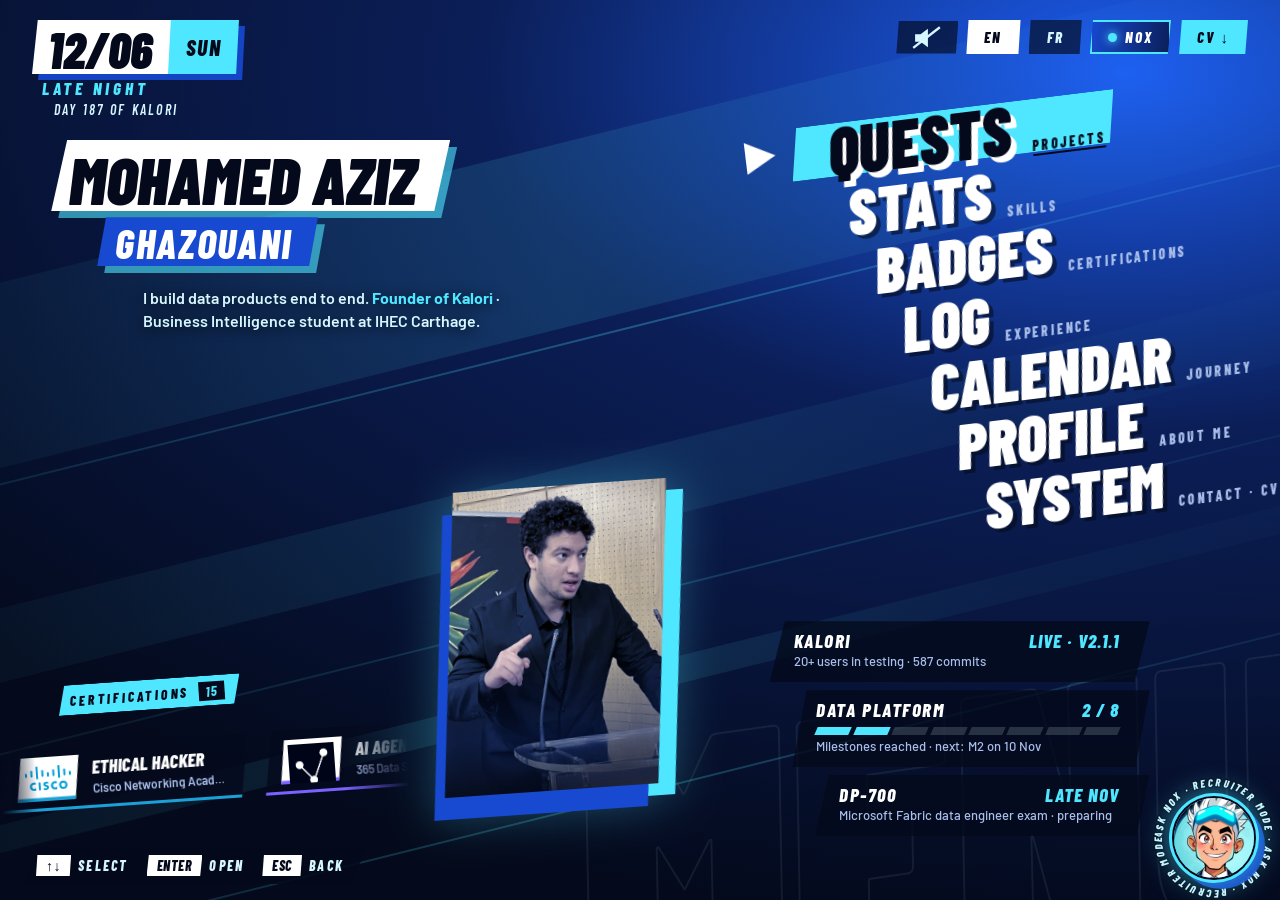
==== commit 1be99a2e: "NOX: cartoon portrait A 2D cartoon version of the agent (spiky silver hair, cyan visor, navy suit wi" ====
--- a/index.html
+++ b/index.html
@@ -20,7 +20,7 @@
 <link rel="icon" href="data:image/svg+xml,%3Csvg xmlns='http://www.w3.org/2000/svg' viewBox='0 0 64 64'%3E%3Cpath d='M12 6h50l-10 52H2z' fill='%231749D1'/%3E%3Ctext x='32' y='44' font-family='Arial Black,Arial' font-weight='900' font-style='italic' font-size='28' text-anchor='middle' fill='%23fff'%3EAG%3C/text%3E%3C/svg%3E">
 <link rel="preconnect" href="https://fonts.googleapis.com">
 <link rel="preconnect" href="https://fonts.gstatic.com" crossorigin>
-<link rel="stylesheet" href="nox/nox.css?v=20261124d">
+<link rel="stylesheet" href="nox/nox.css?v=20261124e">
 <link href="https://fonts.googleapis.com/css2?family=Barlow+Condensed:ital,wght@0,600;0,800;1,600;1,700;1,800;1,900&family=Barlow:wght@400;500;600;700&display=swap" rel="stylesheet">
 <style>
 :root{
@@ -1602,6 +1602,6 @@
   show(start);
 }
 </script>
-<script src="nox/nox.js?v=20261124d"></script>
+<script src="nox/nox.js?v=20261124e"></script>
 </body>
 </html>
--- a/nox/nox.css
+++ b/nox/nox.css
@@ -179,7 +179,7 @@
   .nox-float{inset:0;width:auto;height:auto}
   .nox{grid-template-columns:1fr;grid-template-rows:150px 1fr;clip-path:none}
   .nox-figure{inset:0}
-  .nox-photo{object-position:50% 32%}
+  .nox-photo{object-position:50% 42%}
   .nox-main{padding:10px 12px 10px}
   .nox-plate b{font-size:36px}
   .nox-top{position:absolute;top:10px;left:12px;right:12px;display:block}
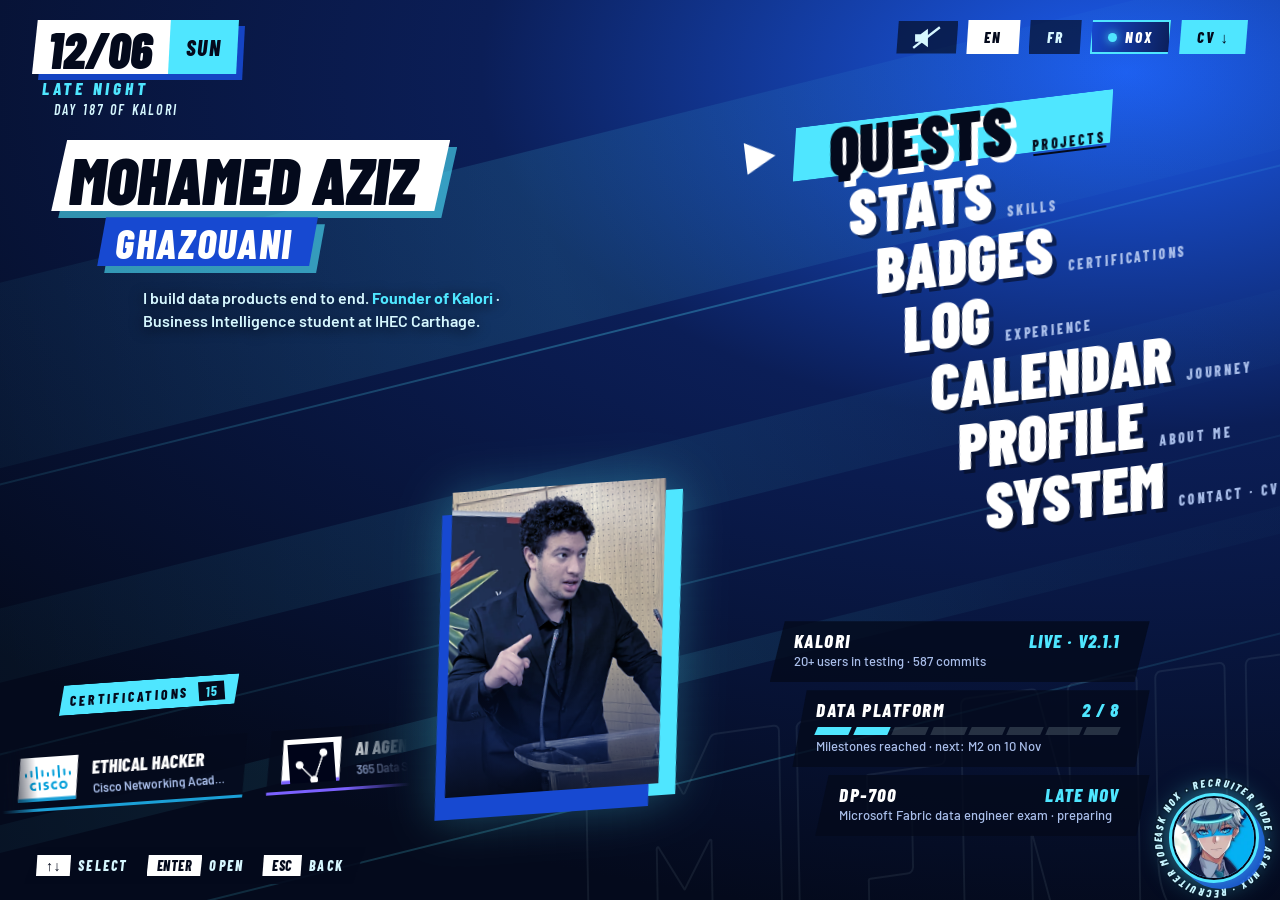
==== commit 5644809b: "NOX: anime JRPG-style portrait An original anime-style agent (silver hair, glowing cyan visor, navy " ====
--- a/index.html
+++ b/index.html
@@ -20,7 +20,7 @@
 <link rel="icon" href="data:image/svg+xml,%3Csvg xmlns='http://www.w3.org/2000/svg' viewBox='0 0 64 64'%3E%3Cpath d='M12 6h50l-10 52H2z' fill='%231749D1'/%3E%3Ctext x='32' y='44' font-family='Arial Black,Arial' font-weight='900' font-style='italic' font-size='28' text-anchor='middle' fill='%23fff'%3EAG%3C/text%3E%3C/svg%3E">
 <link rel="preconnect" href="https://fonts.googleapis.com">
 <link rel="preconnect" href="https://fonts.gstatic.com" crossorigin>
-<link rel="stylesheet" href="nox/nox.css?v=20261124e">
+<link rel="stylesheet" href="nox/nox.css?v=20261124f">
 <link href="https://fonts.googleapis.com/css2?family=Barlow+Condensed:ital,wght@0,600;0,800;1,600;1,700;1,800;1,900&family=Barlow:wght@400;500;600;700&display=swap" rel="stylesheet">
 <style>
 :root{
@@ -1602,6 +1602,6 @@
   show(start);
 }
 </script>
-<script src="nox/nox.js?v=20261124e"></script>
+<script src="nox/nox.js?v=20261124f"></script>
 </body>
 </html>
--- a/nox/nox.css
+++ b/nox/nox.css
@@ -52,7 +52,7 @@
 .nox-slash{position:absolute;left:-30%;top:52%;width:160%;height:26%;background:var(--blue);transform:rotate(-18deg);box-shadow:0 0 0 3px var(--cyan)}
 .nox-slash.s2{top:30%;height:5%;background:var(--cyan);opacity:.6;box-shadow:none}
 .nox-figure{position:absolute;inset:0}
-.nox-photo{display:block;width:100%;height:100%;object-fit:cover;object-position:50% 18%}
+.nox-photo{display:block;width:100%;height:100%;object-fit:cover;object-position:56% 18%}
 /* blend the photo into the dialogue side and the bottom edge */
 .nox-figure::after{content:"";position:absolute;inset:0;pointer-events:none;background:linear-gradient(90deg,transparent 72%,rgba(4,10,28,.6)),linear-gradient(0deg,rgba(4,10,28,.55),transparent 28%);box-shadow:inset -2px 0 0 rgba(79,230,255,.55)}
 .nox-main{display:flex;flex-direction:column;min-height:0;min-width:0;padding:16px 20px 12px 20px}
@@ -179,7 +179,7 @@
   .nox-float{inset:0;width:auto;height:auto}
   .nox{grid-template-columns:1fr;grid-template-rows:150px 1fr;clip-path:none}
   .nox-figure{inset:0}
-  .nox-photo{object-position:50% 42%}
+  .nox-photo{object-position:50% 24%}
   .nox-main{padding:10px 12px 10px}
   .nox-plate b{font-size:36px}
   .nox-top{position:absolute;top:10px;left:12px;right:12px;display:block}
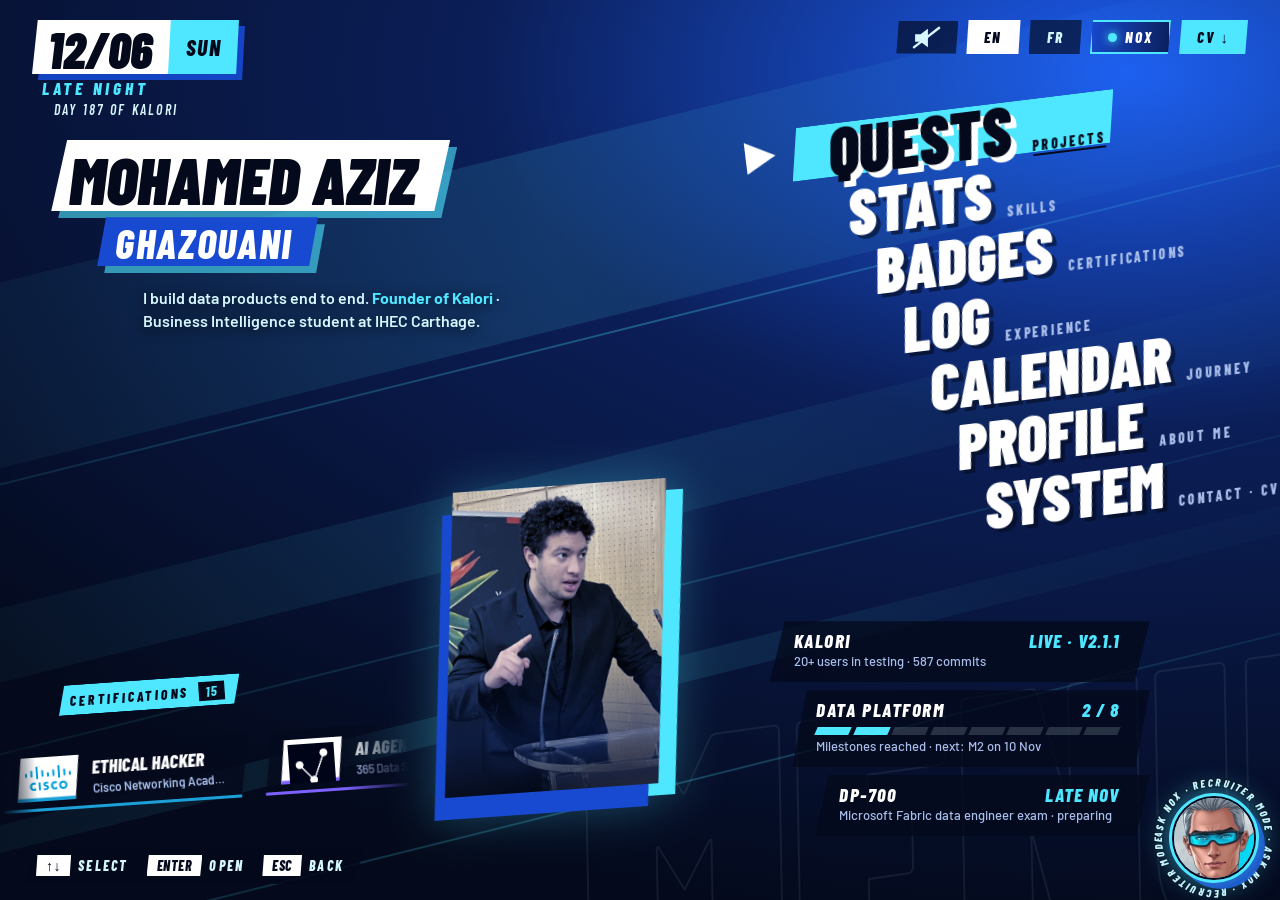
==== commit b47d6b94: "NOX: sharper semi-realistic portrait Semi-realistic illustrated agent (angular features, silver hair" ====
--- a/index.html
+++ b/index.html
@@ -20,7 +20,7 @@
 <link rel="icon" href="data:image/svg+xml,%3Csvg xmlns='http://www.w3.org/2000/svg' viewBox='0 0 64 64'%3E%3Cpath d='M12 6h50l-10 52H2z' fill='%231749D1'/%3E%3Ctext x='32' y='44' font-family='Arial Black,Arial' font-weight='900' font-style='italic' font-size='28' text-anchor='middle' fill='%23fff'%3EAG%3C/text%3E%3C/svg%3E">
 <link rel="preconnect" href="https://fonts.googleapis.com">
 <link rel="preconnect" href="https://fonts.gstatic.com" crossorigin>
-<link rel="stylesheet" href="nox/nox.css?v=20261124f">
+<link rel="stylesheet" href="nox/nox.css?v=20261124g">
 <link href="https://fonts.googleapis.com/css2?family=Barlow+Condensed:ital,wght@0,600;0,800;1,600;1,700;1,800;1,900&family=Barlow:wght@400;500;600;700&display=swap" rel="stylesheet">
 <style>
 :root{
@@ -1602,6 +1602,6 @@
   show(start);
 }
 </script>
-<script src="nox/nox.js?v=20261124f"></script>
+<script src="nox/nox.js?v=20261124g"></script>
 </body>
 </html>
--- a/nox/nox.css
+++ b/nox/nox.css
@@ -52,7 +52,7 @@
 .nox-slash{position:absolute;left:-30%;top:52%;width:160%;height:26%;background:var(--blue);transform:rotate(-18deg);box-shadow:0 0 0 3px var(--cyan)}
 .nox-slash.s2{top:30%;height:5%;background:var(--cyan);opacity:.6;box-shadow:none}
 .nox-figure{position:absolute;inset:0}
-.nox-photo{display:block;width:100%;height:100%;object-fit:cover;object-position:56% 18%}
+.nox-photo{display:block;width:100%;height:100%;object-fit:cover;object-position:46% 18%}
 /* blend the photo into the dialogue side and the bottom edge */
 .nox-figure::after{content:"";position:absolute;inset:0;pointer-events:none;background:linear-gradient(90deg,transparent 72%,rgba(4,10,28,.6)),linear-gradient(0deg,rgba(4,10,28,.55),transparent 28%);box-shadow:inset -2px 0 0 rgba(79,230,255,.55)}
 .nox-main{display:flex;flex-direction:column;min-height:0;min-width:0;padding:16px 20px 12px 20px}
@@ -179,7 +179,7 @@
   .nox-float{inset:0;width:auto;height:auto}
   .nox{grid-template-columns:1fr;grid-template-rows:150px 1fr;clip-path:none}
   .nox-figure{inset:0}
-  .nox-photo{object-position:50% 24%}
+  .nox-photo{object-position:50% 30%}
   .nox-main{padding:10px 12px 10px}
   .nox-plate b{font-size:36px}
   .nox-top{position:absolute;top:10px;left:12px;right:12px;display:block}
